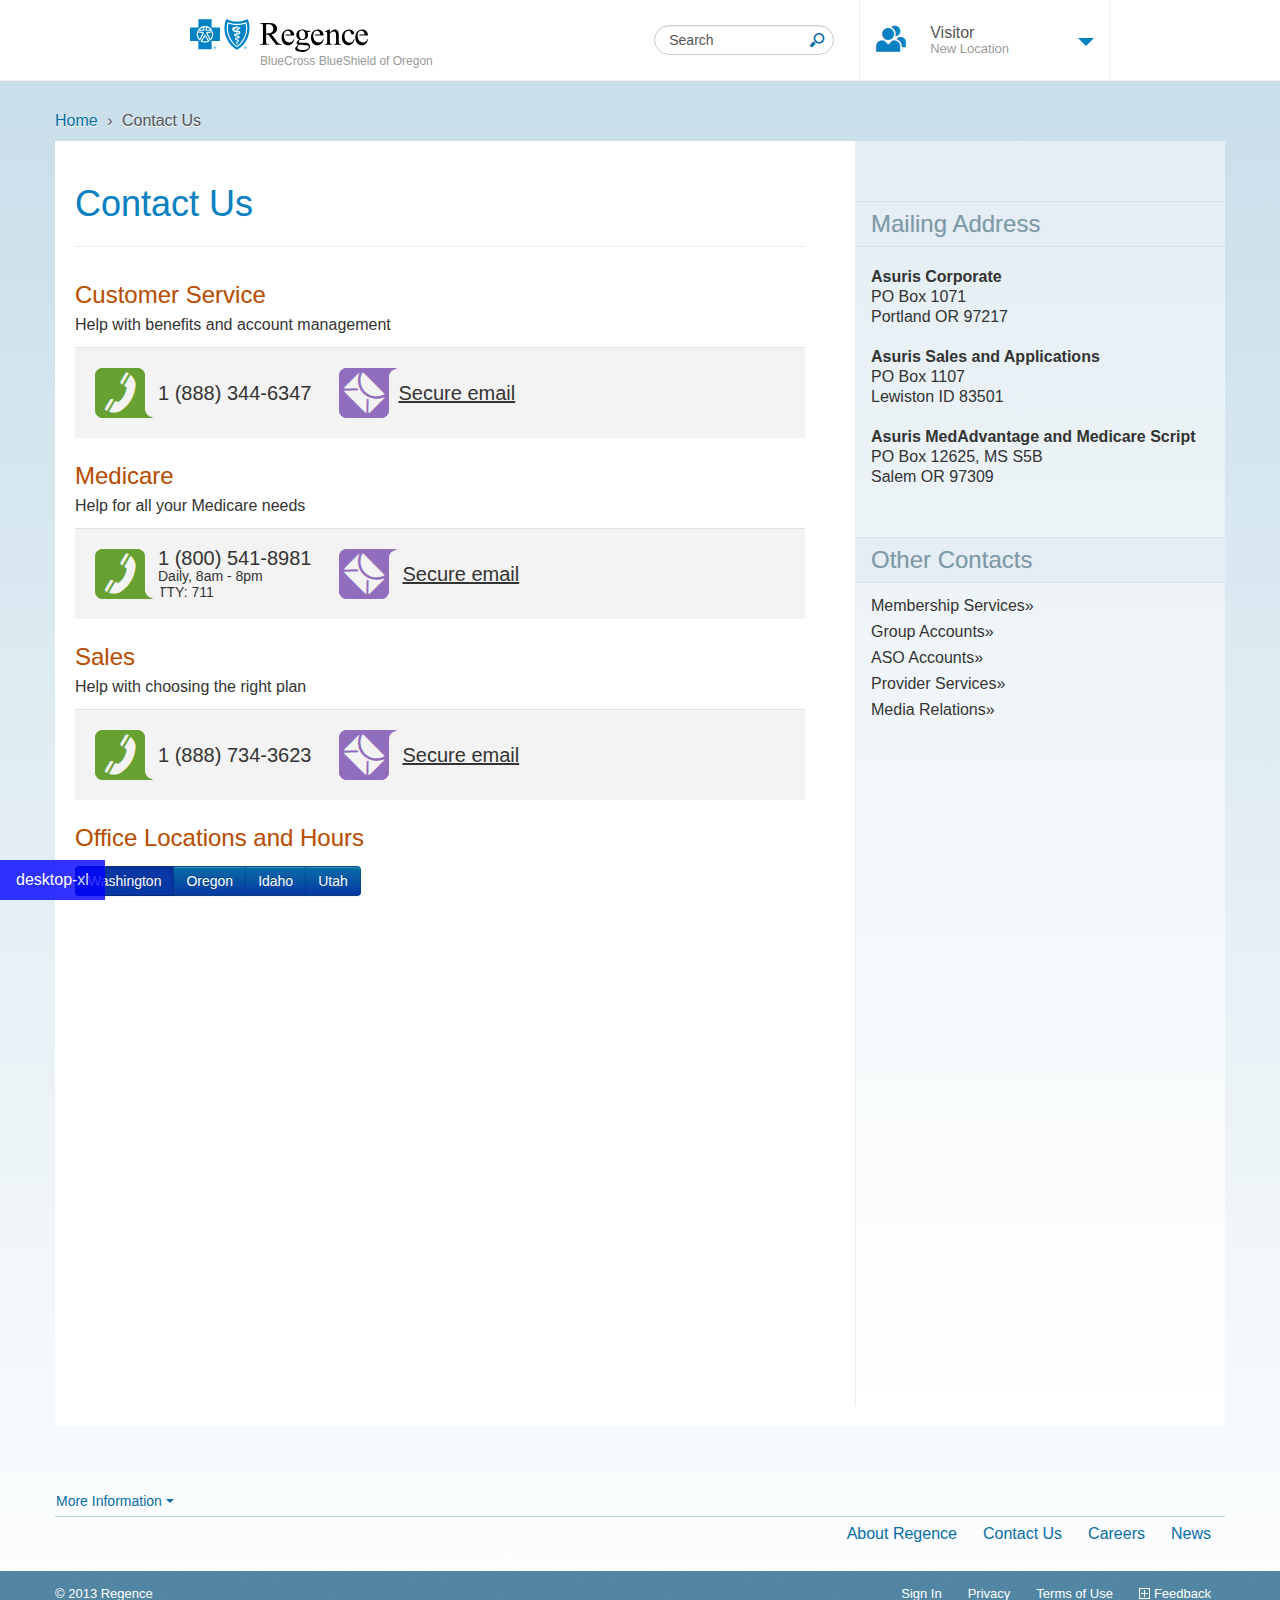
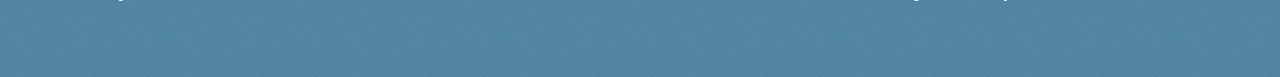
==== contact.html @ b7ad3791 "finished home and added contact us" ====
<!DOCTYPE HTML>
<!--[if lt IE 7]>      <html class="no-js lt-ie9 lt-ie8 lt-ie7"> <![endif]-->
<!--[if IE 7]>         <html class="no-js lt-ie9 lt-ie8"> <![endif]-->
<!--[if IE 8]>         <html class="no-js lt-ie9"> <![endif]-->
<!--[if gt IE 8]><!--> <html class="no-js"> <!--<![endif]-->
  <head>
    <meta charset="utf-8">
    <meta http-equiv="X-UA-Compatible" content="IE=edge,chrome=1">
    <title>Regence Portal Demo</title>
    <meta name="description" content="Simple click through pages to demonstrate new portal design">
    <meta name="viewport" content="width=device-width">
    <!-- Web Fonts -->
    <link href="http://fnt.webink.com/wfs/webink.css/?project=AEC37CF0-6B2D-450D-9777-5062C06CCACA&fonts=58A3DDEA-1A20-AFB9-54E7-882B2382F4AD:f=ProximaNova-SemiboldIt,5A9479E7-B0E0-2DCD-5F27-F7666DF19C0F:f=ProximaNova-LightIt,F5870F1F-48F5-36F5-550E-B276AA09225A:f=ProximaNova-RegularIt,1366810A-C17C-C074-FF25-E81320293740:f=ProximaNovaCond-Semibold,C344819E-7F64-52D2-5903-DE54F5382845:f=ProximaNova-Semibold,58DEFEBD-4A55-477B-3C13-525C6AEBDD7A:f=ProximaNova-Regular,3CE3758E-9A83-BA6E-300A-ACCFD5D3E584:f=ProximaNova-BoldIt,FF4969BA-A10C-C1F1-4CAE-97A4557D103C:f=ProximaNovaCond-Regular,C88A28DF-0112-63D9-25D2-A4EA08DAF75B:f=ProximaNova-Light,382B4521-6228-4C38-41BC-3DE66C7C910A:f=ProximaNova-Bold" rel="stylesheet" type="text/css"/>
    <link rel="stylesheet" href="css/bootstrap.css">
    <link rel="stylesheet" href="css/responsive.css">
    <link rel="stylesheet" href="css/main.css">
    <script src="js/vendor/modernizr-2.6.2-respond-1.1.0.min.js"></script>
  </head>
  <body class="regence-demo" itemscope itemtype="http://schema.org/MedicalWebPage">
    <link itemprop="audience" href="http://schema.org/Patient" />
    <link itemprop="specialty" href="http://schema.org/PublicHealth" />
    <meta itemprop="lastReviewed" content="2013-05-02"/>
    
    <!--[if lt IE 7]>
        <p class="chromeframe">You are using an <strong>outdated</strong> browser. Please <a href="http://browsehappy.com/">upgrade your browser</a> or <a href="http://www.google.com/chromeframe/?redirect=true">activate Google Chrome Frame</a> to improve your experience.</p>
    <![endif]-->

    <nav class="header clearfix" id="header" itemprop="WPHeader" role="banner">
      <div class="container">
        <ul class="nav visuallyhidden">
          <li><a href="#hero">Skip to Content</a></li>
          <li><a href="#nav">Skip to Navigation</a></li>
          <li><a href="/medicare">Return to Homepage</a></li>
        </ul>
        <ul class="nav clearfix" itemscope itemtype="http://schema.org/Organization">
          <li class="nav-brand">
            <a class="logo-regence-cs" href="index.html"><span class="hide-text">Regence</span> <span class="brand-region">BlueCross BlueShield of Oregon</span></a>
          </li>
          <li class="nav-shopping">
            <a id="js-shopping-toggle" href="#" class="toggle shopping-toggle-button"><span class="shopping-label">Visitor <small>New Location</small></span><span aria-hidden="true" class="icon-users"></span><b class="caret"></b></a>
          </li>
          <li class="nav-search">
            <form class="form-search" action="http://www.regence.com/about/search.jsp" method="get" name="header-search" id="search" role="search">
              <label for="searchQuery" class="hide">Search</label>
              <input type="text" id="searchQuery" name="searchQuery" placeholder="Search" class="input-medium search-query">
              <button type="submit" class="btn btn-link"><span class="icon-search" aria-hidden="true"></span><span class="visuallyhidden">Go</span></button>
            </form>
          </li>
        </ul>
      </div>
    </nav>

    <div class="container" role="main">
      <ul class="breadcrumb">
        <li><a href="index.html">Home</a> <span class="divider">&rsaquo;</span></li>
        <li class="active">Contact Us</li>  
      </ul>
      <article class="article article-right-sidebar post hentry row-fluid">
        <div class="content main-content span8 blocks" id="main">
          <div class="page-header">
            <h1>Contact Us</h1>
          </div>
          <hgroup>
            <h2>Customer Service</h2>
            <p>Help with benefits and account management</p>
          </hgroup>
          <table class="contact-info">
            <tbody>
              <tr>
                <td class="icon-contact-info"><span aria-hidden="true" class="icon-phone"><span class="caret"></span></span></td>
                <td class="contact-info-entry"><nobr>1 (888) 344-6347</nobr></td>
                <td class="icon-contact-info"><span aria-hidden="true" class="icon-email"><span class="caret"></span></span></td>
                <td><a href="#myModal" data-toggle="modal">Secure email</a></td>
              </tr>
            </tbody>
          </table>
          <hgroup>
            <h2>Medicare</h2>
            <p>Help for all your Medicare needs</p>
          </hgroup>
          <table class="contact-info">
            <tbody>
              <tr>
                <td class="icon-contact-info"><span aria-hidden="true" class="icon-phone"><span class="caret"></span></span></td>
                <td class="contact-info-entry"><nobr>1 (800) 541-8981</nobr><br />
                <small>Daily, 8am - 8pm<br />
                TTY: 711</small>
                </td>
                <td class="icon-contact-info"><span aria-hidden="true" class="icon-email"><span class="caret"></span></span></td>
                <td class="contact-info-entry"><a href="#myModal" data-toggle="modal">Secure email</a></td>
              </tr>
            </tbody>
          </table>
          <hgroup>
            <h2>Sales</h2>
            <p>Help with choosing the right plan</p>
          </hgroup>
          <table class="contact-info">
            <tbody>
              <tr>
                <td class="icon-contact-info"><span aria-hidden="true" class="icon-phone"><span class="caret"></span></span></td>
                <td class="contact-info-entry"><nobr>1 (888) 734-3623</nobr></td>
                <td class="icon-contact-info"><span aria-hidden="true" class="icon-email"><span class="caret"></span></span></td>
                <td class="contact-info-entry"><a href="#myModal" data-toggle="modal">Secure email</a></td>
              </tr>
            </tbody>
          </table>
          <h2>Office Locations and Hours</h2>
          <div class="btn-group" data-toggle="buttons-radio">
            <button type="button" class="btn btn-primary active js-washingtonMarkers">Washington</button>
            <button type="button" class="btn btn-primary js-oregonMarkers">Oregon</button>
            <button type="button" class="btn btn-primary js-idahoMarkers">Idaho</button>
            <button type="button" class="btn btn-primary js-utahMarkers">Utah</button>
          </div>
          <div class="row-fluid" id="map_container">
            <div class="res" id="map_sidebar"></div>
            <div class="map" id="map_canvas"></div>
          </div>
          <noscript>
            <div class="row-fluid">
              <div class="span3">
                <address>
                <strong>Burlington</strong><br />
                333 Gilkey Road<br />
                Burlington, WA 98233<br />
                <nobr>1 (877) 276-5906</nobr><br />
                Open weekdays 8-5
                </address>
                <address>
                <strong>Everett</strong><br />
                12728 19th Avenue SE,<br />
                Suite 101<br />
                Everett, WA 98208<br />
                <nobr>(425) 348-8100</nobr><br />
                Open weekdays 8-5
                </address>
                <address>
                <strong>Seattle</strong><br />
                1800 Ninth Avenue<br />
                Seattle, WA 98101<br />
                <nobr>(206) 464-3600</nobr><br />
                Open weekdays 8-5
                </address>
                <address>
                <strong>Tacoma</strong><br />
                1501 Market Street<br />
                Tacoma, WA 98402<br />
                <nobr>1 (888) 367-2112</nobr><br />
                Open weekdays 8-5
                </address>
              </div>
              <div class="span9">
                <iframe width="100%" height="450" frameborder="0" scrolling="no" marginheight="0" marginwidth="0" src="https://www.google.com/maps/ms?msa=0&amp;msid=201253017668109834490.0004cdff8f3cf98cd43f0&amp;ie=UTF8&amp;t=h&amp;ll=47.856847,-122.323435&amp;spn=1.216772,0.233289&amp;output=embed"></iframe><br />
                <small class="muted">View <a href="https://www.google.com/maps/ms?msa=0&amp;msid=201253017668109834490.0004cdff8f3cf98cd43f0&amp;ie=UTF8&amp;t=h&amp;ll=47.856847,-122.323435&amp;spn=1.216772,0.233289&amp;source=embed">Regence Office Locations</a> in a larger map</small>
              </div>
            </div>
          </noscript>
        </div>
        <aside class="sidebar span4 blocks">
          <h3>Mailing Address</h3>
          <div class="content sidebar-content">
            <address>
              <b>Asuris Corporate</b><br />
              PO Box 1071<br />
              Portland OR 97217
            </address>
            <address>
              <b>Asuris Sales and Applications</b><br />
              PO Box 1107<br />
              Lewiston ID 83501
            </address>
            <address>
              <b>Asuris MedAdvantage and Medicare Script</b><br />
              PO Box 12625, MS S5B<br />
              Salem OR 97309
            </address>
          </div>

          <h3>Other Contacts</h3>
          <ul class="nav nav-list">
            <li><a href="#">Membership Services&#187;</a></li>
            <li><a href="#">Group Accounts&#187;</a></li>
            <li><a href="#">ASO Accounts&#187;</a></li>
            <li><a href="#">Provider Services&#187;</a></li>
            <li><a href="#">Media Relations&#187;</a></li>
          </ul>
        </aside>
      </article>
    </div>
    
    <nav class="nav-information">
      <div class="container">
        <button type="button" class="btn btn-link" data-toggle="collapse" data-target="#nav-information">More Information</button> 
        <div class="row-fluid collapse" id="nav-information">
          <div class="span2x4">
            <h3 class="title">Shop for Health Insurance</h3>
            <ul class="nav unstyled">
              <li><a href="#">Individual and families</a></li>
              <li><a href="#">Through an employer</a></li>
              <li><a href="#">For Medicare</a></li>
            </ul>
          </div>
          <div class="span2x4">
            <h3 class="title">Current Customers</h3>
            <ul class="nav unstyled">
              <li><a href="#">Individual and families</a></li>
              <li><a href="#">Coverage through an employer</a></li>
              <li><a href="#">Medicare eligible</a></li>
              <li><a href="#">myRegence.com</a></li>
            </ul>
          </div>
          <div class="span2x4">
            <h3 class="title">Health &amp; Wellness</h3>
            <ul class="nav unstyled">
              <li><a href="#">Treatment Cost Estimates</a></li>
              <li><a href="#">Prescription Information</a></li>
              <li><a href="#">Health Insurance Guide</a></li>
              <li><a href="#">Health &amp; Wellness News</a></li>
            </ul>
          </div>
          <div class="span2x4">
            <h3 class="title">About Regence</h3>
            <ul class="nav unstyled">
              <li><a href="#">Non-Profit Health Insurance</a></li>
              <li><a href="#">Contact Us</a></li>
              <li><a href="#">Careers</a></li>
              <li><a href="#">Company News</a></li>
              <li><a href="#">Legal</a></li>
            </ul>
          </div>
          <div class="span2x4">
            <h3 class="title">About Regence</h3>
            <ul class="nav unstyled">
              <li><a href="#">Non-Profit Health Insurance</a></li>
              <li><a href="#">Contact Us</a></li>
              <li><a href="#">Careers</a></li>
              <li><a href="#">Company News</a></li>
              <li><a href="#">Legal</a></li>
            </ul>
          </div>
        </div>
      </div>
    </nav>
    <nav class="nav-utility">
      <div class="container">
        <div class="row-fluid">
          <nav>
            <ul class="nav nav-pills pull-right">
              <li><a href="#about">About Regence</a></li>
              <li><a href="contact.html">Contact Us</a></li>
              <li><a href="#careers">Careers</a></li>
              <li><a href="#news">News</a></li>
            </ul>
          </nav>
        </div>
      </div>
    </nav>

    <footer id="footer" role="contentinfo" itemprop="WPFooter">
      <div class="row-fluid">
        <div class="container">
          <div class="span6">
            <p>&copy; 2013 Regence <!-- BlueCross BlueShield of Oregon. All rights reserved. --></p>
          </div>
          <nav class="span6">
            <ul class="nav nav-inverted nav-pills pull-right" role="navigation">
              <li><a rel="nofollow" href="/c/portal/login?p_l_id=10183">Sign In</a></li>
              <li><a href="/legal/online-privacy-and-security/">Privacy</a></li>
              <li><a href="/legal/terms-of-use/">Terms of Use</a></li>
              <li><a onclick="oo_feedback.show()" href="javascript:void(0);"><span aria-hidden="true" class="icon-feedback"><b></b><i></i></span> Feedback</a></li>
            </ul>
          </nav>
        </div>
      </div>
    </footer>

    <script src="//ajax.googleapis.com/ajax/libs/jquery/1.9.0/jquery.min.js"></script>
    <script>window.jQuery || document.write('<script src="js/vendor/jquery-1.9.0.min.js"><\/script>')</script>
    <script src="js/vendor/bootstrap.min.js"></script>
    <script src="js/plugins.js"></script>
    <script src="js/script.js"></script>
    <script type="text/javascript" src="http://maps.google.com/maps/api/js?sensor=false"></script>
    <script type="text/javascript" src="js/google-map.js"></script>
    <script type="text/javascript">
      $(document).ready(function() {
        // Load regional markers
        placeMarkers('xml/washington.xml');
      });
    </script>

    <script>
      var _gaq=[['_setAccount','UA-XXXXX-X'],['_trackPageview']];
      (function(d,t){var g=d.createElement(t),s=d.getElementsByTagName(t)[0];
      g.src=('https:'==location.protocol?'//ssl':'//www')+'.google-analytics.com/ga.js';
      s.parentNode.insertBefore(g,s)}(document,'script'));
    </script>
	
  </body>
</html>
---- css/responsive.css ----
/*!
 * Bootstrap Responsive v2.2.2
 *
 * Copyright 2012 Twitter, Inc
 * Licensed under the Apache License v2.0
 * http://www.apache.org/licenses/LICENSE-2.0
 *
 * Designed and built with all the love in the world @twitter by @mdo and @fat.
 */
@-ms-viewport {
  width: device-width;
}
.clearfix {
  *zoom: 1;
}
.clearfix:before,
.clearfix:after {
  display: table;
  content: "";
  line-height: 0;
}
.clearfix:after {
  clear: both;
}
.hide-text {
  font: 0/0 a;
  color: transparent;
  text-shadow: none;
  background-color: transparent;
  border: 0;
}
.input-block-level {
  display: block;
  width: 100%;
  min-height: 30px;
  -webkit-box-sizing: border-box;
  -moz-box-sizing: border-box;
  box-sizing: border-box;
}
.hidden {
  display: none;
  visibility: hidden;
}
.visible-phone {
  display: none !important;
}
.visible-tablet {
  display: none !important;
}
.hidden-desktop {
  display: none !important;
}
.visible-desktop {
  display: inherit !important;
}
@media (min-width: 768px) and (max-width: 979px) {
  .hidden-desktop {
    display: inherit !important;
  }
  .visible-desktop {
    display: none !important ;
  }
  .visible-tablet {
    display: inherit !important;
  }
  .hidden-tablet {
    display: none !important;
  }
}
@media (max-width: 767px) {
  .hidden-desktop {
    display: inherit !important;
  }
  .visible-desktop {
    display: none !important;
  }
  .visible-phone {
    display: inherit !important;
  }
  .hidden-phone {
    display: none !important;
  }
}
@media (min-width: 1200px) {
  .row {
    margin-left: -30px;
    *zoom: 1;
  }
  .row:before,
  .row:after {
    display: table;
    content: "";
    line-height: 0;
  }
  .row:after {
    clear: both;
  }
  [class*="span"] {
    float: left;
    min-height: 1px;
    margin-left: 30px;
  }
  .container,
  .navbar-static-top .container,
  .navbar-fixed-top .container,
  .navbar-fixed-bottom .container {
    width: 1170px;
  }
  .span12 {
    width: 1170px;
  }
  .span11 {
    width: 1070px;
  }
  .span10 {
    width: 970px;
  }
  .span9 {
    width: 870px;
  }
  .span8 {
    width: 770px;
  }
  .span7 {
    width: 670px;
  }
  .span6 {
    width: 570px;
  }
  .span5 {
    width: 470px;
  }
  .span4 {
    width: 370px;
  }
  .span3 {
    width: 270px;
  }
  .span2 {
    width: 170px;
  }
  .span1 {
    width: 70px;
  }
  .offset12 {
    margin-left: 1230px;
  }
  .offset11 {
    margin-left: 1130px;
  }
  .offset10 {
    margin-left: 1030px;
  }
  .offset9 {
    margin-left: 930px;
  }
  .offset8 {
    margin-left: 830px;
  }
  .offset7 {
    margin-left: 730px;
  }
  .offset6 {
    margin-left: 630px;
  }
  .offset5 {
    margin-left: 530px;
  }
  .offset4 {
    margin-left: 430px;
  }
  .offset3 {
    margin-left: 330px;
  }
  .offset2 {
    margin-left: 230px;
  }
  .offset1 {
    margin-left: 130px;
  }
  .row-fluid {
    width: 100%;
    *zoom: 1;
  }
  .row-fluid:before,
  .row-fluid:after {
    display: table;
    content: "";
    line-height: 0;
  }
  .row-fluid:after {
    clear: both;
  }
  .row-fluid [class*="span"] {
    display: block;
    width: 100%;
    min-height: 30px;
    -webkit-box-sizing: border-box;
    -moz-box-sizing: border-box;
    box-sizing: border-box;
    float: left;
    margin-left: 2.564102564102564%;
    *margin-left: 2.5109110747408616%;
  }
  .row-fluid [class*="span"]:first-child {
    margin-left: 0;
  }
  .row-fluid .controls-row [class*="span"] + [class*="span"] {
    margin-left: 2.564102564102564%;
  }
  .row-fluid .span12 {
    width: 100%;
    *width: 99.94680851063829%;
  }
  .row-fluid .span11 {
    width: 91.45299145299145%;
    *width: 91.39979996362975%;
  }
  .row-fluid .span10 {
    width: 82.90598290598291%;
    *width: 82.8527914166212%;
  }
  .row-fluid .span9 {
    width: 74.35897435897436%;
    *width: 74.30578286961266%;
  }
  .row-fluid .span8 {
    width: 65.81196581196582%;
    *width: 65.75877432260411%;
  }
  .row-fluid .span7 {
    width: 57.26495726495726%;
    *width: 57.21176577559556%;
  }
  .row-fluid .span6 {
    width: 48.717948717948715%;
    *width: 48.664757228587014%;
  }
  .row-fluid .span5 {
    width: 40.17094017094017%;
    *width: 40.11774868157847%;
  }
  .row-fluid .span4 {
    width: 31.623931623931625%;
    *width: 31.570740134569924%;
  }
  .row-fluid .span3 {
    width: 23.076923076923077%;
    *width: 23.023731587561375%;
  }
  .row-fluid .span2 {
    width: 14.52991452991453%;
    *width: 14.476723040552828%;
  }
  .row-fluid .span1 {
    width: 5.982905982905983%;
    *width: 5.929714493544281%;
  }
  .row-fluid .offset12 {
    margin-left: 105.12820512820512%;
    *margin-left: 105.02182214948171%;
  }
  .row-fluid .offset12:first-child {
    margin-left: 102.56410256410257%;
    *margin-left: 102.45771958537915%;
  }
  .row-fluid .offset11 {
    margin-left: 96.58119658119658%;
    *margin-left: 96.47481360247316%;
  }
  .row-fluid .offset11:first-child {
    margin-left: 94.01709401709402%;
    *margin-left: 93.91071103837061%;
  }
  .row-fluid .offset10 {
    margin-left: 88.03418803418803%;
    *margin-left: 87.92780505546462%;
  }
  .row-fluid .offset10:first-child {
    margin-left: 85.47008547008548%;
    *margin-left: 85.36370249136206%;
  }
  .row-fluid .offset9 {
    margin-left: 79.48717948717949%;
    *margin-left: 79.38079650845607%;
  }
  .row-fluid .offset9:first-child {
    margin-left: 76.92307692307693%;
    *margin-left: 76.81669394435352%;
  }
  .row-fluid .offset8 {
    margin-left: 70.94017094017094%;
    *margin-left: 70.83378796144753%;
  }
  .row-fluid .offset8:first-child {
    margin-left: 68.37606837606839%;
    *margin-left: 68.26968539734497%;
  }
  .row-fluid .offset7 {
    margin-left: 62.393162393162385%;
    *margin-left: 62.28677941443899%;
  }
  .row-fluid .offset7:first-child {
    margin-left: 59.82905982905982%;
    *margin-left: 59.72267685033642%;
  }
  .row-fluid .offset6 {
    margin-left: 53.84615384615384%;
    *margin-left: 53.739770867430444%;
  }
  .row-fluid .offset6:first-child {
    margin-left: 51.28205128205128%;
    *margin-left: 51.175668303327875%;
  }
  .row-fluid .offset5 {
    margin-left: 45.299145299145295%;
    *margin-left: 45.1927623204219%;
  }
  .row-fluid .offset5:first-child {
    margin-left: 42.73504273504273%;
    *margin-left: 42.62865975631933%;
  }
  .row-fluid .offset4 {
    margin-left: 36.75213675213675%;
    *margin-left: 36.645753773413354%;
  }
  .row-fluid .offset4:first-child {
    margin-left: 34.18803418803419%;
    *margin-left: 34.081651209310785%;
  }
  .row-fluid .offset3 {
    margin-left: 28.205128205128204%;
    *margin-left: 28.0987452264048%;
  }
  .row-fluid .offset3:first-child {
    margin-left: 25.641025641025642%;
    *margin-left: 25.53464266230224%;
  }
  .row-fluid .offset2 {
    margin-left: 19.65811965811966%;
    *margin-left: 19.551736679396257%;
  }
  .row-fluid .offset2:first-child {
    margin-left: 17.094017094017094%;
    *margin-left: 16.98763411529369%;
  }
  .row-fluid .offset1 {
    margin-left: 11.11111111111111%;
    *margin-left: 11.004728132387708%;
  }
  .row-fluid .offset1:first-child {
    margin-left: 8.547008547008547%;
    *margin-left: 8.440625568285142%;
  }
  input,
  textarea,
  .uneditable-input {
    margin-left: 0;
  }
  .controls-row [class*="span"] + [class*="span"] {
    margin-left: 30px;
  }
  input.span12, textarea.span12, .uneditable-input.span12 {
    width: 1156px;
  }
  input.span11, textarea.span11, .uneditable-input.span11 {
    width: 1056px;
  }
  input.span10, textarea.span10, .uneditable-input.span10 {
    width: 956px;
  }
  input.span9, textarea.span9, .uneditable-input.span9 {
    width: 856px;
  }
  input.span8, textarea.span8, .uneditable-input.span8 {
    width: 756px;
  }
  input.span7, textarea.span7, .uneditable-input.span7 {
    width: 656px;
  }
  input.span6, textarea.span6, .uneditable-input.span6 {
    width: 556px;
  }
  input.span5, textarea.span5, .uneditable-input.span5 {
    width: 456px;
  }
  input.span4, textarea.span4, .uneditable-input.span4 {
    width: 356px;
  }
  input.span3, textarea.span3, .uneditable-input.span3 {
    width: 256px;
  }
  input.span2, textarea.span2, .uneditable-input.span2 {
    width: 156px;
  }
  input.span1, textarea.span1, .uneditable-input.span1 {
    width: 56px;
  }
  .thumbnails {
    margin-left: -30px;
  }
  .thumbnails > li {
    margin-left: 30px;
  }
  .row-fluid .thumbnails {
    margin-left: 0;
  }
}
@media (min-width: 768px) and (max-width: 979px) {
  .row {
    margin-left: -20px;
    *zoom: 1;
  }
  .row:before,
  .row:after {
    display: table;
    content: "";
    line-height: 0;
  }
  .row:after {
    clear: both;
  }
  [class*="span"] {
    float: left;
    min-height: 1px;
    margin-left: 20px;
  }
  .container,
  .navbar-static-top .container,
  .navbar-fixed-top .container,
  .navbar-fixed-bottom .container {
    width: 724px;
  }
  .span12 {
    width: 724px;
  }
  .span11 {
    width: 662px;
  }
  .span10 {
    width: 600px;
  }
  .span9 {
    width: 538px;
  }
  .span8 {
    width: 476px;
  }
  .span7 {
    width: 414px;
  }
  .span6 {
    width: 352px;
  }
  .span5 {
    width: 290px;
  }
  .span4 {
    width: 228px;
  }
  .span3 {
    width: 166px;
  }
  .span2 {
    width: 104px;
  }
  .span1 {
    width: 42px;
  }
  .offset12 {
    margin-left: 764px;
  }
  .offset11 {
    margin-left: 702px;
  }
  .offset10 {
    margin-left: 640px;
  }
  .offset9 {
    margin-left: 578px;
  }
  .offset8 {
    margin-left: 516px;
  }
  .offset7 {
    margin-left: 454px;
  }
  .offset6 {
    margin-left: 392px;
  }
  .offset5 {
    margin-left: 330px;
  }
  .offset4 {
    margin-left: 268px;
  }
  .offset3 {
    margin-left: 206px;
  }
  .offset2 {
    margin-left: 144px;
  }
  .offset1 {
    margin-left: 82px;
  }
  .row-fluid {
    width: 100%;
    *zoom: 1;
  }
  .row-fluid:before,
  .row-fluid:after {
    display: table;
    content: "";
    line-height: 0;
  }
  .row-fluid:after {
    clear: both;
  }
  .row-fluid [class*="span"] {
    display: block;
    width: 100%;
    min-height: 30px;
    -webkit-box-sizing: border-box;
    -moz-box-sizing: border-box;
    box-sizing: border-box;
    float: left;
    margin-left: 2.7624309392265194%;
    *margin-left: 2.709239449864817%;
  }
  .row-fluid [class*="span"]:first-child {
    margin-left: 0;
  }
  .row-fluid .controls-row [class*="span"] + [class*="span"] {
    margin-left: 2.7624309392265194%;
  }
  .row-fluid .span12 {
    width: 100%;
    *width: 99.94680851063829%;
  }
  .row-fluid .span11 {
    width: 91.43646408839778%;
    *width: 91.38327259903608%;
  }
  .row-fluid .span10 {
    width: 82.87292817679558%;
    *width: 82.81973668743387%;
  }
  .row-fluid .span9 {
    width: 74.30939226519337%;
    *width: 74.25620077583166%;
  }
  .row-fluid .span8 {
    width: 65.74585635359117%;
    *width: 65.69266486422946%;
  }
  .row-fluid .span7 {
    width: 57.18232044198895%;
    *width: 57.12912895262725%;
  }
  .row-fluid .span6 {
    width: 48.61878453038674%;
    *width: 48.56559304102504%;
  }
  .row-fluid .span5 {
    width: 40.05524861878453%;
    *width: 40.00205712942283%;
  }
  .row-fluid .span4 {
    width: 31.491712707182323%;
    *width: 31.43852121782062%;
  }
  .row-fluid .span3 {
    width: 22.92817679558011%;
    *width: 22.87498530621841%;
  }
  .row-fluid .span2 {
    width: 14.3646408839779%;
    *width: 14.311449394616199%;
  }
  .row-fluid .span1 {
    width: 5.801104972375691%;
    *width: 5.747913483013988%;
  }
  .row-fluid .offset12 {
    margin-left: 105.52486187845304%;
    *margin-left: 105.41847889972962%;
  }
  .row-fluid .offset12:first-child {
    margin-left: 102.76243093922652%;
    *margin-left: 102.6560479605031%;
  }
  .row-fluid .offset11 {
    margin-left: 96.96132596685082%;
    *margin-left: 96.8549429881274%;
  }
  .row-fluid .offset11:first-child {
    margin-left: 94.1988950276243%;
    *margin-left: 94.09251204890089%;
  }
  .row-fluid .offset10 {
    margin-left: 88.39779005524862%;
    *margin-left: 88.2914070765252%;
  }
  .row-fluid .offset10:first-child {
    margin-left: 85.6353591160221%;
    *margin-left: 85.52897613729868%;
  }
  .row-fluid .offset9 {
    margin-left: 79.8342541436464%;
    *margin-left: 79.72787116492299%;
  }
  .row-fluid .offset9:first-child {
    margin-left: 77.07182320441989%;
    *margin-left: 76.96544022569647%;
  }
  .row-fluid .offset8 {
    margin-left: 71.2707182320442%;
    *margin-left: 71.16433525332079%;
  }
  .row-fluid .offset8:first-child {
    margin-left: 68.50828729281768%;
    *margin-left: 68.40190431409427%;
  }
  .row-fluid .offset7 {
    margin-left: 62.70718232044199%;
    *margin-left: 62.600799341718584%;
  }
  .row-fluid .offset7:first-child {
    margin-left: 59.94475138121547%;
    *margin-left: 59.838368402492065%;
  }
  .row-fluid .offset6 {
    margin-left: 54.14364640883978%;
    *margin-left: 54.037263430116376%;
  }
  .row-fluid .offset6:first-child {
    margin-left: 51.38121546961326%;
    *margin-left: 51.27483249088986%;
  }
  .row-fluid .offset5 {
    margin-left: 45.58011049723757%;
    *margin-left: 45.47372751851417%;
  }
  .row-fluid .offset5:first-child {
    margin-left: 42.81767955801105%;
    *margin-left: 42.71129657928765%;
  }
  .row-fluid .offset4 {
    margin-left: 37.01657458563536%;
    *margin-left: 36.91019160691196%;
  }
  .row-fluid .offset4:first-child {
    margin-left: 34.25414364640884%;
    *margin-left: 34.14776066768544%;
  }
  .row-fluid .offset3 {
    margin-left: 28.45303867403315%;
    *margin-left: 28.346655695309746%;
  }
  .row-fluid .offset3:first-child {
    margin-left: 25.69060773480663%;
    *margin-left: 25.584224756083227%;
  }
  .row-fluid .offset2 {
    margin-left: 19.88950276243094%;
    *margin-left: 19.783119783707537%;
  }
  .row-fluid .offset2:first-child {
    margin-left: 17.12707182320442%;
    *margin-left: 17.02068884448102%;
  }
  .row-fluid .offset1 {
    margin-left: 11.32596685082873%;
    *margin-left: 11.219583872105325%;
  }
  .row-fluid .offset1:first-child {
    margin-left: 8.56353591160221%;
    *margin-left: 8.457152932878806%;
  }
  input,
  textarea,
  .uneditable-input {
    margin-left: 0;
  }
  .controls-row [class*="span"] + [class*="span"] {
    margin-left: 20px;
  }
  input.span12, textarea.span12, .uneditable-input.span12 {
    width: 710px;
  }
  input.span11, textarea.span11, .uneditable-input.span11 {
    width: 648px;
  }
  input.span10, textarea.span10, .uneditable-input.span10 {
    width: 586px;
  }
  input.span9, textarea.span9, .uneditable-input.span9 {
    width: 524px;
  }
  input.span8, textarea.span8, .uneditable-input.span8 {
    width: 462px;
  }
  input.span7, textarea.span7, .uneditable-input.span7 {
    width: 400px;
  }
  input.span6, textarea.span6, .uneditable-input.span6 {
    width: 338px;
  }
  input.span5, textarea.span5, .uneditable-input.span5 {
    width: 276px;
  }
  input.span4, textarea.span4, .uneditable-input.span4 {
    width: 214px;
  }
  input.span3, textarea.span3, .uneditable-input.span3 {
    width: 152px;
  }
  input.span2, textarea.span2, .uneditable-input.span2 {
    width: 90px;
  }
  input.span1, textarea.span1, .uneditable-input.span1 {
    width: 28px;
  }
}
@media (max-width: 767px) {
  body {
    padding-left: 20px;
    padding-right: 20px;
  }
  .navbar-fixed-top,
  .navbar-fixed-bottom,
  .navbar-static-top {
    margin-left: -20px;
    margin-right: -20px;
  }
  .container-fluid {
    padding: 0;
  }
  .dl-horizontal dt {
    float: none;
    clear: none;
    width: auto;
    text-align: left;
  }
  .dl-horizontal dd {
    margin-left: 0;
  }
  .container {
    width: auto;
  }
  .row-fluid {
    width: 100%;
  }
  .row,
  .thumbnails {
    margin-left: 0;
  }
  .thumbnails > li {
    float: none;
    margin-left: 0;
  }
  [class*="span"],
  .uneditable-input[class*="span"],
  .row-fluid [class*="span"] {
    float: none;
    display: block;
    width: 100%;
    margin-left: 0;
    -webkit-box-sizing: border-box;
    -moz-box-sizing: border-box;
    box-sizing: border-box;
  }
  .span12,
  .row-fluid .span12 {
    width: 100%;
    -webkit-box-sizing: border-box;
    -moz-box-sizing: border-box;
    box-sizing: border-box;
  }
  .row-fluid [class*="offset"]:first-child {
    margin-left: 0;
  }
  .input-large,
  .input-xlarge,
  .input-xxlarge,
  input[class*="span"],
  select[class*="span"],
  textarea[class*="span"],
  .uneditable-input {
    display: block;
    width: 100%;
    min-height: 30px;
    -webkit-box-sizing: border-box;
    -moz-box-sizing: border-box;
    box-sizing: border-box;
  }
  .input-prepend input,
  .input-append input,
  .input-prepend input[class*="span"],
  .input-append input[class*="span"] {
    display: inline-block;
    width: auto;
  }
  .controls-row [class*="span"] + [class*="span"] {
    margin-left: 0;
  }
  .modal {
    position: fixed;
    top: 20px;
    left: 20px;
    right: 20px;
    width: auto;
    margin: 0;
  }
  .modal.fade {
    top: -100px;
  }
  .modal.fade.in {
    top: 20px;
  }
}
@media (max-width: 480px) {
  .nav-collapse {
    -webkit-transform: translate3d(0, 0, 0);
  }
  .page-header h1 small {
    display: block;
    line-height: 20px;
  }
  input[type="checkbox"],
  input[type="radio"] {
    border: 1px solid #ccc;
  }
  .form-horizontal .control-label {
    float: none;
    width: auto;
    padding-top: 0;
    text-align: left;
  }
  .form-horizontal .controls {
    margin-left: 0;
  }
  .form-horizontal .control-list {
    padding-top: 0;
  }
  .form-horizontal .form-actions {
    padding-left: 10px;
    padding-right: 10px;
  }
  .media .pull-left,
  .media .pull-right {
    float: none;
    display: block;
    margin-bottom: 10px;
  }
  .media-object {
    margin-right: 0;
    margin-left: 0;
  }
  .modal {
    top: 10px;
    left: 10px;
    right: 10px;
  }
  .modal-header .close {
    padding: 10px;
    margin: -10px;
  }
  .carousel-caption {
    position: static;
  }
}
@media (max-width: 979px) {
  body {
    padding-top: 0;
  }
  .navbar-fixed-top,
  .navbar-fixed-bottom {
    position: static;
  }
  .navbar-fixed-top {
    margin-bottom: 20px;
  }
  .navbar-fixed-bottom {
    margin-top: 20px;
  }
  .navbar-fixed-top .navbar-inner,
  .navbar-fixed-bottom .navbar-inner {
    padding: 5px;
  }
  .navbar .container {
    width: auto;
    padding: 0;
  }
  .navbar .brand {
    padding-left: 10px;
    padding-right: 10px;
    margin: 0 0 0 -5px;
  }
  .nav-collapse {
    clear: both;
  }
  .nav-collapse .nav {
    float: none;
    margin: 0 0 10px;
  }
  .nav-collapse .nav > li {
    float: none;
  }
  .nav-collapse .nav > li > a {
    margin-bottom: 2px;
  }
  .nav-collapse .nav > .divider-vertical {
    display: none;
  }
  .nav-collapse .nav .nav-header {
    color: #333333;
    text-shadow: none;
  }
  .nav-collapse .nav > li > a,
  .nav-collapse .dropdown-menu a {
    padding: 9px 15px;
    font-weight: bold;
    color: #333333;
    -webkit-border-radius: 3px;
    -moz-border-radius: 3px;
    border-radius: 3px;
  }
  .nav-collapse .btn {
    padding: 4px 10px 4px;
    font-weight: normal;
    -webkit-border-radius: 4px;
    -moz-border-radius: 4px;
    border-radius: 4px;
  }
  .nav-collapse .dropdown-menu li + li a {
    margin-bottom: 2px;
  }
  .nav-collapse .nav > li > a:hover,
  .nav-collapse .dropdown-menu a:hover {
    background-color: #f2f2f2;
  }
  .navbar-inverse .nav-collapse .nav > li > a,
  .navbar-inverse .nav-collapse .dropdown-menu a {
    color: #ffffff;
  }
  .navbar-inverse .nav-collapse .nav > li > a:hover,
  .navbar-inverse .nav-collapse .dropdown-menu a:hover {
    background-color: #065a88;
  }
  .nav-collapse.in .btn-group {
    margin-top: 5px;
    padding: 0;
  }
  .nav-collapse .dropdown-menu {
    position: static;
    top: auto;
    left: auto;
    float: none;
    display: none;
    max-width: none;
    margin: 0 15px;
    padding: 0;
    background-color: transparent;
    border: none;
    -webkit-border-radius: 0;
    -moz-border-radius: 0;
    border-radius: 0;
    -webkit-box-shadow: none;
    -moz-box-shadow: none;
    box-shadow: none;
  }
  .nav-collapse .open > .dropdown-menu {
    display: block;
  }
  .nav-collapse .dropdown-menu:before,
  .nav-collapse .dropdown-menu:after {
    display: none;
  }
  .nav-collapse .dropdown-menu .divider {
    display: none;
  }
  .nav-collapse .nav > li > .dropdown-menu:before,
  .nav-collapse .nav > li > .dropdown-menu:after {
    display: none;
  }
  .nav-collapse .navbar-form,
  .nav-collapse .navbar-search {
    float: none;
    padding: 10px 15px;
    margin: 10px 0;
    border-top: 1px solid #f2f2f2;
    border-bottom: 1px solid #f2f2f2;
    -webkit-box-shadow: inset 0 1px 0 rgba(255,255,255,.1), 0 1px 0 rgba(255,255,255,.1);
    -moz-box-shadow: inset 0 1px 0 rgba(255,255,255,.1), 0 1px 0 rgba(255,255,255,.1);
    box-shadow: inset 0 1px 0 rgba(255,255,255,.1), 0 1px 0 rgba(255,255,255,.1);
  }
  .navbar-inverse .nav-collapse .navbar-form,
  .navbar-inverse .nav-collapse .navbar-search {
    border-top-color: #065a88;
    border-bottom-color: #065a88;
  }
  .navbar .nav-collapse .nav.pull-right {
    float: none;
    margin-left: 0;
  }
  .nav-collapse,
  .nav-collapse.collapse {
    overflow: hidden;
    height: 0;
  }
  .navbar .btn-navbar {
    display: block;
  }
  .navbar-static .navbar-inner {
    padding-left: 10px;
    padding-right: 10px;
  }
}
@media (min-width: 980px) {
  .nav-collapse.collapse {
    height: auto !important;
    overflow: visible !important;
  }
}
---- css/main.css ----
/*!
 * Main - Custom Styles
 *
 * Author - Nic Marson
 * Date - 1/22/2013
 * Version - 1.0
 *
 * Designed and built to fix consistency issues with the Medicare site
 */
.clearfix {
  *zoom: 1;
}
.clearfix:before,
.clearfix:after {
  display: table;
  content: "";
  line-height: 0;
}
.clearfix:after {
  clear: both;
}
.hide-text {
  font: 0/0 a;
  color: transparent;
  text-shadow: none;
  background-color: transparent;
  border: 0;
}
.input-block-level {
  display: block;
  width: 100%;
  min-height: 30px;
  -webkit-box-sizing: border-box;
  -moz-box-sizing: border-box;
  box-sizing: border-box;
}
@font-face {
  font-family: 'icomoon';
  src: url('../fonts/icomoon.eot');
  src: url('../fonts/icomoon.eot?#iefix') format('embedded-opentype'), url('../fonts/icomoon.svg#icomoon') format('svg'), url('../fonts/icomoon.woff') format('woff'), url('../fonts/icomoon.ttf') format('truetype');
  font-weight: normal;
  font-style: normal;
}
.row-fluid .span2x4 {
  width: 18.19%;
}
body {
  background-color: #ddeaf2;
  background-image: -moz-linear-gradient(top, #c6dde9, #ffffff);
  background-image: -webkit-gradient(linear, 0 0, 0 100%, from(#c6dde9), to(#ffffff));
  background-image: -webkit-linear-gradient(top, #c6dde9, #ffffff);
  background-image: -o-linear-gradient(top, #c6dde9, #ffffff);
  background-image: linear-gradient(to bottom, #c6dde9, #ffffff);
  background-repeat: repeat-x;
  filter: progid:DXImageTransform.Microsoft.gradient(startColorstr='#ffc6dde9', endColorstr='#ffffffff', GradientType=0);
}
h1,
h2,
h3,
h4,
h5,
h6 {
  color: inherit;
  font-family: inherit;
  font-weight: 700;
  line-height: 1;
  margin: 20px 0 10px;
  text-rendering: optimizelegibility;
}
h1 small,
h2 small,
h3 small,
h4 small,
h5 small,
h6 small {
  color: #999999;
  font-weight: normal;
  line-height: 1;
}
.fontface h1,
.fontface h2,
.fontface h3,
.fontface h4,
.fontface h5,
.fontface h6 {
  font-weight: normal;
}
h1 {
  color: #0881c2;
  font: 36px "ProximaNova-Light", Verdana, sans-serif;
  line-height: 46px;
  margin: 10px 0;
  text-shadow: 0 0 1px rgba(0, 0, 0, 0.1);
}
h1 sup {
  top: -0.25em;
}
h2 {
  color: #b94d00;
  font: 24px "ProximaNova-Light", Verdana, sans-serif;
  line-height: 36px;
  text-shadow: 0 0 1px rgba(0, 0, 0, 0.1);
}
h2 sup {
  top: -0.3em;
}
h3 {
  font: 24px "ProximaNova-Light", Verdana, sans-serif;
  line-height: 40px;
  text-shadow: 0 0 1px rgba(0, 0, 0, 0.1);
}
h3 sup {
  top: -0.35em;
}
h4 {
  font-size: 18px;
  line-height: 20px;
}
h5 {
  font-size: 14px;
  line-height: 20px;
}
h6 {
  font-size: 12px;
  line-height: 20px;
}
h1 small {
  font-size: 24px;
}
h2 small {
  font-size: 18px;
}
h3 small {
  font-size: 14px;
}
h4 small {
  font-size: 14px;
}
hgroup h1,
hgroup h2,
hgroup h3,
hgroup h4,
hgroup h5,
hgroup h6 {
  margin-bottom: 0;
}
.alert {
  background-color: transparent;
}
.dropdown-menu {
  color: #000000;
}
.well-clear {
  background-color: transparent;
}
.btn-link {
  padding-left: 0;
  padding-right: 0;
}
.btn-link .caret {
  border-top-color: #076da5;
}
.btn-link:hover .caret {
  border-top-color: #9d261d;
}
ul.bulleted li {
  margin: 10px 0;
}
ul.bulleted > li {
  list-style: square;
}
.generatedcontent ul.bulleted > li {
  list-style: none;
  position: relative;
}
.generatedcontent ul.bulleted > li:before {
  background: #f66600;
  -webkit-border-radius: 2px;
  -moz-border-radius: 2px;
  border-radius: 2px;
  content: "";
  height: 8px;
  left: -20px;
  position: absolute;
  top: 7px;
  width: 8px;
}
.btn-block {
  padding-left: 15px;
  text-align: left;
}
.breadcrumb {
  padding: 8px 0;
  margin: 20px 0 0;
  background-color: transparent;
}
.breadcrumb > li .divider,
.breadcrumb > .active {
  color: #555555;
}
.nav-inverted > li > a {
  color: #ffffff;
}
.nav-inverted > li > a:hover {
  background: rgba(0, 0, 0, 0.16);
}
.nav-inverted > li > a:active {
  color: #ff7d20;
}
.nav-inverted.nav-pills > .active > a,
.nav-inverted.nav-pills > .active > a:hover {
  color: #076da5;
  background-color: #ffffff;
}
.nav-information {
  margin-top: 40px;
  padding: 20px 0 0;
}
.nav-information .container {
  border-bottom: 1px solid #bad3df;
}
.nav-information .nav.unstyled {
  font-size: 12px;
}
.nav-information .nav.unstyled li {
  margin-bottom: 6px;
}
.nav-information .nav.unstyled a {
  color: #2b556c;
}
.nav-information .nav.unstyled a:hover {
  color: #397290;
  text-decoration: underline;
}
.nav-information .nav-pills {
  margin-bottom: 5px;
}
.nav-information .nav-pills a {
  color: #488fb5;
  font-family: "ProximaNova-Regular", Verdana, sans-serif;
  font-size: 16px;
}
.nav-information .nav-pills a:hover {
  background: #ffffff;
}
.nav-information .title {
  color: #488fb5;
  font: 16px "ProximaNova-Regular", Verdana, sans-serif;
}
#nav {
  font-size: 16px;
}
#nav .nav > li > a {
  font-weight: 700;
}
.navbar-inverse .navbar-inner {
  color: #ffffff;
}
/*------------------------------------*\
    $CUSTOM
    $ARTICLE
\*------------------------------------*/
.article {
  background: #ffffff;
}
.article .main-content {
  padding: 20px;
}
.article .landing-content {
  border: none;
}
.article .landing-content .page-header {
  margin: 0;
  padding: 20px;
}
.article .sidebar {
  background-color: #eff5f8;
  background-image: -moz-linear-gradient(top, #e4eef4, #ffffff);
  background-image: -webkit-gradient(linear, 0 0, 0 100%, from(#e4eef4), to(#ffffff));
  background-image: -webkit-linear-gradient(top, #e4eef4, #ffffff);
  background-image: -o-linear-gradient(top, #e4eef4, #ffffff);
  background-image: linear-gradient(to bottom, #e4eef4, #ffffff);
  background-repeat: repeat-x;
  filter: progid:DXImageTransform.Microsoft.gradient(startColorstr='#ffe4eef4', endColorstr='#ffffffff', GradientType=0);
  padding-top: 40px;
}
.article .sidebar h3 {
  background: #e4eef4;
  border-bottom: 1px solid #d5e5ee;
  border-top: 1px solid #d5e5ee;
  color: #7d99a8;
  font-size: 24px;
  line-height: 28px;
  padding: 8px 15px;
}
.article .sidebar .content {
  background: none;
  border: none;
  padding: 10px 15px;
}
.article .sidebar .nav > li > a {
  color: #333333;
}
.article .sidebar .nav > li > a:hover {
  background: #ffffff;
  color: #9d261d;
  text-decoration: underline;
}
.article .sidebar .nav > .active > a,
.article .sidebar .nav > .active > a:hover {
  background: none;
  color: #9d261d;
  text-shadow: 0 1px 0 rgba(255, 255, 255, 0.5);
}
.article-left-sidebar .sidebar .nav > li > a {
  color: #999999;
  font: 24px "ProximaNova-Light", Verdana, sans-serif;
  line-height: 24px;
  padding: 12px 15px;
}
.article-left-sidebar .sidebar .nav > li > a:hover {
  color: #599abd;
  text-decoration: none;
}
.article-left-sidebar .sidebar .nav > .active > a,
.article-left-sidebar .sidebar .nav > .active > a:hover {
  color: #599abd;
}
/*------------------------------------*\
    $CUSTOM
    $HEADER
\*------------------------------------*/
#header {
  background: #ffffff;
  border-bottom: 1px solid #eeeeee;
  color: #555555;
  min-height: 80px;
  text-align: right;
}
#header a:hover {
  background-color: transparent;
  text-decoration: none;
}
#header .nav {
  margin: 0;
}
#header .container {
  padding: 0;
  position: relative;
}
#header .nav-brand {
  float: left;
}
#header .nav-brand a {
  display: block;
  margin-left: 20px;
  margin-right: 5px;
  padding-bottom: 18px;
  position: relative;
}
#header .nav-brand .brand-region {
  bottom: 0;
  color: #999999;
  display: block;
  font-family: arial;
  font-size: 12px;
  left: 0;
  line-height: 18px;
  position: absolute;
  white-space: nowrap;
}
#header .nav-brand .logo-asuris {
  margin-bottom: 5px;
  margin-top: 12px;
}
#header .nav-brand .logo-myasuris {
  margin-bottom: 7px;
  margin-top: 22px;
}
#header .nav-brand .logo-myregence {
  margin-bottom: 2px;
  margin-top: 10px;
}
#header .nav-brand .logo-regence-s,
#header .nav-brand .logo-regence-cs {
  margin-bottom: 10px;
  margin-top: 19px;
}
#header .nav-brand .logo-regence-s .brand-region {
  left: 36px;
}
#header .nav-brand .logo-regence-cs .brand-region {
  left: 70px;
}
#header .nav-search {
  border-right: 1px solid #eeeeee;
  float: right;
}
#header .nav-search form {
  margin: 25px;
  position: relative;
}
#header .nav-search button {
  border: none;
  position: absolute;
  right: 10px;
  top: 0;
}
#header .nav-search button:hover {
  text-decoration: none;
}
#header .nav-shopping {
  border-right: 1px solid #eeeeee;
  float: right;
  text-align: left;
}
#header .nav-shopping a {
  color: #555555;
  display: block;
  height: 30px;
  padding: 25px 100px 25px 70px;
  position: relative;
  text-decoration: none;
  -webkit-transition: background-color 0.2s ease-in-out;
  -moz-transition: background-color 0.2s ease-in-out;
  -o-transition: background-color 0.2s ease-in-out;
  transition: background-color 0.2s ease-in-out;
}
#header .nav-shopping a:hover {
  background-color: #afe1f7;
  color: #ffffff;
  text-decoration: none;
}
#header .nav-shopping a:hover small,
#header .nav-shopping a:hover [class^="icon-"] {
  color: #ffffff;
}
#header .nav-shopping a:hover .caret,
#header .nav-shopping .active > a .caret {
  border-color: #ffffff rgba(255, 255, 255, 0) rgba(255, 255, 255, 0);
}
#header .nav-shopping .active > a {
  background-color: #afe1f7;
  color: #ffffff;
  text-decoration: none;
}
#header .nav-shopping .active > a small,
#header .nav-shopping .active > a [class^="icon-"] {
  color: #ffffff;
}
#header .nav-shopping .active > a:hover,
#header .nav-shopping .active > a:focus {
  background-color: #9cdaf5;
}
#header .nav-shopping .caret {
  border-top-color: #0881c2;
  border-top-width: 8px;
  border-right-width: 8px;
  border-left-width: 8px;
  display: block;
  margin-top: 16px;
  position: absolute;
  right: 15px;
  top: 22px;
}
#header .nav-shopping .icon-users {
  color: #0881c2;
  font-size: 26px;
  left: 16px;
  height: 40px;
  line-height: 30px;
  position: absolute;
  top: 22px;
}
#header .nav-shopping .shopping-label {
  display: block;
  font-size: 16px;
  line-height: 16px;
}
#header .nav-shopping .shopping-label small {
  color: #999999;
  display: block;
  font-size: 13px;
}
.brand {
  background: url("../img/identity/identity.png") no-repeat;
  display: block;
  max-width: 250px;
  min-width: 143px;
  position: relative;
  *width: 250px;
}
.brand a {
  display: block;
  height: 100%;
  width: 100%;
}
/* Logos */
.logo-asuris {
  background-position: 0 -300px;
  height: 45px;
  width: 148px;
}
.logo-myasuris {
  background-position: 0 -400px;
  height: 33px;
  width: 176px;
}
.logo-myregence {
  background-position: 0 -200px;
  height: 50px;
  width: 250px;
}
.logo-regence-cs {
  background-position: 0 0;
  height: 33px;
  width: 180px;
}
.logo-regence-s {
  background-position: 0 -100px;
  height: 33px;
  width: 145px;
}
/* High Res Support */
@media all and (-webkit-min-device-pixel-ratio: 1.5) {
  .backgroundsize .brand {
    background-image: url("../img/identity/identity@2x.png");
    background-size: 250px auto;
    /* Actual width is 450px */
  
  }
}
/* SVG Support */
.svg.backgroundsize .logo-regence-cs {
  background: url("../img/identity/regence-cs.svg") no-repeat 0 0;
  background-size: 178px auto;
}
.svg.backgroundsize .logo-regence-s {
  background: url("../img/identity/regence-s.svg") no-repeat 0 0;
  background-size: 143px auto;
}
.svg.backgroundsize .logo-myregence {
  background: url("../img/identity/myregence.svg") no-repeat 0 0;
  background-size: 250px auto;
}
.svg.backgroundsize .logo-asuris {
  background: url("../img/identity/asuris.svg") no-repeat 0 0;
  background-size: 148px auto;
}
.svg.backgroundsize .logo-myasuris {
  background: url("../img/identity/myasuris.svg") no-repeat 0 0;
  background-size: 176px auto;
}
/*------------------------------------*\
    $CUSTOM
    $FOOTER
\*------------------------------------*/
#footer {
  background: #599abd url("../img/regence-footer-bg.png");
  color: #ffffff;
  font-size: 13px;
  padding-bottom: 60px;
}
#footer ul {
  margin: 0;
}
#footer .container {
  position: relative;
}
#footer .icon-feedback {
  border: 1px solid #ffffff;
  display: block;
  float: left;
  height: 7px;
  margin-right: 4px;
  margin-top: 1px;
  padding: 1px;
  position: relative;
  width: 7px;
}
#footer .icon-feedback b {
  background: #ffffff;
  display: block;
  height: 7px;
  left: 4px;
  position: absolute;
  top: 1px;
  width: 1px;
}
#footer .icon-feedback i {
  background: #ffffff;
  display: block;
  height: 1px;
  left: 1px;
  position: absolute;
  top: 4px;
  width: 7px;
}
#footer p,
#footer .nav-pills > li > a {
  font-family: "ProximaNova-Regular", Verdana, sans-serif;
  line-height: 14px;
  margin-bottom: 6px;
  margin-top: 6px;
  padding-top: 10px;
  padding-bottom: 10px;
}
#footer + .row-fluid {
  border-top: 1px solid #FFF;
}
/*------------------------------------*\
    $CUSTOM
    $HERO
\*------------------------------------*/
.hero-unit {
  -webkit-border-radius: 0;
  -moz-border-radius: 0;
  border-radius: 0;
  margin-bottom: 20px;
  padding: 40px;
}
.hero-unit h1 {
  color: inherit;
  font-size: 56px;
  line-height: 1;
  letter-spacing: -1px;
}
.hero-unit p {
  color: inherit;
  font-size: 20px;
  font-weight: 200;
  line-height: 26px;
}
.hero-unit .container {
  position: relative;
}
.hero-unit .hero-inner {
  padding: 40px 20px;
}
.hero-unit .hero-inner-title {
  font: "ProximaNova-Light", Verdana, sans-serif;
  font-size: 36px;
  line-height: 44px;
}
.hero-unit .hero-inner-title small {
  display: block;
  font: 18px "ProximaNova-Regular", Verdana, sans-serif;
  text-transform: uppercase;
}
.landing .hero-unit {
  margin-bottom: 0;
}
.hero-inverted {
  color: #ffffff;
  padding: 20px 0;
}
.hero-inverted a,
.hero-inverted h1 {
  color: #ffffff;
}
.hero-inverted .hero-inner-title {
  color: #ffffff;
}
.hero-inverted .hero-inner-title small {
  color: #ffffff;
  font-family: "ProximaNova-Regular", Verdana, sans-serif;
}
.hero-image {
  padding: 0;
  position: relative;
}
.hero-image .image {
  min-height: 360px;
  overflow: hidden;
  z-index: 1;
}
.hero-image .image img {
  width: 100%;
}
.hero-image .hero-inner {
  bottom: 0;
  left: 0;
  position: absolute;
  right: 0;
  top: 0;
  z-index: 2;
}
.hero-image .caption {
  background: #ffffff;
  background: rgba(255, 255, 255, 0.8);
  bottom: 0;
  left: 0;
  margin-bottom: 20px;
  padding: 35px;
  position: absolute;
  right: 0;
  z-index: 2;
}
.hero-image .caption-title small,
.hero-image .caption-text {
  color: #555555;
}
.hero-image .caption-title {
  color: #b94d00;
  font: 36px "ProximaNova-Light", Verdana, sans-serif;
  line-height: 30px;
  margin-bottom: 8px;
}
.hero-image .caption-title small {
  color: #555555;
  font-size: 24px;
}
.hero-image .caption-text {
  color: #555555;
  font-size: 14px;
  line-height: 20px;
  margin-bottom: 0;
}
#hero .hero-unit {
  height: 360px;
}
#hero #default {
  background-image: url(../img/landings/global/hero-global.jpg);
}
#hero #individual {
  background-image: url(../img/landings/individual/hero-individual.jpg);
}
#hero #medicare {
  background-image: url(../img/landings/global/hero-global.jpg);
}
#hero #employers {
  background-image: url(../img/landings/employer/hero-employer.jpg);
}
#hero #producers {
  background-image: url(../img/landings/global/hero-global.jpg);
}
#hero #providers {
  background-image: url(../img/landings/global/hero-global.jpg);
}
#hero .nav-pills li {
  width: 20%;
}
#hero .nav-pills li > a {
  background-color: #ffffff;
  -webkit-box-shadow: 0 1px 5px rgba(0,0,0,.1);
  -moz-box-shadow: 0 1px 5px rgba(0,0,0,.1);
  box-shadow: 0 1px 5px rgba(0,0,0,.1);
  display: block;
  font: 24px "ProximaNova-Light", Verdana, sans-serif;
  line-height: 30px;
  margin: 0 10px;
  padding: 45px 0;
  text-align: center;
  vertical-align: middle;
}
#hero .nav-pills .active > a,
#hero .nav-pills .active > a:hover {
  background-color: #076DA5;
  -webkit-box-shadow: inset 0 2px 4px rgba(0,0,0,.2), 0 2px 4px rgba(255,255,255,.8);
  -moz-box-shadow: inset 0 2px 4px rgba(0,0,0,.2), 0 2px 4px rgba(255,255,255,.8);
  box-shadow: inset 0 2px 4px rgba(0,0,0,.2), 0 2px 4px rgba(255,255,255,.8);
}
#hero .nav-pills .tab-individual a,
#hero .nav-pills .tab-medicare a {
  padding: 30px 0;
}
/*------------------------------------*\
    $CUSTOM
    $CONTACT
\*------------------------------------*/
table.contact-info {
  background: #f3f3f3;
  border-top: 1px solid #e1e1e1;
  display: block;
  font-size: 14px;
  line-height: 1;
  width: 100%;
}
table.contact-info a {
  color: #333333;
  text-decoration: underline;
}
table.contact-info a:hover {
  color: #9d261d;
}
table.contact-info small {
  font-size: 11px;
  line-height: 14px;
}
table.contact-info td.icon-contact-info {
  padding: 16px 8px 16px 10px;
}
table.contact-info td.contact-info-entry {
  padding: 16px 8px 16px 5px;
}
.icon-contact-info .icon-phone,
.icon-contact-info .icon-email,
.icon-contact-info .icon-phone:before,
.icon-contact-info .icon-email:before {
  -webkit-border-radius: 8px;
  -moz-border-radius: 8px;
  border-radius: 8px;
  color: #f3f3f3;
  display: block;
  font-size: 30px;
  height: 40px;
  line-height: 40px;
  position: relative;
  text-align: center;
  width: 40px;
  z-index: 1;
}
.icon-contact-info .icon-phone,
.icon-contact-info .icon-email {
  margin-left: 10px;
  z-index: 1;
}
.icon-contact-info .icon-phone:before,
.icon-contact-info .icon-email:before {
  z-index: 2;
}
.icon-contact-info .icon-phone,
.icon-contact-info .icon-phone:before {
  background: #66a131;
  -webkit-border-bottom-right-radius: 0;
  -moz-border-radius-bottomright: 0;
  border-bottom-right-radius: 0;
}
.icon-contact-info .icon-email,
.icon-contact-info .icon-email:before {
  background: #916dbd;
  -webkit-border-top-right-radius: 0;
  -moz-border-radius-topright: 0;
  border-top-right-radius: 0;
}
.generatedcontent .icon-contact-info .caret {
  border-color: transparent;
  border-top-width: 8px;
  border-right-width: 8px;
  border-left-width: 8px;
  position: absolute;
  right: -8px;
}
.generatedcontent .icon-contact-info .caret:after {
  background: #f3f3f3;
  -webkit-border-radius: 8px;
  -moz-border-radius: 8px;
  border-radius: 8px;
  content: "";
  display: block;
  height: 16px;
  position: absolute;
  right: -16px;
  width: 16px;
  z-index: 3;
}
.generatedcontent .icon-contact-info .icon-phone .caret {
  border-bottom: 8px solid #66a131;
  border-top: 0 solid transparent;
  bottom: 0;
}
.generatedcontent .icon-contact-info .icon-phone .caret:after {
  bottom: -7px;
}
.generatedcontent .icon-contact-info .icon-email .caret {
  border-top-color: #916dbd;
  top: 0;
}
.generatedcontent .icon-contact-info .icon-email .caret:after {
  top: -7px;
}
#map_container {
  padding: 20px 0;
}
#map_sidebar,
#map_canvas {
  color: #000000;
  display: block;
  font-family: "ProximaNova-Regular", Verdana, sans-serif;
  font-size: 13px;
  line-height: 18px;
  min-height: 30px;
  -webkit-box-sizing: border-box;
  -moz-box-sizing: border-box;
  box-sizing: border-box;
}
#map_canvas {
  height: 100%;
  min-height: 450px;
}
#map_canvas p,
#map_canvas ul,
#map_canvas li {
  line-height: 16px;
  margin-bottom: 0;
}
.pp-headline-address,
.pp-headline-hours {
  color: #555555;
  margin-bottom: 1px;
}
.pp-place-title {
  color: #076da5;
  display: inline;
  font-size: 123%;
  font-weight: normal;
  line-height: 1.2em;
  margin-bottom: 2px;
  margin-right: 5px;
  margin-top: 2px;
  padding-top: 3px;
}
.res {
  border-collapse: collapse;
}
.res .popover {
  border: none;
  display: block;
  float: left;
  margin-left: 2px;
  margin-top: 10px;
  padding: 0;
  position: relative;
  width: 24px;
}
.res .popover .arrow {
  border-top-color: #0881c2;
  border-width: 10px 5px 2px;
  left: 50%;
  margin-left: -5px;
}
.res .popover .arrow:after {
  border: none;
  bottom: -1px;
}
.res .popover-content {
  background: #0881c2;
  color: #ffffff;
  cursor: pointer;
  height: 22px;
  line-height: 22px;
  padding: 5px 2px 2px;
  text-align: center;
  width: 20px;
}
.res .one {
  clear: left;
  padding: 0 12px 9px 0;
}
.res .highlightMarker {
  background: #ffffff;
  cursor: pointer;
}
.res .highlightMarker:hover {
  background: #eff5f8;
}
.res .vcard {
  margin-left: 34px;
  padding: 9px 0 0;
}
@media (min-width: 1200px) {
  body {
    font-size: 16px;
    line-height: 24px;
  }
  #header .container {
    width: 1170px;
  }
  .article-list > li {
    font-size: 18px;
  }
  .article-left-sidebar .sidebar .nav > li > a {
    font-size: 24px;
    line-height: 26px;
    padding: 12px 15px;
  }
  .article-right-sidebar .span8 .main-content {
    margin-right: -4%;
  }
  .article-left-sidebar.article-right-sidebar .span8 .main-content {
    margin-left: -3.9%;
  }
  h2.teaser-title {
    font-size: 24px;
    line-height: 26px;
  }
  h3.teaser-title {
    font-size: 18px;
    line-height: 22px;
  }
  .hero-unit h1 {
    font-size: 72px;
  }
  .hero-unit p {
    font-size: 24px;
  }
  .hero-image .image {
    min-height: 600px;
  }
  .hero-image .caption-title {
    font-size: 40px;
    line-height: 40px;
    margin-bottom: 10px;
  }
  .hero-image .caption-text {
    font-size: 20px;
    line-height: 24px;
  }
  .hero-shopping .image {
    min-height: 375px;
  }
  .hero-shopping .nav > li > a {
    font-size: 24px;
    line-height: 24px;
  }
  .hero-myregence .image {
    min-height: 398px;
  }
  .hero-myregence h1 {
    font-size: 32px;
    line-height: 40px;
  }
  .hero-myregence p,
  .hero-myregence .btn {
    font-size: 28px;
  }
  .hero-find-doctor .image {
    min-height: 398px;
  }
  .hero-health-ins-guide .hero-caption {
    bottom: 40px;
    left: 60px;
    right: 60px;
  }
  .hero-health-ins-guide .hero-inner {
    padding: 60px 60px 40px;
  }
  table.contact-info {
    font-size: 24px;
    line-height: 20px;
  }
  table.contact-info small {
    font-size: 15px;
    line-height: 11px;
  }
  table.contact-info td.icon-contact-info {
    padding: 20px 12px 20px 20px;
  }
  table.contact-info td.contact-info-entry {
    padding: 20px 12px 20px 5px;
  }
  .icon-contact-info .icon-phone,
  .icon-contact-info .icon-email,
  .icon-contact-info .icon-phone:before,
  .icon-contact-info .icon-email:before {
    font-size: 50px;
    height: 60px;
    line-height: 60px;
    width: 60px;
  }
  #map_canvas {
    float: right;
    width: 580px;
  }
  .nav-styleguide {
    width: 220px;
  }
  .nav-styleguide > li > a {
    *width: 190px;
  }
}
@media (min-width: 980px) {
  #header .container {
    width: 940px;
  }
  .article-left-sidebar .span8 .main-content {
    margin-left: -3.4%;
  }
  .article-left-sidebar .span9 .main-content {
    margin-left: -3.5%;
  }
  .article-left-sidebar .sidebar .nav > li > a {
    font-size: 20px;
    line-height: 22px;
    padding: 10px 15px;
  }
  .article-right-sidebar .span8 .main-content {
    margin-right: -3.4%;
  }
  .article-right-sidebar .span9 .main-content {
    margin-right: -3.5%;
  }
  .article-left-sidebar.article-right-sidebar .span8 .main-content {
    margin-left: -4.1%;
    margin-right: -3.5%;
  }
  .hero-unit {
    margin-bottom: 30px;
    padding: 60px;
  }
  .hero-unit h1 {
    font-size: 72px;
  }
  .hero-unit p {
    font-size: 28px;
    line-height: 34px;
  }
  .hero-inverted {
    padding: 40px 0;
  }
  .hero-image {
    padding: 0;
  }
  table.contact-info {
    font-size: 20px;
    line-height: 16px;
  }
  table.contact-info small {
    font-size: 14px;
    line-height: 10px;
  }
  table.contact-info td.icon-contact-info {
    padding: 20px 8px 20px 10px;
  }
  table.contact-info td.contact-info-entry {
    padding: 20px 8px 20px 5px;
  }
  .icon-contact-info .icon-phone,
  .icon-contact-info .icon-email,
  .icon-contact-info .icon-phone:before,
  .icon-contact-info .icon-email:before {
    font-size: 40px;
    height: 50px;
    line-height: 50px;
    width: 50px;
  }
  #map_sidebar {
    float: left;
    width: 155px;
  }
  #map_canvas {
    float: right;
    width: 425px;
  }
  .nav-styleguide {
    margin-left: 25px;
    margin-top: 30px;
    width: 170px;
  }
  .nav-styleguide > li > a {
    font-size: 16px;
    *width: 160px;
  }
}
@media (min-width: 768px) and (max-width: 979px) {
  .row-fluid .span2x4 {
    width: 17.69%;
  }
}
@media (min-width: 768px) {
  .affix {
    position: fixed;
  }
  .carousel-caption {
    bottom: 15px;
    top: auto;
  }
  .thumbnail-left .content,
  .thumbnail-right .content,
  .thumbnail-left .image,
  .thumbnail-right .image {
    width: 48%;
  }
  .thumbnail-left .content {
    float: right;
  }
  .thumbnail-left .image {
    float: left;
    padding-right: 20px;
  }
  .thumbnail-right .content {
    float: left;
  }
  .thumbnail-right .image {
    float: right;
    padding-left: 20px;
  }
  .article-list > li {
    font-size: 14px;
  }
  .article .main-content {
    padding: 20px 20px 40px;
  }
  .article-left-sidebar .sidebar {
    border-right: 1px solid #e4eef4;
  }
  .article-left-sidebar .landing-content {
    border: none;
  }
  .article-left-sidebar .span8 .main-content {
    margin-left: -4.5%;
  }
  .article-left-sidebar .span9 .main-content {
    margin-left: -4%;
  }
  .article-left-sidebar .sidebar .nav {
    text-align: right;
  }
  .article-left-sidebar .sidebar .nav > li > a {
    font-size: 16px;
    line-height: 18px;
    padding: 6px 10px;
  }
  .article-right-sidebar .sidebar {
    border-left: 1px solid #e4eef4;
  }
  .article-right-sidebar .span8 .main-content {
    margin-right: -4.5%;
  }
  .article-right-sidebar .span9 .main-content {
    margin-right: -4%;
  }
  .article-left-sidebar.article-right-sidebar .span8 .main-content {
    margin-left: -4.1%;
    margin-right: -4.35%;
  }
  .nav-styleguide {
    margin-left: 15px;
    margin-top: 20px;
    width: 140px;
  }
  .nav-styleguide > li > a {
    font-size: 14px;
    *width: 110px;
  }
  .nav-styleguide.affix {
    top: 0;
  }
  .nav-styleguide.affix-bottom {
    bottom: 270px;
    position: absolute;
    top: auto;
  }
}
@media (max-width: 767px) {
  .container {
    min-width: 360px;
    padding-left: 20px;
    padding-right: 20px;
  }
  .navbar-fixed-top,
  .navbar-fixed-bottom {
    margin-left: -20px;
    margin-right: -20px;
  }
  .container-fluid {
    padding: 0;
  }
  .dl-horizontal dt {
    float: none;
    clear: none;
    width: auto;
    text-align: left;
  }
  .dl-horizontal dd {
    margin-left: 0;
  }
  .container {
    width: auto;
  }
  .row-fluid {
    width: 100%;
  }
  .row,
  .thumbnails {
    margin-left: 0;
  }
  .thumbnails > li {
    float: none;
    margin-left: 0;
  }
  [class*="span"],
  .row-fluid [class*="span"] {
    float: none;
    display: block;
    width: auto;
    margin-left: 0;
  }
  .span12,
  .row-fluid .span12 {
    width: 100%;
    -webkit-box-sizing: border-box;
    -moz-box-sizing: border-box;
    box-sizing: border-box;
  }
  .input-large,
  .input-xlarge,
  .input-xxlarge,
  input[class*="span"],
  select[class*="span"],
  textarea[class*="span"],
  .uneditable-input {
    display: block;
    width: 100%;
    min-height: 30px;
    -webkit-box-sizing: border-box;
    -moz-box-sizing: border-box;
    box-sizing: border-box;
  }
  .input-prepend input,
  .input-append input,
  .input-prepend input[class*="span"],
  .input-append input[class*="span"] {
    display: inline-block;
    width: auto;
  }
  .modal {
    position: fixed;
    top: 20px;
    left: 20px;
    right: 20px;
    width: auto;
    margin: 0;
  }
  .modal.fade.in {
    top: auto;
  }
}
@media (max-width: 480px) {
  .nav-collapse {
    -webkit-transform: translate3d(0, 0, 0);
  }
  .page-header h1 small {
    display: block;
    line-height: 20px;
  }
  input[type="checkbox"],
  input[type="radio"] {
    border: 1px solid #ccc;
  }
  .form-horizontal .control-group > label {
    float: none;
    width: auto;
    padding-top: 0;
    text-align: left;
  }
  .form-horizontal .controls {
    margin-left: 0;
  }
  .form-horizontal .control-list {
    padding-top: 0;
  }
  .form-horizontal .form-actions {
    padding-left: 10px;
    padding-right: 10px;
  }
  .modal {
    top: 10px;
    left: 10px;
    right: 10px;
  }
  .modal-header .close {
    padding: 10px;
    margin: -10px;
  }
  .carousel-caption {
    position: static;
  }
}
body:after {
  background: red;
  bottom: 0;
  color: #ffffff;
  content: "undefined";
  left: 0;
  opacity: 0.8;
  filter: alpha(opacity=80);
  padding: .5em 1em;
  position: fixed;
  text-align: center;
  z-index: 99;
}
@media only screen and (max-width: 767px) {
  body:after {
    background: orange;
    content: "mobile";
  }
}
@media only screen and (min-width: 768px) and (max-width: 979px) {
  body:after {
    background: purple;
    content: "tablet";
  }
}
@media only screen and (min-width: 980px) and (max-width: 1199px) {
  body:after {
    background: green;
    content: "desktop";
  }
}
@media only screen and (min-width: 1200px) {
  body:after {
    background: blue;
    content: "desktop-xl";
  }
}
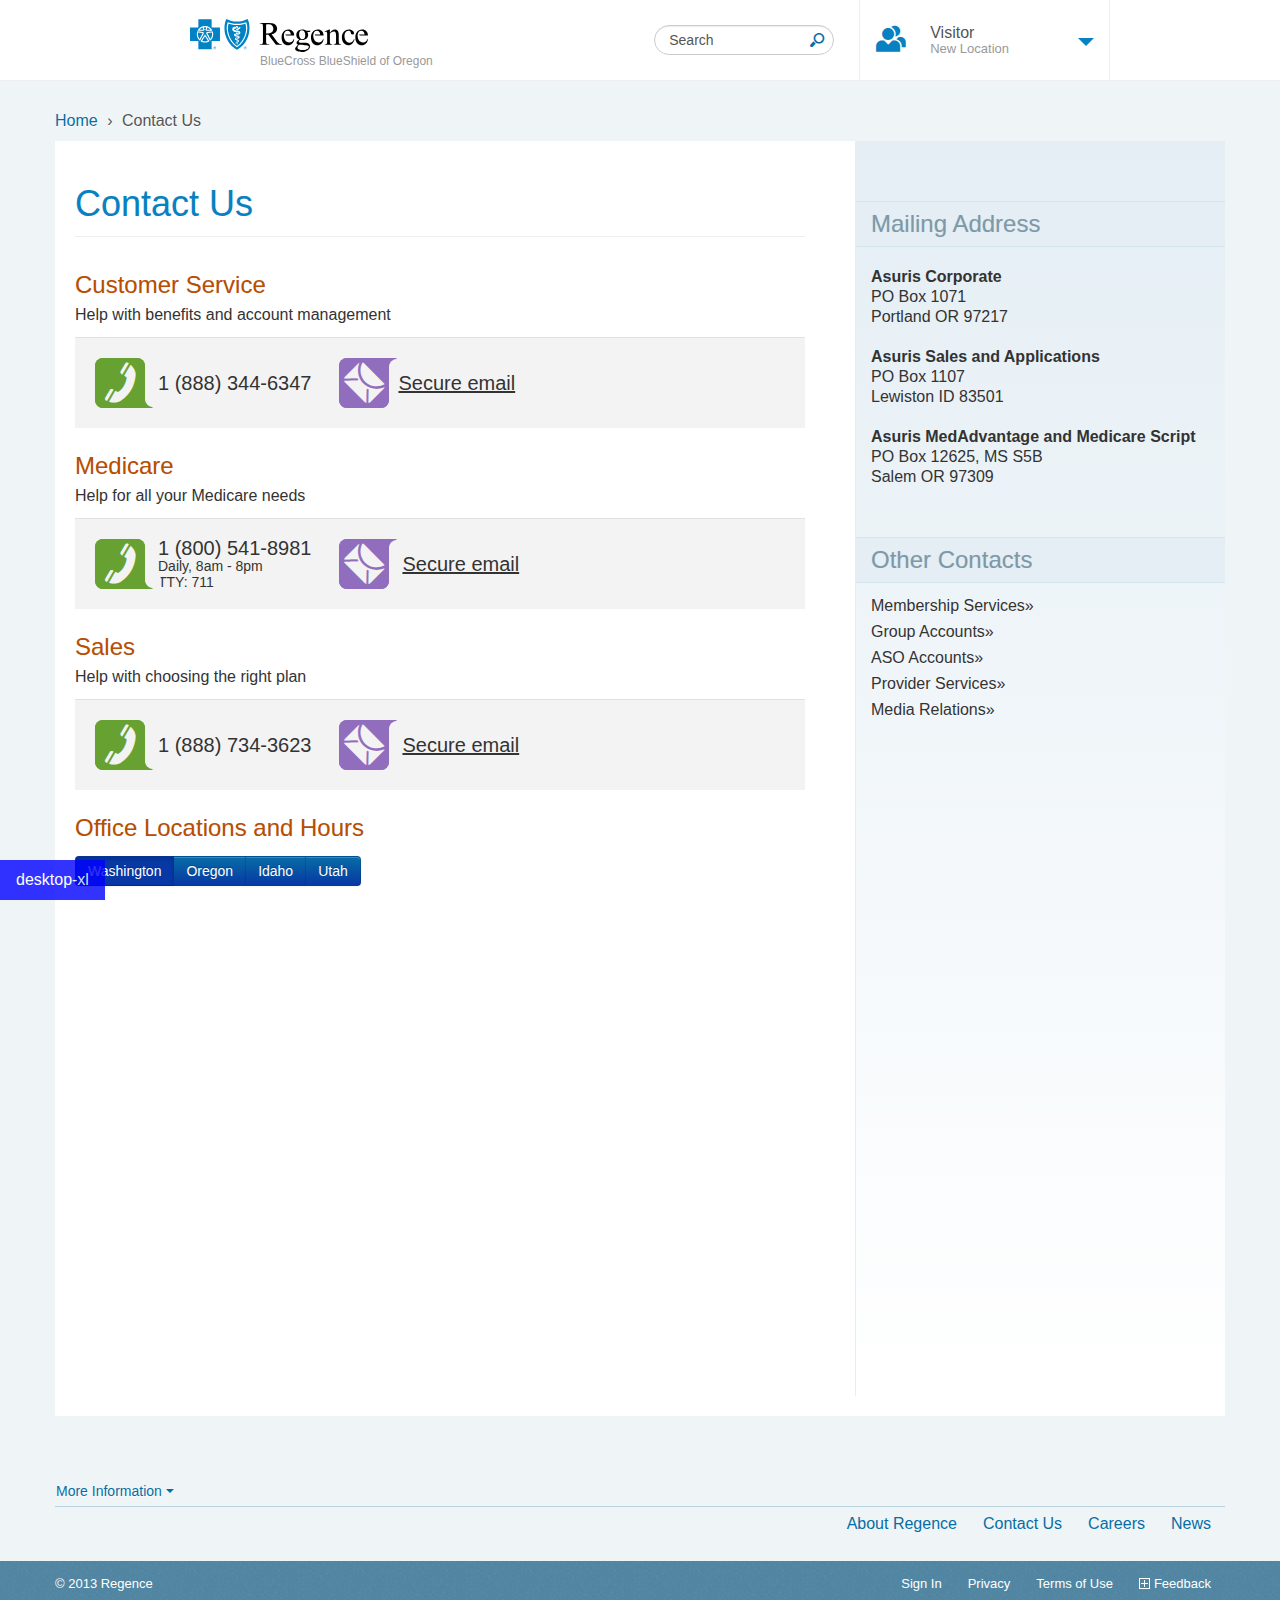
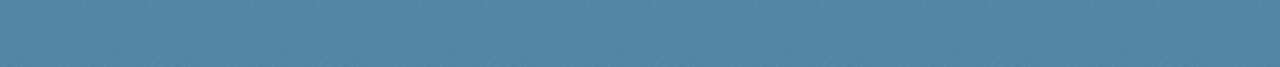
==== commit afe8dc08: "added individuals landing page" ====
--- a/contact.html
+++ b/contact.html
@@ -50,7 +50,7 @@
       </div>
     </nav>
 
-    <div class="container" role="main">
+    <div id="main-content" class="container" role="main">
       <ul class="breadcrumb">
         <li><a href="index.html">Home</a> <span class="divider">&rsaquo;</span></li>
         <li class="active">Contact Us</li>  
--- a/css/main.css
+++ b/css/main.css
@@ -45,14 +45,7 @@
   width: 18.19%;
 }
 body {
-  background-color: #ddeaf2;
-  background-image: -moz-linear-gradient(top, #c6dde9, #ffffff);
-  background-image: -webkit-gradient(linear, 0 0, 0 100%, from(#c6dde9), to(#ffffff));
-  background-image: -webkit-linear-gradient(top, #c6dde9, #ffffff);
-  background-image: -o-linear-gradient(top, #c6dde9, #ffffff);
-  background-image: linear-gradient(to bottom, #c6dde9, #ffffff);
-  background-repeat: repeat-x;
-  filter: progid:DXImageTransform.Microsoft.gradient(startColorstr='#ffc6dde9', endColorstr='#ffffffff', GradientType=0);
+  background-color: #EFF5F7;
 }
 h1,
 h2,
@@ -144,24 +137,36 @@
 hgroup h6 {
   margin-bottom: 0;
 }
-.alert {
-  background-color: transparent;
-}
-.dropdown-menu {
-  color: #000000;
-}
-.well-clear {
-  background-color: transparent;
-}
-.btn-link {
-  padding-left: 0;
-  padding-right: 0;
-}
-.btn-link .caret {
-  border-top-color: #076da5;
-}
-.btn-link:hover .caret {
-  border-top-color: #9d261d;
+.page-header h1,
+.section-header h1,
+.page-header h2,
+.section-header h2,
+.page-header h3,
+.section-header h3,
+.page-header h4,
+.section-header h4,
+.page-header h5,
+.section-header h5,
+.page-header h6,
+.section-header h6 {
+  margin: 0;
+}
+.page-header {
+  margin: 20px 0 30px;
+}
+.section-header {
+  background: #EAEFF1;
+  border-top: 1px solid #E0E3E4;
+  margin: 20px 0 30px;
+  padding: 10px 15px;
+}
+.section-header h1,
+.section-header h2,
+.section-header h3,
+.section-header h4,
+.section-header h5,
+.section-header h6 {
+  color: #b94d00;
 }
 ul.bulleted li {
   margin: 10px 0;
@@ -185,6 +190,25 @@
   top: 7px;
   width: 8px;
 }
+.alert {
+  background-color: transparent;
+}
+.dropdown-menu {
+  color: #000000;
+}
+.well-clear {
+  background-color: transparent;
+}
+.btn-link {
+  padding-left: 0;
+  padding-right: 0;
+}
+.btn-link .caret {
+  border-top-color: #076da5;
+}
+.btn-link:hover .caret {
+  border-top-color: #9d261d;
+}
 .btn-block {
   padding-left: 15px;
   text-align: left;
@@ -255,6 +279,20 @@
 }
 .navbar-inverse .navbar-inner {
   color: #ffffff;
+}
+.article-list > li {
+  font-size: 18px;
+}
+.article-list > li a {
+  border-top: 1px solid #DDDFE0;
+  color: #555555;
+  padding: 20px 15px;
+}
+.article-list > li a:hover {
+  background: #eeeeee;
+}
+.article-list > li:last-child > a {
+  border-bottom: none;
 }
 /*------------------------------------*\
     $CUSTOM
@@ -325,6 +363,13 @@
 .article-left-sidebar .sidebar .nav > .active > a,
 .article-left-sidebar .sidebar .nav > .active > a:hover {
   color: #599abd;
+}
+.story.thumb .image {
+  float: left;
+  margin-right: 20px;
+}
+.story.thumb .story-headline {
+  margin-top: 0;
 }
 /*------------------------------------*\
     $CUSTOM
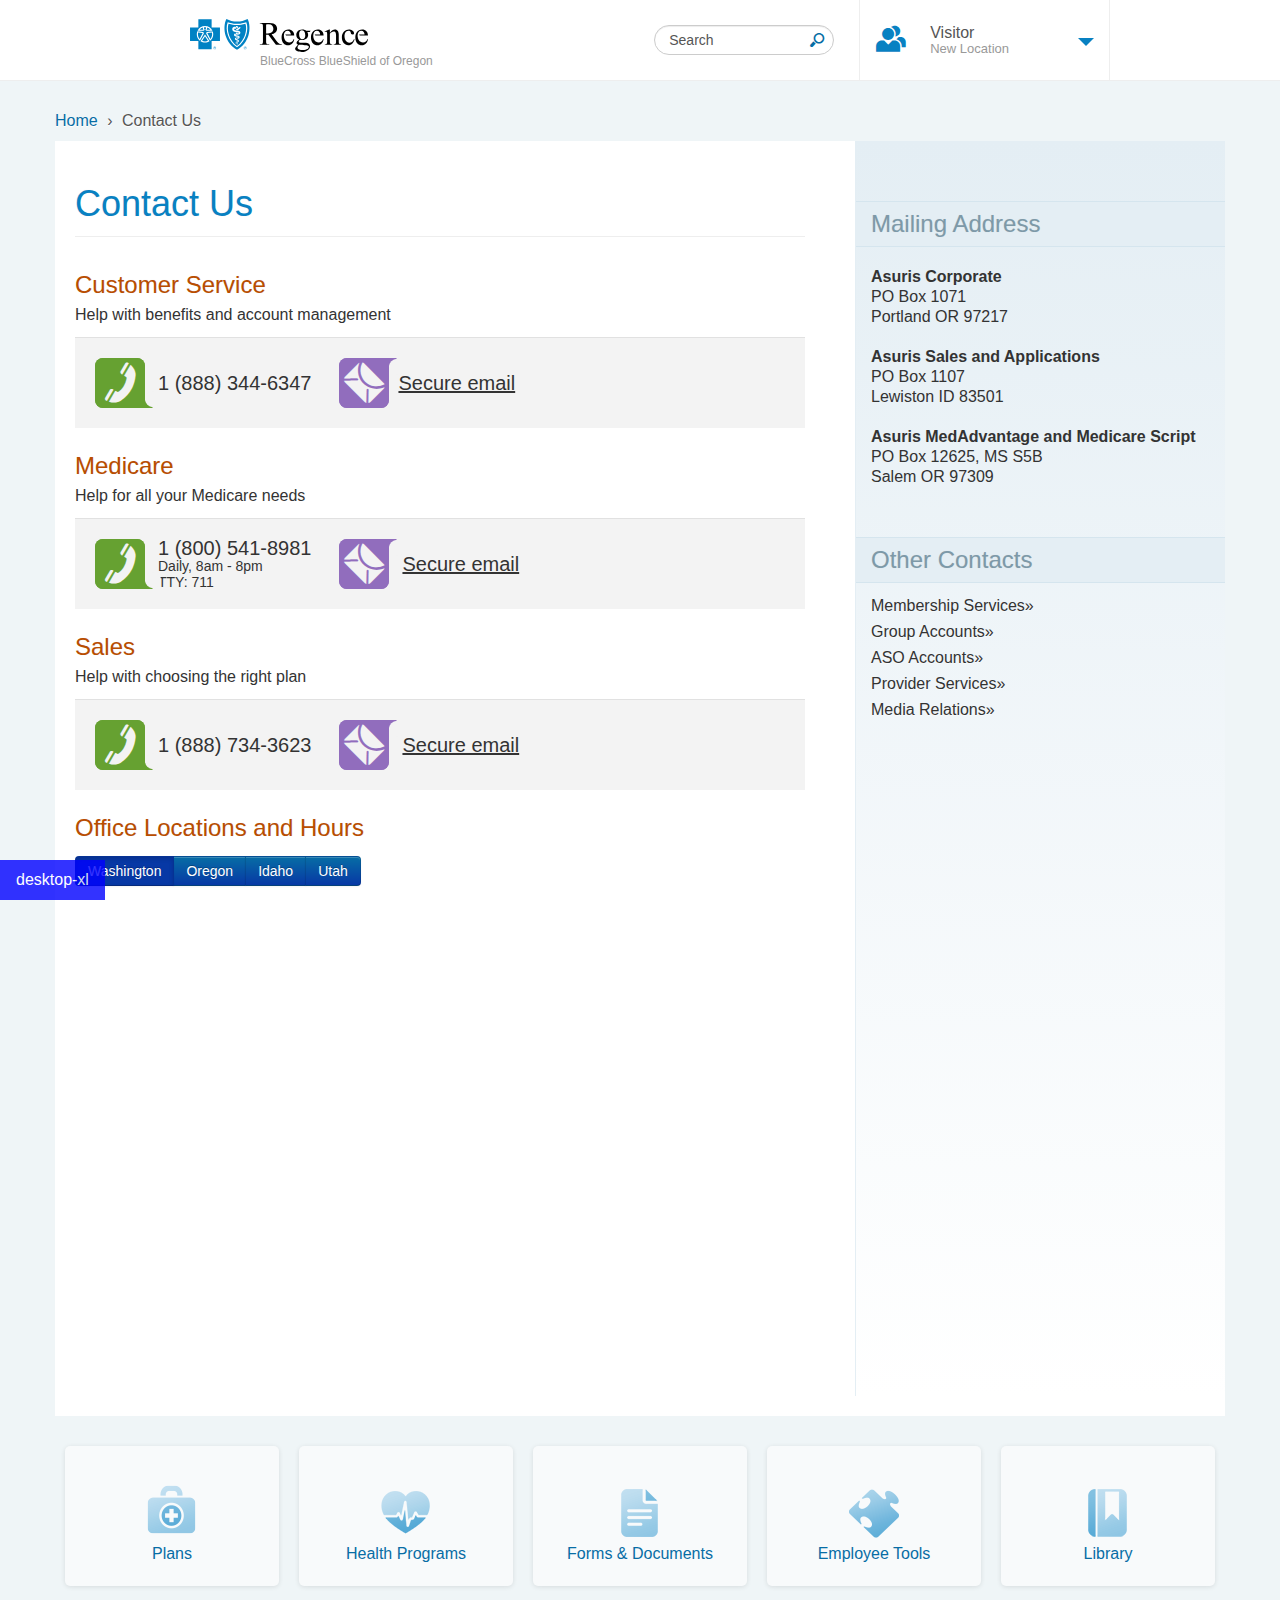
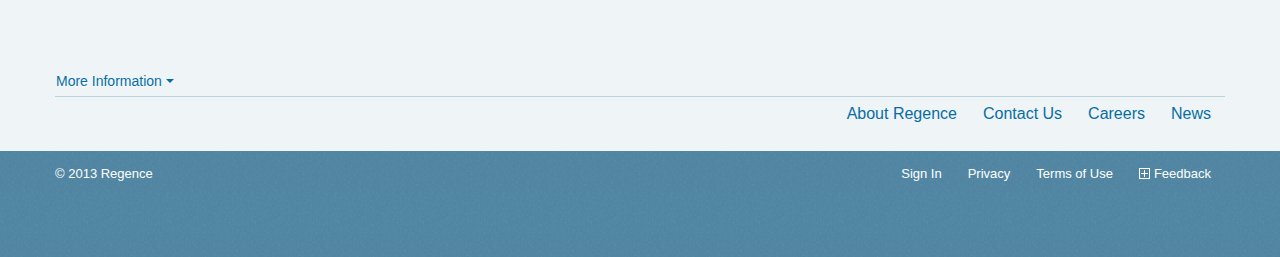
==== commit d39402cd: "network nav" ====
--- a/contact.html
+++ b/contact.html
@@ -187,6 +187,20 @@
         </aside>
       </article>
     </div>
+
+    <nav class="nav-network">
+      <div class="container">
+        <div class="row-fluid">
+          <ul class="nav nav-pills">
+            <li class="nav-plans"><a href="#about">Plans</a></li>
+            <li class="nav-programs"><a href="contact.html">Health Programs</a></li>
+            <li class="nav-forms"><a href="#careers">Forms &amp; Documents</a></li>
+            <li class="nav-tools"><a href="#news">Employee Tools</a></li>
+            <li class="nav-library"><a href="#news">Library</a></li>
+          </ul>
+        </div>
+      </div>
+    </nav>
     
     <nav class="nav-information">
       <div class="container">
@@ -244,14 +258,12 @@
     <nav class="nav-utility">
       <div class="container">
         <div class="row-fluid">
-          <nav>
-            <ul class="nav nav-pills pull-right">
-              <li><a href="#about">About Regence</a></li>
-              <li><a href="contact.html">Contact Us</a></li>
-              <li><a href="#careers">Careers</a></li>
-              <li><a href="#news">News</a></li>
-            </ul>
-          </nav>
+          <ul class="nav nav-pills pull-right">
+            <li><a href="#about">About Regence</a></li>
+            <li><a href="contact.html">Contact Us</a></li>
+            <li><a href="#careers">Careers</a></li>
+            <li><a href="#news">News</a></li>
+          </ul>
         </div>
       </div>
     </nav>
--- a/css/main.css
+++ b/css/main.css
@@ -294,6 +294,57 @@
 .article-list > li:last-child > a {
   border-bottom: none;
 }
+.nav-network {
+  margin-top: 30px;
+}
+.nav-network li {
+  height: 140px;
+  width: 20%;
+}
+.nav-network li > a {
+  background-color: #F8FAFB;
+  background-image: url(../img/sprites/network.png);
+  background-repeat: no-repeat;
+  -webkit-box-shadow: 0 1px 5px rgba(0,0,0,.1);
+  -moz-box-shadow: 0 1px 5px rgba(0,0,0,.1);
+  box-shadow: 0 1px 5px rgba(0,0,0,.1);
+  display: block;
+  font: 16px "ProximaNova-Regular", Verdana, sans-serif;
+  line-height: 25px;
+  margin: 0 10px;
+  padding: 95px 0 20px;
+  text-align: center;
+  -webkit-transition: all 0.2s ease-in-out;
+  -moz-transition: all 0.2s ease-in-out;
+  -o-transition: all 0.2s ease-in-out;
+  transition: all 0.2s ease-in-out;
+  vertical-align: middle;
+}
+.nav-network li > a:hover {
+  background-color: #F8FAFB;
+  -webkit-box-shadow: 0 1px 5px rgba(0,0,0,.5);
+  -moz-box-shadow: 0 1px 5px rgba(0,0,0,.5);
+  box-shadow: 0 1px 5px rgba(0,0,0,.5);
+}
+.nav-network .active > a,
+.nav-network .active > a:hover {
+  background-color: #076DA5;
+}
+.nav-network .nav-plans a {
+  background-position: center 38px;
+}
+.nav-network .nav-programs a {
+  background-position: center -58px;
+}
+.nav-network .nav-forms a {
+  background-position: center -158px;
+}
+.nav-network .nav-tools a {
+  background-position: center -258px;
+}
+.nav-network .nav-library a {
+  background-position: center -358px;
+}
 /*------------------------------------*\
     $CUSTOM
     $ARTICLE
@@ -369,6 +420,7 @@
   margin-right: 20px;
 }
 .story.thumb .story-headline {
+  color: #555555;
   margin-top: 0;
 }
 /*------------------------------------*\
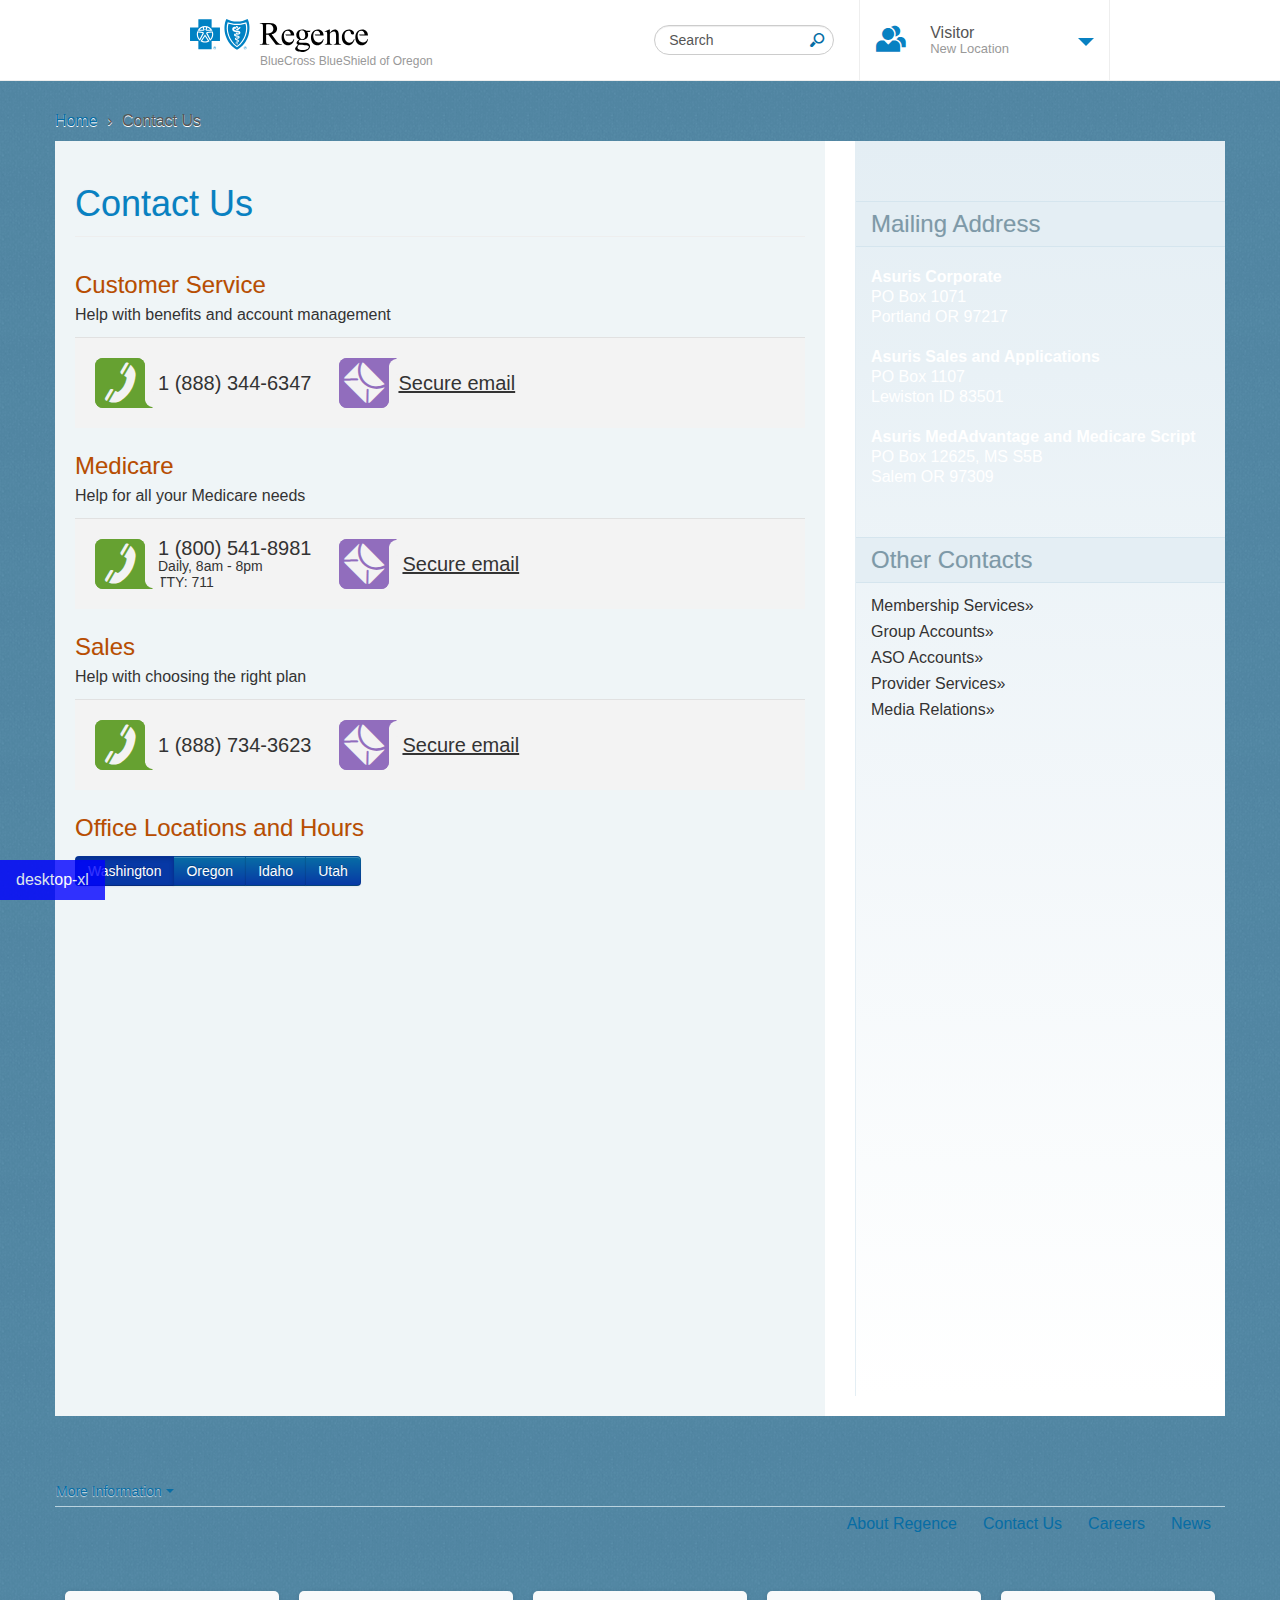
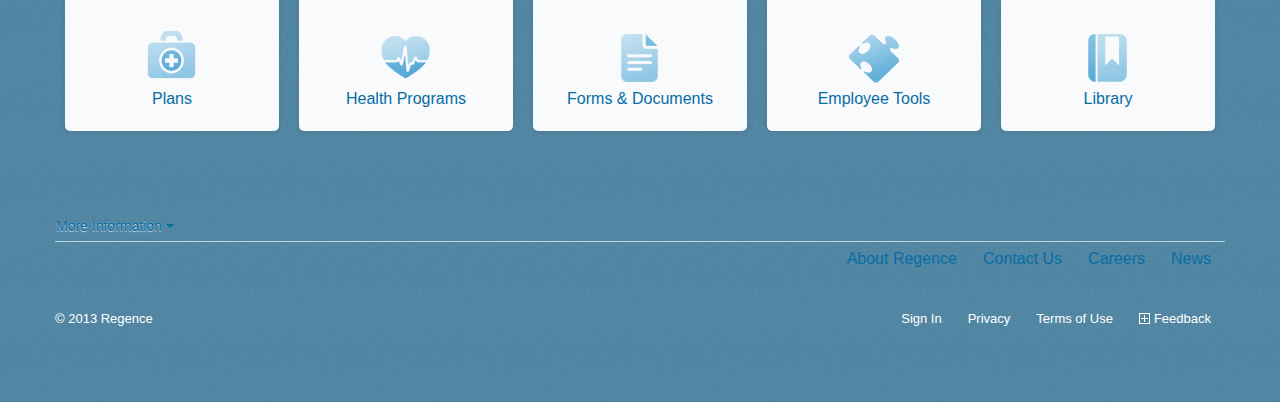
==== commit d3edf26a: "added employer page" ====
--- a/contact.html
+++ b/contact.html
@@ -50,142 +50,205 @@
       </div>
     </nav>
 
-    <div id="main-content" class="container" role="main">
-      <ul class="breadcrumb">
-        <li><a href="index.html">Home</a> <span class="divider">&rsaquo;</span></li>
-        <li class="active">Contact Us</li>  
-      </ul>
-      <article class="article article-right-sidebar post hentry row-fluid">
-        <div class="content main-content span8 blocks" id="main">
-          <div class="page-header">
-            <h1>Contact Us</h1>
-          </div>
-          <hgroup>
-            <h2>Customer Service</h2>
-            <p>Help with benefits and account management</p>
-          </hgroup>
-          <table class="contact-info">
-            <tbody>
-              <tr>
-                <td class="icon-contact-info"><span aria-hidden="true" class="icon-phone"><span class="caret"></span></span></td>
-                <td class="contact-info-entry"><nobr>1 (888) 344-6347</nobr></td>
-                <td class="icon-contact-info"><span aria-hidden="true" class="icon-email"><span class="caret"></span></span></td>
-                <td><a href="#myModal" data-toggle="modal">Secure email</a></td>
-              </tr>
-            </tbody>
-          </table>
-          <hgroup>
-            <h2>Medicare</h2>
-            <p>Help for all your Medicare needs</p>
-          </hgroup>
-          <table class="contact-info">
-            <tbody>
-              <tr>
-                <td class="icon-contact-info"><span aria-hidden="true" class="icon-phone"><span class="caret"></span></span></td>
-                <td class="contact-info-entry"><nobr>1 (800) 541-8981</nobr><br />
-                <small>Daily, 8am - 8pm<br />
-                TTY: 711</small>
-                </td>
-                <td class="icon-contact-info"><span aria-hidden="true" class="icon-email"><span class="caret"></span></span></td>
-                <td class="contact-info-entry"><a href="#myModal" data-toggle="modal">Secure email</a></td>
-              </tr>
-            </tbody>
-          </table>
-          <hgroup>
-            <h2>Sales</h2>
-            <p>Help with choosing the right plan</p>
-          </hgroup>
-          <table class="contact-info">
-            <tbody>
-              <tr>
-                <td class="icon-contact-info"><span aria-hidden="true" class="icon-phone"><span class="caret"></span></span></td>
-                <td class="contact-info-entry"><nobr>1 (888) 734-3623</nobr></td>
-                <td class="icon-contact-info"><span aria-hidden="true" class="icon-email"><span class="caret"></span></span></td>
-                <td class="contact-info-entry"><a href="#myModal" data-toggle="modal">Secure email</a></td>
-              </tr>
-            </tbody>
-          </table>
-          <h2>Office Locations and Hours</h2>
-          <div class="btn-group" data-toggle="buttons-radio">
-            <button type="button" class="btn btn-primary active js-washingtonMarkers">Washington</button>
-            <button type="button" class="btn btn-primary js-oregonMarkers">Oregon</button>
-            <button type="button" class="btn btn-primary js-idahoMarkers">Idaho</button>
-            <button type="button" class="btn btn-primary js-utahMarkers">Utah</button>
-          </div>
-          <div class="row-fluid" id="map_container">
-            <div class="res" id="map_sidebar"></div>
-            <div class="map" id="map_canvas"></div>
-          </div>
-          <noscript>
-            <div class="row-fluid">
-              <div class="span3">
-                <address>
-                <strong>Burlington</strong><br />
-                333 Gilkey Road<br />
-                Burlington, WA 98233<br />
-                <nobr>1 (877) 276-5906</nobr><br />
-                Open weekdays 8-5
-                </address>
-                <address>
-                <strong>Everett</strong><br />
-                12728 19th Avenue SE,<br />
-                Suite 101<br />
-                Everett, WA 98208<br />
-                <nobr>(425) 348-8100</nobr><br />
-                Open weekdays 8-5
-                </address>
-                <address>
-                <strong>Seattle</strong><br />
-                1800 Ninth Avenue<br />
-                Seattle, WA 98101<br />
-                <nobr>(206) 464-3600</nobr><br />
-                Open weekdays 8-5
-                </address>
-                <address>
-                <strong>Tacoma</strong><br />
-                1501 Market Street<br />
-                Tacoma, WA 98402<br />
-                <nobr>1 (888) 367-2112</nobr><br />
-                Open weekdays 8-5
-                </address>
+    <div id="main-content" role="main">
+      <div class="container">
+        <ul class="breadcrumb">
+          <li><a href="index.html">Home</a> <span class="divider">&rsaquo;</span></li>
+          <li class="active">Contact Us</li>  
+        </ul>
+        <article class="article article-right-sidebar post hentry row-fluid">
+          <div class="content main-content span8 blocks" id="main">
+            <div class="page-header">
+              <h1>Contact Us</h1>
+            </div>
+            <hgroup>
+              <h2>Customer Service</h2>
+              <p>Help with benefits and account management</p>
+            </hgroup>
+            <table class="contact-info">
+              <tbody>
+                <tr>
+                  <td class="icon-contact-info"><span aria-hidden="true" class="icon-phone"><span class="caret"></span></span></td>
+                  <td class="contact-info-entry"><nobr>1 (888) 344-6347</nobr></td>
+                  <td class="icon-contact-info"><span aria-hidden="true" class="icon-email"><span class="caret"></span></span></td>
+                  <td><a href="#myModal" data-toggle="modal">Secure email</a></td>
+                </tr>
+              </tbody>
+            </table>
+            <hgroup>
+              <h2>Medicare</h2>
+              <p>Help for all your Medicare needs</p>
+            </hgroup>
+            <table class="contact-info">
+              <tbody>
+                <tr>
+                  <td class="icon-contact-info"><span aria-hidden="true" class="icon-phone"><span class="caret"></span></span></td>
+                  <td class="contact-info-entry"><nobr>1 (800) 541-8981</nobr><br />
+                  <small>Daily, 8am - 8pm<br />
+                  TTY: 711</small>
+                  </td>
+                  <td class="icon-contact-info"><span aria-hidden="true" class="icon-email"><span class="caret"></span></span></td>
+                  <td class="contact-info-entry"><a href="#myModal" data-toggle="modal">Secure email</a></td>
+                </tr>
+              </tbody>
+            </table>
+            <hgroup>
+              <h2>Sales</h2>
+              <p>Help with choosing the right plan</p>
+            </hgroup>
+            <table class="contact-info">
+              <tbody>
+                <tr>
+                  <td class="icon-contact-info"><span aria-hidden="true" class="icon-phone"><span class="caret"></span></span></td>
+                  <td class="contact-info-entry"><nobr>1 (888) 734-3623</nobr></td>
+                  <td class="icon-contact-info"><span aria-hidden="true" class="icon-email"><span class="caret"></span></span></td>
+                  <td class="contact-info-entry"><a href="#myModal" data-toggle="modal">Secure email</a></td>
+                </tr>
+              </tbody>
+            </table>
+            <h2>Office Locations and Hours</h2>
+            <div class="btn-group" data-toggle="buttons-radio">
+              <button type="button" class="btn btn-primary active js-washingtonMarkers">Washington</button>
+              <button type="button" class="btn btn-primary js-oregonMarkers">Oregon</button>
+              <button type="button" class="btn btn-primary js-idahoMarkers">Idaho</button>
+              <button type="button" class="btn btn-primary js-utahMarkers">Utah</button>
+            </div>
+            <div class="row-fluid" id="map_container">
+              <div class="res" id="map_sidebar"></div>
+              <div class="map" id="map_canvas"></div>
+            </div>
+            <noscript>
+              <div class="row-fluid">
+                <div class="span3">
+                  <address>
+                  <strong>Burlington</strong><br />
+                  333 Gilkey Road<br />
+                  Burlington, WA 98233<br />
+                  <nobr>1 (877) 276-5906</nobr><br />
+                  Open weekdays 8-5
+                  </address>
+                  <address>
+                  <strong>Everett</strong><br />
+                  12728 19th Avenue SE,<br />
+                  Suite 101<br />
+                  Everett, WA 98208<br />
+                  <nobr>(425) 348-8100</nobr><br />
+                  Open weekdays 8-5
+                  </address>
+                  <address>
+                  <strong>Seattle</strong><br />
+                  1800 Ninth Avenue<br />
+                  Seattle, WA 98101<br />
+                  <nobr>(206) 464-3600</nobr><br />
+                  Open weekdays 8-5
+                  </address>
+                  <address>
+                  <strong>Tacoma</strong><br />
+                  1501 Market Street<br />
+                  Tacoma, WA 98402<br />
+                  <nobr>1 (888) 367-2112</nobr><br />
+                  Open weekdays 8-5
+                  </address>
+                </div>
+                <div class="span9">
+                  <iframe width="100%" height="450" frameborder="0" scrolling="no" marginheight="0" marginwidth="0" src="https://www.google.com/maps/ms?msa=0&amp;msid=201253017668109834490.0004cdff8f3cf98cd43f0&amp;ie=UTF8&amp;t=h&amp;ll=47.856847,-122.323435&amp;spn=1.216772,0.233289&amp;output=embed"></iframe><br />
+                  <small class="muted">View <a href="https://www.google.com/maps/ms?msa=0&amp;msid=201253017668109834490.0004cdff8f3cf98cd43f0&amp;ie=UTF8&amp;t=h&amp;ll=47.856847,-122.323435&amp;spn=1.216772,0.233289&amp;source=embed">Regence Office Locations</a> in a larger map</small>
+                </div>
               </div>
-              <div class="span9">
-                <iframe width="100%" height="450" frameborder="0" scrolling="no" marginheight="0" marginwidth="0" src="https://www.google.com/maps/ms?msa=0&amp;msid=201253017668109834490.0004cdff8f3cf98cd43f0&amp;ie=UTF8&amp;t=h&amp;ll=47.856847,-122.323435&amp;spn=1.216772,0.233289&amp;output=embed"></iframe><br />
-                <small class="muted">View <a href="https://www.google.com/maps/ms?msa=0&amp;msid=201253017668109834490.0004cdff8f3cf98cd43f0&amp;ie=UTF8&amp;t=h&amp;ll=47.856847,-122.323435&amp;spn=1.216772,0.233289&amp;source=embed">Regence Office Locations</a> in a larger map</small>
-              </div>
-            </div>
-          </noscript>
-        </div>
-        <aside class="sidebar span4 blocks">
-          <h3>Mailing Address</h3>
-          <div class="content sidebar-content">
-            <address>
-              <b>Asuris Corporate</b><br />
-              PO Box 1071<br />
-              Portland OR 97217
-            </address>
-            <address>
-              <b>Asuris Sales and Applications</b><br />
-              PO Box 1107<br />
-              Lewiston ID 83501
-            </address>
-            <address>
-              <b>Asuris MedAdvantage and Medicare Script</b><br />
-              PO Box 12625, MS S5B<br />
-              Salem OR 97309
-            </address>
-          </div>
-
-          <h3>Other Contacts</h3>
-          <ul class="nav nav-list">
-            <li><a href="#">Membership Services&#187;</a></li>
-            <li><a href="#">Group Accounts&#187;</a></li>
-            <li><a href="#">ASO Accounts&#187;</a></li>
-            <li><a href="#">Provider Services&#187;</a></li>
-            <li><a href="#">Media Relations&#187;</a></li>
-          </ul>
-        </aside>
-      </article>
+            </noscript>
+          </div>
+          <aside class="sidebar span4 blocks">
+            <h3>Mailing Address</h3>
+            <div class="content sidebar-content">
+              <address>
+                <b>Asuris Corporate</b><br />
+                PO Box 1071<br />
+                Portland OR 97217
+              </address>
+              <address>
+                <b>Asuris Sales and Applications</b><br />
+                PO Box 1107<br />
+                Lewiston ID 83501
+              </address>
+              <address>
+                <b>Asuris MedAdvantage and Medicare Script</b><br />
+                PO Box 12625, MS S5B<br />
+                Salem OR 97309
+              </address>
+            </div>
+
+            <h3>Other Contacts</h3>
+            <ul class="nav nav-list">
+              <li><a href="#">Membership Services&#187;</a></li>
+              <li><a href="#">Group Accounts&#187;</a></li>
+              <li><a href="#">ASO Accounts&#187;</a></li>
+              <li><a href="#">Provider Services&#187;</a></li>
+              <li><a href="#">Media Relations&#187;</a></li>
+            </ul>
+          </aside>
+        </article>
+        <nav class="nav-information">
+          <button type="button" class="btn btn-link" data-toggle="collapse" data-target="#nav-information">More Information</button> 
+          <div class="row-fluid collapse" id="nav-information">
+            <div class="span2x4">
+              <h3 class="title">Shop for Health Insurance</h3>
+              <ul class="nav unstyled">
+                <li><a href="#">Individual and families</a></li>
+                <li><a href="#">Through an employer</a></li>
+                <li><a href="#">For Medicare</a></li>
+              </ul>
+            </div>
+            <div class="span2x4">
+              <h3 class="title">Current Customers</h3>
+              <ul class="nav unstyled">
+                <li><a href="#">Individual and families</a></li>
+                <li><a href="#">Coverage through an employer</a></li>
+                <li><a href="#">Medicare eligible</a></li>
+                <li><a href="#">myRegence.com</a></li>
+              </ul>
+            </div>
+            <div class="span2x4">
+              <h3 class="title">Health &amp; Wellness</h3>
+              <ul class="nav unstyled">
+                <li><a href="#">Treatment Cost Estimates</a></li>
+                <li><a href="#">Prescription Information</a></li>
+                <li><a href="#">Health Insurance Guide</a></li>
+                <li><a href="#">Health &amp; Wellness News</a></li>
+              </ul>
+            </div>
+            <div class="span2x4">
+              <h3 class="title">About Regence</h3>
+              <ul class="nav unstyled">
+                <li><a href="#">Non-Profit Health Insurance</a></li>
+                <li><a href="#">Contact Us</a></li>
+                <li><a href="#">Careers</a></li>
+                <li><a href="#">Company News</a></li>
+                <li><a href="#">Legal</a></li>
+              </ul>
+            </div>
+            <div class="span2x4">
+              <h3 class="title">About Regence</h3>
+              <ul class="nav unstyled">
+                <li><a href="#">Non-Profit Health Insurance</a></li>
+                <li><a href="#">Contact Us</a></li>
+                <li><a href="#">Careers</a></li>
+                <li><a href="#">Company News</a></li>
+                <li><a href="#">Legal</a></li>
+              </ul>
+            </div>
+          </div>
+        </nav>
+        <nav class="nav-utility">
+          <div class="row-fluid">
+            <ul class="nav nav-pills pull-right">
+              <li><a href="#about">About Regence</a></li>
+              <li><a href="contact.html">Contact Us</a></li>
+              <li><a href="#careers">Careers</a></li>
+              <li><a href="#news">News</a></li>
+            </ul>
+          </div>
+        </nav>
+      </div>
     </div>
 
     <nav class="nav-network">
--- a/css/main.css
+++ b/css/main.css
@@ -1,3 +1,4 @@
+/* Logos */
 /*!
  * Main - Custom Styles
  *
@@ -45,7 +46,12 @@
   width: 18.19%;
 }
 body {
+  background: #599abd url("../img/regence-footer-bg.png");
+  color: #ffffff;
+}
+#main {
   background-color: #EFF5F7;
+  color: #333333;
 }
 h1,
 h2,
@@ -222,6 +228,11 @@
 .breadcrumb > .active {
   color: #555555;
 }
+.nav-pills > li > a:hover,
+.nav-articles > li > a:hover {
+  background-color: #DFE5E7;
+  background-color: rgba(0, 0, 0, 0.065);
+}
 .nav-inverted > li > a {
   color: #ffffff;
 }
@@ -240,8 +251,11 @@
   margin-top: 40px;
   padding: 20px 0 0;
 }
-.nav-information .container {
+.nav-information .collapse {
   border-bottom: 1px solid #bad3df;
+}
+.nav-information .collapse.in {
+  border-top: 1px solid #bad3df;
 }
 .nav-information .nav.unstyled {
   font-size: 12px;
@@ -280,19 +294,16 @@
 .navbar-inverse .navbar-inner {
   color: #ffffff;
 }
-.article-list > li {
-  font-size: 18px;
-}
-.article-list > li a {
+.nav-articles > li {
+  font-size: 16px;
+}
+.nav-articles > li a {
   border-top: 1px solid #DDDFE0;
   color: #555555;
   padding: 20px 15px;
 }
-.article-list > li a:hover {
-  background: #eeeeee;
-}
-.article-list > li:last-child > a {
-  border-bottom: none;
+.nav-articles > li a:hover {
+  color: #333333;
 }
 .nav-network {
   margin-top: 30px;
@@ -415,12 +426,17 @@
 .article-left-sidebar .sidebar .nav > .active > a:hover {
   color: #599abd;
 }
+.story.thumb .abstract {
+  font-size: 12px;
+}
 .story.thumb .image {
   float: left;
   margin-right: 20px;
 }
 .story.thumb .story-headline {
   color: #555555;
+  font-size: 18px;
+  line-height: 1;
   margin-top: 0;
 }
 /*------------------------------------*\
@@ -489,6 +505,14 @@
 #header .nav-brand .logo-regence-cs .brand-region {
   left: 70px;
 }
+#header .nav-login {
+  float: right;
+}
+#header .nav-login a {
+  border-right: 1px solid #eeeeee;
+  line-height: 30px;
+  padding: 25px 20px;
+}
 #header .nav-search {
   border-right: 1px solid #eeeeee;
   float: right;
@@ -653,8 +677,6 @@
     $FOOTER
 \*------------------------------------*/
 #footer {
-  background: #599abd url("../img/regence-footer-bg.png");
-  color: #ffffff;
   font-size: 13px;
   padding-bottom: 60px;
 }
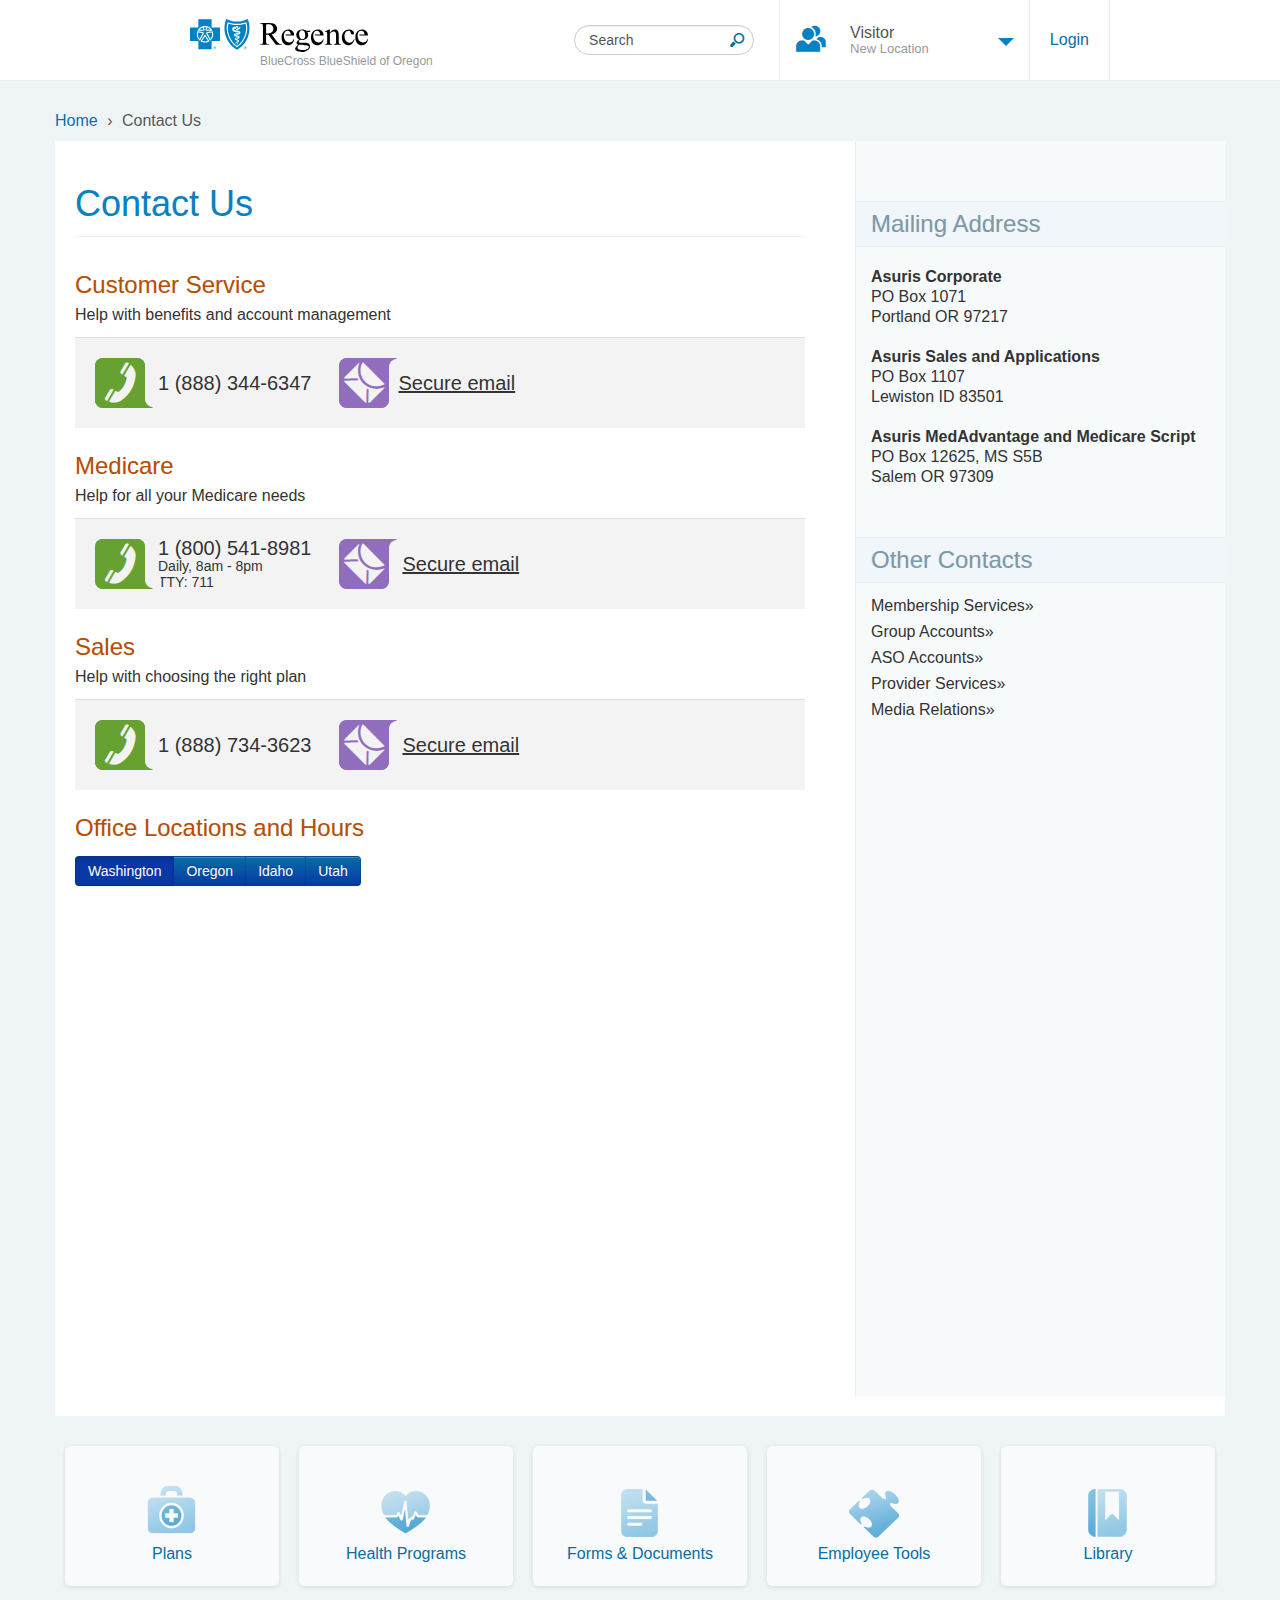
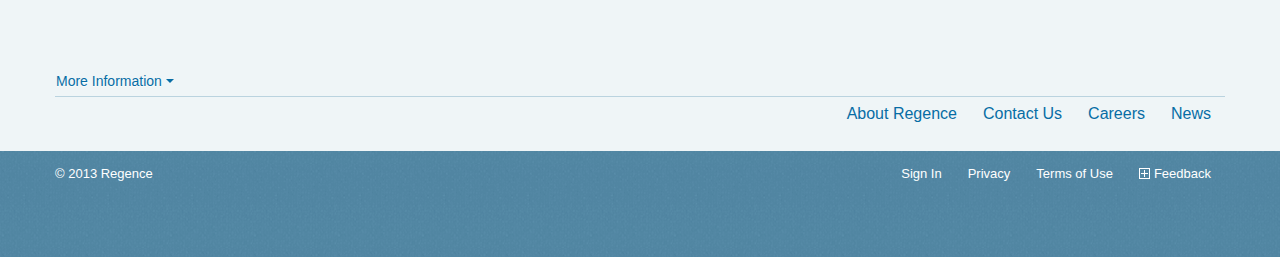
==== commit 1e5a0bc0: "fixes and removing flag" ====
--- a/contact.html
+++ b/contact.html
@@ -36,6 +36,7 @@
           <li class="nav-brand">
             <a class="logo-regence-cs" href="index.html"><span class="hide-text">Regence</span> <span class="brand-region">BlueCross BlueShield of Oregon</span></a>
           </li>
+          <li class="nav-login"><a href="#login">Login</a></li>
           <li class="nav-shopping">
             <a id="js-shopping-toggle" href="#" class="toggle shopping-toggle-button"><span class="shopping-label">Visitor <small>New Location</small></span><span aria-hidden="true" class="icon-users"></span><b class="caret"></b></a>
           </li>
@@ -50,14 +51,14 @@
       </div>
     </nav>
 
-    <div id="main-content" role="main">
+    <div id="main" role="main">
       <div class="container">
         <ul class="breadcrumb">
           <li><a href="index.html">Home</a> <span class="divider">&rsaquo;</span></li>
           <li class="active">Contact Us</li>  
         </ul>
         <article class="article article-right-sidebar post hentry row-fluid">
-          <div class="content main-content span8 blocks" id="main">
+          <div class="content main-content span8 blocks">
             <div class="page-header">
               <h1>Contact Us</h1>
             </div>
@@ -187,6 +188,19 @@
             </ul>
           </aside>
         </article>
+        <nav class="nav-network">
+          <div class="container">
+            <div class="row-fluid">
+              <ul class="nav nav-pills">
+                <li class="nav-plans"><a href="#about">Plans</a></li>
+                <li class="nav-programs"><a href="contact.html">Health Programs</a></li>
+                <li class="nav-forms"><a href="#careers">Forms &amp; Documents</a></li>
+                <li class="nav-tools"><a href="#news">Employee Tools</a></li>
+                <li class="nav-library"><a href="#news">Library</a></li>
+              </ul>
+            </div>
+          </div>
+        </nav>
         <nav class="nav-information">
           <button type="button" class="btn btn-link" data-toggle="collapse" data-target="#nav-information">More Information</button> 
           <div class="row-fluid collapse" id="nav-information">
@@ -250,86 +264,6 @@
         </nav>
       </div>
     </div>
-
-    <nav class="nav-network">
-      <div class="container">
-        <div class="row-fluid">
-          <ul class="nav nav-pills">
-            <li class="nav-plans"><a href="#about">Plans</a></li>
-            <li class="nav-programs"><a href="contact.html">Health Programs</a></li>
-            <li class="nav-forms"><a href="#careers">Forms &amp; Documents</a></li>
-            <li class="nav-tools"><a href="#news">Employee Tools</a></li>
-            <li class="nav-library"><a href="#news">Library</a></li>
-          </ul>
-        </div>
-      </div>
-    </nav>
-    
-    <nav class="nav-information">
-      <div class="container">
-        <button type="button" class="btn btn-link" data-toggle="collapse" data-target="#nav-information">More Information</button> 
-        <div class="row-fluid collapse" id="nav-information">
-          <div class="span2x4">
-            <h3 class="title">Shop for Health Insurance</h3>
-            <ul class="nav unstyled">
-              <li><a href="#">Individual and families</a></li>
-              <li><a href="#">Through an employer</a></li>
-              <li><a href="#">For Medicare</a></li>
-            </ul>
-          </div>
-          <div class="span2x4">
-            <h3 class="title">Current Customers</h3>
-            <ul class="nav unstyled">
-              <li><a href="#">Individual and families</a></li>
-              <li><a href="#">Coverage through an employer</a></li>
-              <li><a href="#">Medicare eligible</a></li>
-              <li><a href="#">myRegence.com</a></li>
-            </ul>
-          </div>
-          <div class="span2x4">
-            <h3 class="title">Health &amp; Wellness</h3>
-            <ul class="nav unstyled">
-              <li><a href="#">Treatment Cost Estimates</a></li>
-              <li><a href="#">Prescription Information</a></li>
-              <li><a href="#">Health Insurance Guide</a></li>
-              <li><a href="#">Health &amp; Wellness News</a></li>
-            </ul>
-          </div>
-          <div class="span2x4">
-            <h3 class="title">About Regence</h3>
-            <ul class="nav unstyled">
-              <li><a href="#">Non-Profit Health Insurance</a></li>
-              <li><a href="#">Contact Us</a></li>
-              <li><a href="#">Careers</a></li>
-              <li><a href="#">Company News</a></li>
-              <li><a href="#">Legal</a></li>
-            </ul>
-          </div>
-          <div class="span2x4">
-            <h3 class="title">About Regence</h3>
-            <ul class="nav unstyled">
-              <li><a href="#">Non-Profit Health Insurance</a></li>
-              <li><a href="#">Contact Us</a></li>
-              <li><a href="#">Careers</a></li>
-              <li><a href="#">Company News</a></li>
-              <li><a href="#">Legal</a></li>
-            </ul>
-          </div>
-        </div>
-      </div>
-    </nav>
-    <nav class="nav-utility">
-      <div class="container">
-        <div class="row-fluid">
-          <ul class="nav nav-pills pull-right">
-            <li><a href="#about">About Regence</a></li>
-            <li><a href="contact.html">Contact Us</a></li>
-            <li><a href="#careers">Careers</a></li>
-            <li><a href="#news">News</a></li>
-          </ul>
-        </div>
-      </div>
-    </nav>
 
     <footer id="footer" role="contentinfo" itemprop="WPFooter">
       <div class="row-fluid">
--- a/css/responsive.css
+++ b/css/responsive.css
@@ -7,7 +7,7 @@
  *
  * Designed and built with all the love in the world @twitter by @mdo and @fat.
  */
-@-ms-viewport {
+@-ms-viewport  {
   width: device-width;
 }
 .clearfix {
--- a/css/main.css
+++ b/css/main.css
@@ -374,20 +374,13 @@
   padding: 20px;
 }
 .article .sidebar {
-  background-color: #eff5f8;
-  background-image: -moz-linear-gradient(top, #e4eef4, #ffffff);
-  background-image: -webkit-gradient(linear, 0 0, 0 100%, from(#e4eef4), to(#ffffff));
-  background-image: -webkit-linear-gradient(top, #e4eef4, #ffffff);
-  background-image: -o-linear-gradient(top, #e4eef4, #ffffff);
-  background-image: linear-gradient(to bottom, #e4eef4, #ffffff);
-  background-repeat: repeat-x;
-  filter: progid:DXImageTransform.Microsoft.gradient(startColorstr='#ffe4eef4', endColorstr='#ffffffff', GradientType=0);
+  background-color: #F7FAFB;
   padding-top: 40px;
 }
 .article .sidebar h3 {
-  background: #e4eef4;
-  border-bottom: 1px solid #d5e5ee;
-  border-top: 1px solid #d5e5ee;
+  background: #f0f6f9;
+  border-bottom: 1px solid #e5eff5;
+  border-top: 1px solid #e5eff5;
   color: #7d99a8;
   font-size: 24px;
   line-height: 28px;
@@ -1486,40 +1479,3 @@
     position: static;
   }
 }
-body:after {
-  background: red;
-  bottom: 0;
-  color: #ffffff;
-  content: "undefined";
-  left: 0;
-  opacity: 0.8;
-  filter: alpha(opacity=80);
-  padding: .5em 1em;
-  position: fixed;
-  text-align: center;
-  z-index: 99;
-}
-@media only screen and (max-width: 767px) {
-  body:after {
-    background: orange;
-    content: "mobile";
-  }
-}
-@media only screen and (min-width: 768px) and (max-width: 979px) {
-  body:after {
-    background: purple;
-    content: "tablet";
-  }
-}
-@media only screen and (min-width: 980px) and (max-width: 1199px) {
-  body:after {
-    background: green;
-    content: "desktop";
-  }
-}
-@media only screen and (min-width: 1200px) {
-  body:after {
-    background: blue;
-    content: "desktop-xl";
-  }
-}
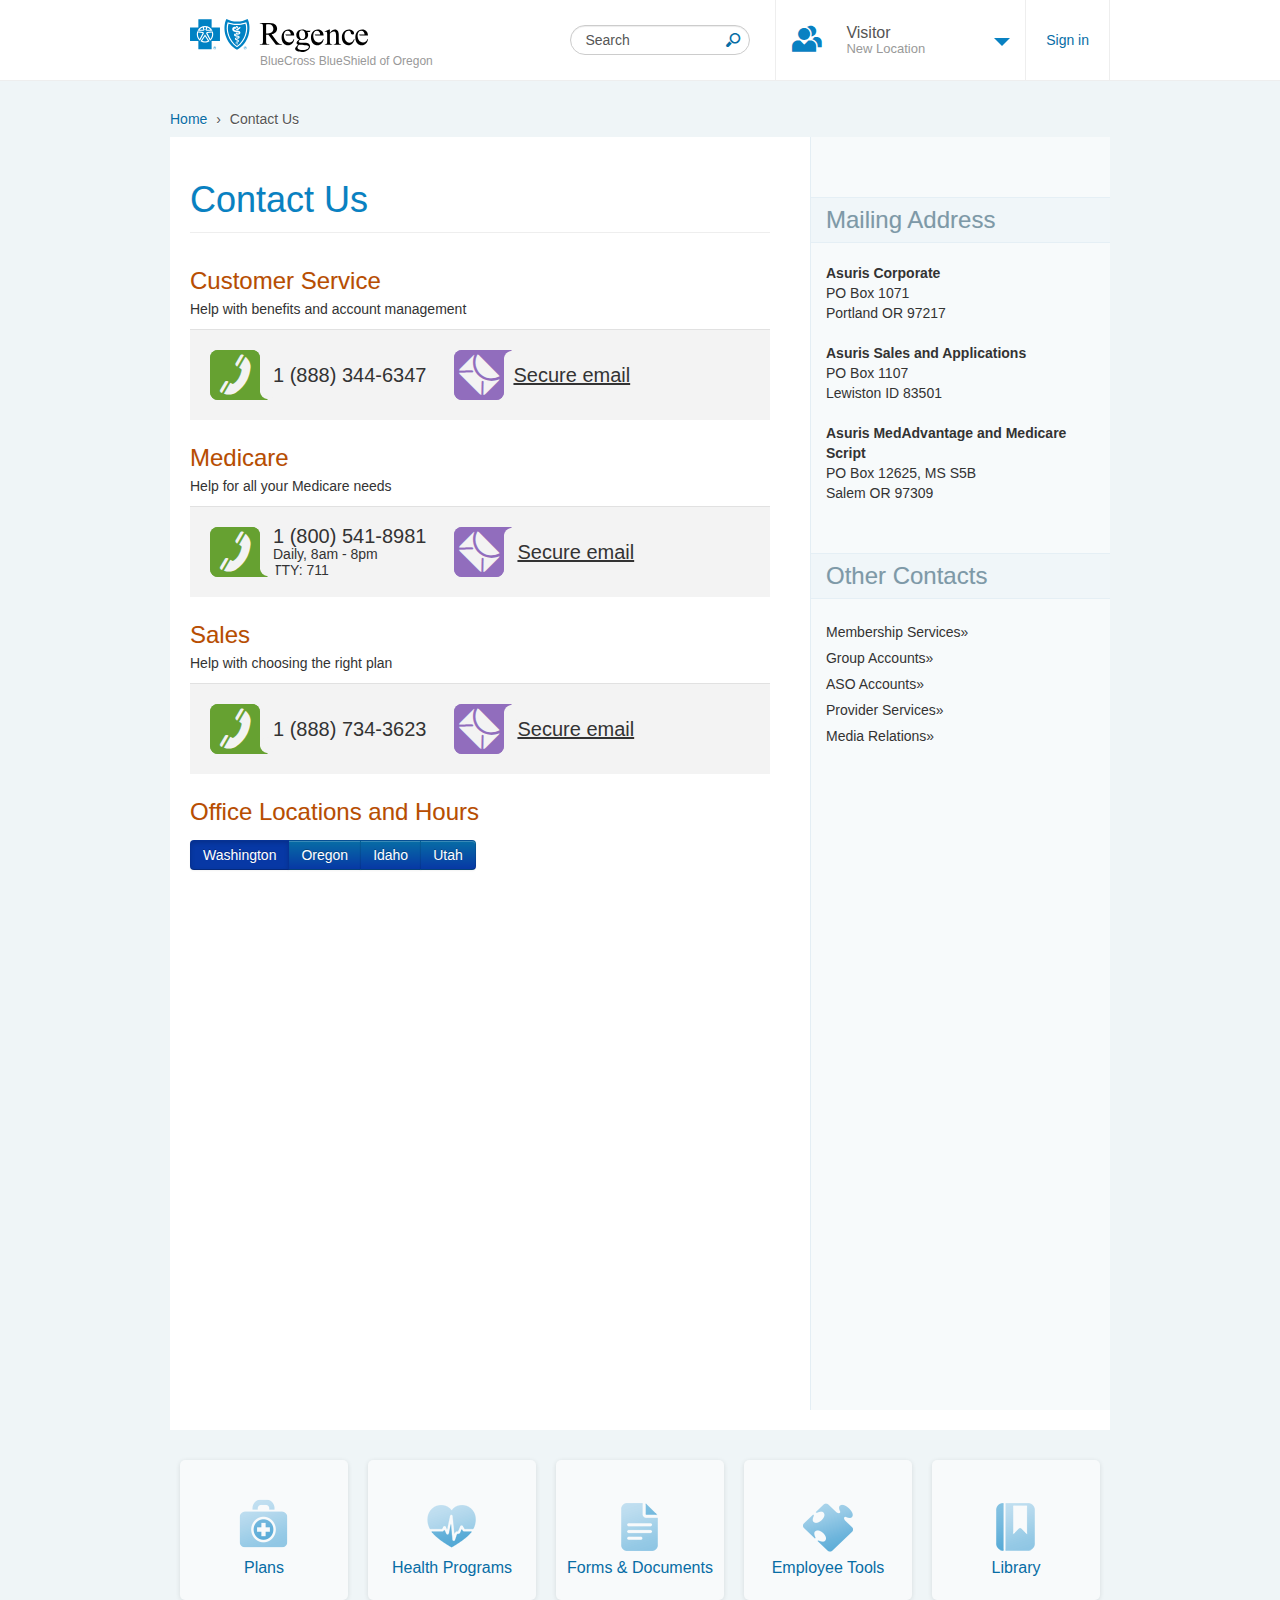
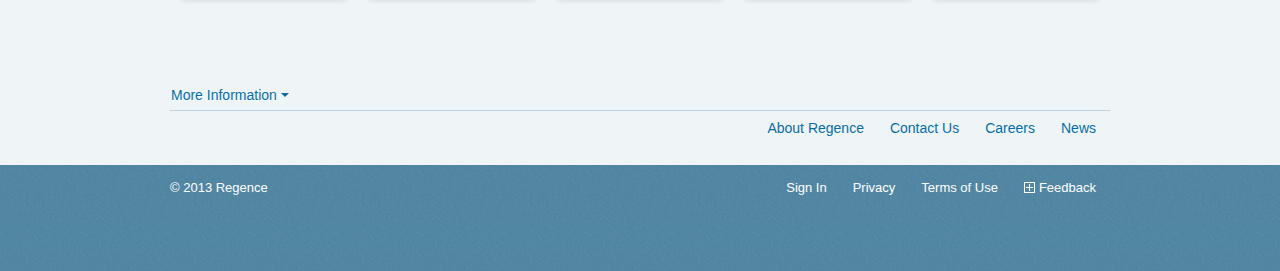
==== commit 6e6b003f: "updated content to reflect latest from producers" ====
--- a/contact.html
+++ b/contact.html
@@ -36,7 +36,7 @@
           <li class="nav-brand">
             <a class="logo-regence-cs" href="index.html"><span class="hide-text">Regence</span> <span class="brand-region">BlueCross BlueShield of Oregon</span></a>
           </li>
-          <li class="nav-login"><a href="#login">Login</a></li>
+          <li class="nav-login"><a href="#login">Sign in</a></li>
           <li class="nav-shopping">
             <a id="js-shopping-toggle" href="#" class="toggle shopping-toggle-button"><span class="shopping-label">Visitor <small>New Location</small></span><span aria-hidden="true" class="icon-users"></span><b class="caret"></b></a>
           </li>
--- a/css/responsive.css
+++ b/css/responsive.css
@@ -81,795 +81,6 @@
     display: none !important;
   }
 }
-@media (min-width: 1200px) {
-  .row {
-    margin-left: -30px;
-    *zoom: 1;
-  }
-  .row:before,
-  .row:after {
-    display: table;
-    content: "";
-    line-height: 0;
-  }
-  .row:after {
-    clear: both;
-  }
-  [class*="span"] {
-    float: left;
-    min-height: 1px;
-    margin-left: 30px;
-  }
-  .container,
-  .navbar-static-top .container,
-  .navbar-fixed-top .container,
-  .navbar-fixed-bottom .container {
-    width: 1170px;
-  }
-  .span12 {
-    width: 1170px;
-  }
-  .span11 {
-    width: 1070px;
-  }
-  .span10 {
-    width: 970px;
-  }
-  .span9 {
-    width: 870px;
-  }
-  .span8 {
-    width: 770px;
-  }
-  .span7 {
-    width: 670px;
-  }
-  .span6 {
-    width: 570px;
-  }
-  .span5 {
-    width: 470px;
-  }
-  .span4 {
-    width: 370px;
-  }
-  .span3 {
-    width: 270px;
-  }
-  .span2 {
-    width: 170px;
-  }
-  .span1 {
-    width: 70px;
-  }
-  .offset12 {
-    margin-left: 1230px;
-  }
-  .offset11 {
-    margin-left: 1130px;
-  }
-  .offset10 {
-    margin-left: 1030px;
-  }
-  .offset9 {
-    margin-left: 930px;
-  }
-  .offset8 {
-    margin-left: 830px;
-  }
-  .offset7 {
-    margin-left: 730px;
-  }
-  .offset6 {
-    margin-left: 630px;
-  }
-  .offset5 {
-    margin-left: 530px;
-  }
-  .offset4 {
-    margin-left: 430px;
-  }
-  .offset3 {
-    margin-left: 330px;
-  }
-  .offset2 {
-    margin-left: 230px;
-  }
-  .offset1 {
-    margin-left: 130px;
-  }
-  .row-fluid {
-    width: 100%;
-    *zoom: 1;
-  }
-  .row-fluid:before,
-  .row-fluid:after {
-    display: table;
-    content: "";
-    line-height: 0;
-  }
-  .row-fluid:after {
-    clear: both;
-  }
-  .row-fluid [class*="span"] {
-    display: block;
-    width: 100%;
-    min-height: 30px;
-    -webkit-box-sizing: border-box;
-    -moz-box-sizing: border-box;
-    box-sizing: border-box;
-    float: left;
-    margin-left: 2.564102564102564%;
-    *margin-left: 2.5109110747408616%;
-  }
-  .row-fluid [class*="span"]:first-child {
-    margin-left: 0;
-  }
-  .row-fluid .controls-row [class*="span"] + [class*="span"] {
-    margin-left: 2.564102564102564%;
-  }
-  .row-fluid .span12 {
-    width: 100%;
-    *width: 99.94680851063829%;
-  }
-  .row-fluid .span11 {
-    width: 91.45299145299145%;
-    *width: 91.39979996362975%;
-  }
-  .row-fluid .span10 {
-    width: 82.90598290598291%;
-    *width: 82.8527914166212%;
-  }
-  .row-fluid .span9 {
-    width: 74.35897435897436%;
-    *width: 74.30578286961266%;
-  }
-  .row-fluid .span8 {
-    width: 65.81196581196582%;
-    *width: 65.75877432260411%;
-  }
-  .row-fluid .span7 {
-    width: 57.26495726495726%;
-    *width: 57.21176577559556%;
-  }
-  .row-fluid .span6 {
-    width: 48.717948717948715%;
-    *width: 48.664757228587014%;
-  }
-  .row-fluid .span5 {
-    width: 40.17094017094017%;
-    *width: 40.11774868157847%;
-  }
-  .row-fluid .span4 {
-    width: 31.623931623931625%;
-    *width: 31.570740134569924%;
-  }
-  .row-fluid .span3 {
-    width: 23.076923076923077%;
-    *width: 23.023731587561375%;
-  }
-  .row-fluid .span2 {
-    width: 14.52991452991453%;
-    *width: 14.476723040552828%;
-  }
-  .row-fluid .span1 {
-    width: 5.982905982905983%;
-    *width: 5.929714493544281%;
-  }
-  .row-fluid .offset12 {
-    margin-left: 105.12820512820512%;
-    *margin-left: 105.02182214948171%;
-  }
-  .row-fluid .offset12:first-child {
-    margin-left: 102.56410256410257%;
-    *margin-left: 102.45771958537915%;
-  }
-  .row-fluid .offset11 {
-    margin-left: 96.58119658119658%;
-    *margin-left: 96.47481360247316%;
-  }
-  .row-fluid .offset11:first-child {
-    margin-left: 94.01709401709402%;
-    *margin-left: 93.91071103837061%;
-  }
-  .row-fluid .offset10 {
-    margin-left: 88.03418803418803%;
-    *margin-left: 87.92780505546462%;
-  }
-  .row-fluid .offset10:first-child {
-    margin-left: 85.47008547008548%;
-    *margin-left: 85.36370249136206%;
-  }
-  .row-fluid .offset9 {
-    margin-left: 79.48717948717949%;
-    *margin-left: 79.38079650845607%;
-  }
-  .row-fluid .offset9:first-child {
-    margin-left: 76.92307692307693%;
-    *margin-left: 76.81669394435352%;
-  }
-  .row-fluid .offset8 {
-    margin-left: 70.94017094017094%;
-    *margin-left: 70.83378796144753%;
-  }
-  .row-fluid .offset8:first-child {
-    margin-left: 68.37606837606839%;
-    *margin-left: 68.26968539734497%;
-  }
-  .row-fluid .offset7 {
-    margin-left: 62.393162393162385%;
-    *margin-left: 62.28677941443899%;
-  }
-  .row-fluid .offset7:first-child {
-    margin-left: 59.82905982905982%;
-    *margin-left: 59.72267685033642%;
-  }
-  .row-fluid .offset6 {
-    margin-left: 53.84615384615384%;
-    *margin-left: 53.739770867430444%;
-  }
-  .row-fluid .offset6:first-child {
-    margin-left: 51.28205128205128%;
-    *margin-left: 51.175668303327875%;
-  }
-  .row-fluid .offset5 {
-    margin-left: 45.299145299145295%;
-    *margin-left: 45.1927623204219%;
-  }
-  .row-fluid .offset5:first-child {
-    margin-left: 42.73504273504273%;
-    *margin-left: 42.62865975631933%;
-  }
-  .row-fluid .offset4 {
-    margin-left: 36.75213675213675%;
-    *margin-left: 36.645753773413354%;
-  }
-  .row-fluid .offset4:first-child {
-    margin-left: 34.18803418803419%;
-    *margin-left: 34.081651209310785%;
-  }
-  .row-fluid .offset3 {
-    margin-left: 28.205128205128204%;
-    *margin-left: 28.0987452264048%;
-  }
-  .row-fluid .offset3:first-child {
-    margin-left: 25.641025641025642%;
-    *margin-left: 25.53464266230224%;
-  }
-  .row-fluid .offset2 {
-    margin-left: 19.65811965811966%;
-    *margin-left: 19.551736679396257%;
-  }
-  .row-fluid .offset2:first-child {
-    margin-left: 17.094017094017094%;
-    *margin-left: 16.98763411529369%;
-  }
-  .row-fluid .offset1 {
-    margin-left: 11.11111111111111%;
-    *margin-left: 11.004728132387708%;
-  }
-  .row-fluid .offset1:first-child {
-    margin-left: 8.547008547008547%;
-    *margin-left: 8.440625568285142%;
-  }
-  input,
-  textarea,
-  .uneditable-input {
-    margin-left: 0;
-  }
-  .controls-row [class*="span"] + [class*="span"] {
-    margin-left: 30px;
-  }
-  input.span12, textarea.span12, .uneditable-input.span12 {
-    width: 1156px;
-  }
-  input.span11, textarea.span11, .uneditable-input.span11 {
-    width: 1056px;
-  }
-  input.span10, textarea.span10, .uneditable-input.span10 {
-    width: 956px;
-  }
-  input.span9, textarea.span9, .uneditable-input.span9 {
-    width: 856px;
-  }
-  input.span8, textarea.span8, .uneditable-input.span8 {
-    width: 756px;
-  }
-  input.span7, textarea.span7, .uneditable-input.span7 {
-    width: 656px;
-  }
-  input.span6, textarea.span6, .uneditable-input.span6 {
-    width: 556px;
-  }
-  input.span5, textarea.span5, .uneditable-input.span5 {
-    width: 456px;
-  }
-  input.span4, textarea.span4, .uneditable-input.span4 {
-    width: 356px;
-  }
-  input.span3, textarea.span3, .uneditable-input.span3 {
-    width: 256px;
-  }
-  input.span2, textarea.span2, .uneditable-input.span2 {
-    width: 156px;
-  }
-  input.span1, textarea.span1, .uneditable-input.span1 {
-    width: 56px;
-  }
-  .thumbnails {
-    margin-left: -30px;
-  }
-  .thumbnails > li {
-    margin-left: 30px;
-  }
-  .row-fluid .thumbnails {
-    margin-left: 0;
-  }
-}
-@media (min-width: 768px) and (max-width: 979px) {
-  .row {
-    margin-left: -20px;
-    *zoom: 1;
-  }
-  .row:before,
-  .row:after {
-    display: table;
-    content: "";
-    line-height: 0;
-  }
-  .row:after {
-    clear: both;
-  }
-  [class*="span"] {
-    float: left;
-    min-height: 1px;
-    margin-left: 20px;
-  }
-  .container,
-  .navbar-static-top .container,
-  .navbar-fixed-top .container,
-  .navbar-fixed-bottom .container {
-    width: 724px;
-  }
-  .span12 {
-    width: 724px;
-  }
-  .span11 {
-    width: 662px;
-  }
-  .span10 {
-    width: 600px;
-  }
-  .span9 {
-    width: 538px;
-  }
-  .span8 {
-    width: 476px;
-  }
-  .span7 {
-    width: 414px;
-  }
-  .span6 {
-    width: 352px;
-  }
-  .span5 {
-    width: 290px;
-  }
-  .span4 {
-    width: 228px;
-  }
-  .span3 {
-    width: 166px;
-  }
-  .span2 {
-    width: 104px;
-  }
-  .span1 {
-    width: 42px;
-  }
-  .offset12 {
-    margin-left: 764px;
-  }
-  .offset11 {
-    margin-left: 702px;
-  }
-  .offset10 {
-    margin-left: 640px;
-  }
-  .offset9 {
-    margin-left: 578px;
-  }
-  .offset8 {
-    margin-left: 516px;
-  }
-  .offset7 {
-    margin-left: 454px;
-  }
-  .offset6 {
-    margin-left: 392px;
-  }
-  .offset5 {
-    margin-left: 330px;
-  }
-  .offset4 {
-    margin-left: 268px;
-  }
-  .offset3 {
-    margin-left: 206px;
-  }
-  .offset2 {
-    margin-left: 144px;
-  }
-  .offset1 {
-    margin-left: 82px;
-  }
-  .row-fluid {
-    width: 100%;
-    *zoom: 1;
-  }
-  .row-fluid:before,
-  .row-fluid:after {
-    display: table;
-    content: "";
-    line-height: 0;
-  }
-  .row-fluid:after {
-    clear: both;
-  }
-  .row-fluid [class*="span"] {
-    display: block;
-    width: 100%;
-    min-height: 30px;
-    -webkit-box-sizing: border-box;
-    -moz-box-sizing: border-box;
-    box-sizing: border-box;
-    float: left;
-    margin-left: 2.7624309392265194%;
-    *margin-left: 2.709239449864817%;
-  }
-  .row-fluid [class*="span"]:first-child {
-    margin-left: 0;
-  }
-  .row-fluid .controls-row [class*="span"] + [class*="span"] {
-    margin-left: 2.7624309392265194%;
-  }
-  .row-fluid .span12 {
-    width: 100%;
-    *width: 99.94680851063829%;
-  }
-  .row-fluid .span11 {
-    width: 91.43646408839778%;
-    *width: 91.38327259903608%;
-  }
-  .row-fluid .span10 {
-    width: 82.87292817679558%;
-    *width: 82.81973668743387%;
-  }
-  .row-fluid .span9 {
-    width: 74.30939226519337%;
-    *width: 74.25620077583166%;
-  }
-  .row-fluid .span8 {
-    width: 65.74585635359117%;
-    *width: 65.69266486422946%;
-  }
-  .row-fluid .span7 {
-    width: 57.18232044198895%;
-    *width: 57.12912895262725%;
-  }
-  .row-fluid .span6 {
-    width: 48.61878453038674%;
-    *width: 48.56559304102504%;
-  }
-  .row-fluid .span5 {
-    width: 40.05524861878453%;
-    *width: 40.00205712942283%;
-  }
-  .row-fluid .span4 {
-    width: 31.491712707182323%;
-    *width: 31.43852121782062%;
-  }
-  .row-fluid .span3 {
-    width: 22.92817679558011%;
-    *width: 22.87498530621841%;
-  }
-  .row-fluid .span2 {
-    width: 14.3646408839779%;
-    *width: 14.311449394616199%;
-  }
-  .row-fluid .span1 {
-    width: 5.801104972375691%;
-    *width: 5.747913483013988%;
-  }
-  .row-fluid .offset12 {
-    margin-left: 105.52486187845304%;
-    *margin-left: 105.41847889972962%;
-  }
-  .row-fluid .offset12:first-child {
-    margin-left: 102.76243093922652%;
-    *margin-left: 102.6560479605031%;
-  }
-  .row-fluid .offset11 {
-    margin-left: 96.96132596685082%;
-    *margin-left: 96.8549429881274%;
-  }
-  .row-fluid .offset11:first-child {
-    margin-left: 94.1988950276243%;
-    *margin-left: 94.09251204890089%;
-  }
-  .row-fluid .offset10 {
-    margin-left: 88.39779005524862%;
-    *margin-left: 88.2914070765252%;
-  }
-  .row-fluid .offset10:first-child {
-    margin-left: 85.6353591160221%;
-    *margin-left: 85.52897613729868%;
-  }
-  .row-fluid .offset9 {
-    margin-left: 79.8342541436464%;
-    *margin-left: 79.72787116492299%;
-  }
-  .row-fluid .offset9:first-child {
-    margin-left: 77.07182320441989%;
-    *margin-left: 76.96544022569647%;
-  }
-  .row-fluid .offset8 {
-    margin-left: 71.2707182320442%;
-    *margin-left: 71.16433525332079%;
-  }
-  .row-fluid .offset8:first-child {
-    margin-left: 68.50828729281768%;
-    *margin-left: 68.40190431409427%;
-  }
-  .row-fluid .offset7 {
-    margin-left: 62.70718232044199%;
-    *margin-left: 62.600799341718584%;
-  }
-  .row-fluid .offset7:first-child {
-    margin-left: 59.94475138121547%;
-    *margin-left: 59.838368402492065%;
-  }
-  .row-fluid .offset6 {
-    margin-left: 54.14364640883978%;
-    *margin-left: 54.037263430116376%;
-  }
-  .row-fluid .offset6:first-child {
-    margin-left: 51.38121546961326%;
-    *margin-left: 51.27483249088986%;
-  }
-  .row-fluid .offset5 {
-    margin-left: 45.58011049723757%;
-    *margin-left: 45.47372751851417%;
-  }
-  .row-fluid .offset5:first-child {
-    margin-left: 42.81767955801105%;
-    *margin-left: 42.71129657928765%;
-  }
-  .row-fluid .offset4 {
-    margin-left: 37.01657458563536%;
-    *margin-left: 36.91019160691196%;
-  }
-  .row-fluid .offset4:first-child {
-    margin-left: 34.25414364640884%;
-    *margin-left: 34.14776066768544%;
-  }
-  .row-fluid .offset3 {
-    margin-left: 28.45303867403315%;
-    *margin-left: 28.346655695309746%;
-  }
-  .row-fluid .offset3:first-child {
-    margin-left: 25.69060773480663%;
-    *margin-left: 25.584224756083227%;
-  }
-  .row-fluid .offset2 {
-    margin-left: 19.88950276243094%;
-    *margin-left: 19.783119783707537%;
-  }
-  .row-fluid .offset2:first-child {
-    margin-left: 17.12707182320442%;
-    *margin-left: 17.02068884448102%;
-  }
-  .row-fluid .offset1 {
-    margin-left: 11.32596685082873%;
-    *margin-left: 11.219583872105325%;
-  }
-  .row-fluid .offset1:first-child {
-    margin-left: 8.56353591160221%;
-    *margin-left: 8.457152932878806%;
-  }
-  input,
-  textarea,
-  .uneditable-input {
-    margin-left: 0;
-  }
-  .controls-row [class*="span"] + [class*="span"] {
-    margin-left: 20px;
-  }
-  input.span12, textarea.span12, .uneditable-input.span12 {
-    width: 710px;
-  }
-  input.span11, textarea.span11, .uneditable-input.span11 {
-    width: 648px;
-  }
-  input.span10, textarea.span10, .uneditable-input.span10 {
-    width: 586px;
-  }
-  input.span9, textarea.span9, .uneditable-input.span9 {
-    width: 524px;
-  }
-  input.span8, textarea.span8, .uneditable-input.span8 {
-    width: 462px;
-  }
-  input.span7, textarea.span7, .uneditable-input.span7 {
-    width: 400px;
-  }
-  input.span6, textarea.span6, .uneditable-input.span6 {
-    width: 338px;
-  }
-  input.span5, textarea.span5, .uneditable-input.span5 {
-    width: 276px;
-  }
-  input.span4, textarea.span4, .uneditable-input.span4 {
-    width: 214px;
-  }
-  input.span3, textarea.span3, .uneditable-input.span3 {
-    width: 152px;
-  }
-  input.span2, textarea.span2, .uneditable-input.span2 {
-    width: 90px;
-  }
-  input.span1, textarea.span1, .uneditable-input.span1 {
-    width: 28px;
-  }
-}
-@media (max-width: 767px) {
-  body {
-    padding-left: 20px;
-    padding-right: 20px;
-  }
-  .navbar-fixed-top,
-  .navbar-fixed-bottom,
-  .navbar-static-top {
-    margin-left: -20px;
-    margin-right: -20px;
-  }
-  .container-fluid {
-    padding: 0;
-  }
-  .dl-horizontal dt {
-    float: none;
-    clear: none;
-    width: auto;
-    text-align: left;
-  }
-  .dl-horizontal dd {
-    margin-left: 0;
-  }
-  .container {
-    width: auto;
-  }
-  .row-fluid {
-    width: 100%;
-  }
-  .row,
-  .thumbnails {
-    margin-left: 0;
-  }
-  .thumbnails > li {
-    float: none;
-    margin-left: 0;
-  }
-  [class*="span"],
-  .uneditable-input[class*="span"],
-  .row-fluid [class*="span"] {
-    float: none;
-    display: block;
-    width: 100%;
-    margin-left: 0;
-    -webkit-box-sizing: border-box;
-    -moz-box-sizing: border-box;
-    box-sizing: border-box;
-  }
-  .span12,
-  .row-fluid .span12 {
-    width: 100%;
-    -webkit-box-sizing: border-box;
-    -moz-box-sizing: border-box;
-    box-sizing: border-box;
-  }
-  .row-fluid [class*="offset"]:first-child {
-    margin-left: 0;
-  }
-  .input-large,
-  .input-xlarge,
-  .input-xxlarge,
-  input[class*="span"],
-  select[class*="span"],
-  textarea[class*="span"],
-  .uneditable-input {
-    display: block;
-    width: 100%;
-    min-height: 30px;
-    -webkit-box-sizing: border-box;
-    -moz-box-sizing: border-box;
-    box-sizing: border-box;
-  }
-  .input-prepend input,
-  .input-append input,
-  .input-prepend input[class*="span"],
-  .input-append input[class*="span"] {
-    display: inline-block;
-    width: auto;
-  }
-  .controls-row [class*="span"] + [class*="span"] {
-    margin-left: 0;
-  }
-  .modal {
-    position: fixed;
-    top: 20px;
-    left: 20px;
-    right: 20px;
-    width: auto;
-    margin: 0;
-  }
-  .modal.fade {
-    top: -100px;
-  }
-  .modal.fade.in {
-    top: 20px;
-  }
-}
-@media (max-width: 480px) {
-  .nav-collapse {
-    -webkit-transform: translate3d(0, 0, 0);
-  }
-  .page-header h1 small {
-    display: block;
-    line-height: 20px;
-  }
-  input[type="checkbox"],
-  input[type="radio"] {
-    border: 1px solid #ccc;
-  }
-  .form-horizontal .control-label {
-    float: none;
-    width: auto;
-    padding-top: 0;
-    text-align: left;
-  }
-  .form-horizontal .controls {
-    margin-left: 0;
-  }
-  .form-horizontal .control-list {
-    padding-top: 0;
-  }
-  .form-horizontal .form-actions {
-    padding-left: 10px;
-    padding-right: 10px;
-  }
-  .media .pull-left,
-  .media .pull-right {
-    float: none;
-    display: block;
-    margin-bottom: 10px;
-  }
-  .media-object {
-    margin-right: 0;
-    margin-left: 0;
-  }
-  .modal {
-    top: 10px;
-    left: 10px;
-    right: 10px;
-  }
-  .modal-header .close {
-    padding: 10px;
-    margin: -10px;
-  }
-  .carousel-caption {
-    position: static;
-  }
-}
 @media (max-width: 979px) {
   body {
     padding-top: 0;
--- a/css/main.css
+++ b/css/main.css
@@ -1070,118 +1070,7 @@
   margin-left: 34px;
   padding: 9px 0 0;
 }
-@media (min-width: 1200px) {
-  body {
-    font-size: 16px;
-    line-height: 24px;
-  }
-  #header .container {
-    width: 1170px;
-  }
-  .article-list > li {
-    font-size: 18px;
-  }
-  .article-left-sidebar .sidebar .nav > li > a {
-    font-size: 24px;
-    line-height: 26px;
-    padding: 12px 15px;
-  }
-  .article-right-sidebar .span8 .main-content {
-    margin-right: -4%;
-  }
-  .article-left-sidebar.article-right-sidebar .span8 .main-content {
-    margin-left: -3.9%;
-  }
-  h2.teaser-title {
-    font-size: 24px;
-    line-height: 26px;
-  }
-  h3.teaser-title {
-    font-size: 18px;
-    line-height: 22px;
-  }
-  .hero-unit h1 {
-    font-size: 72px;
-  }
-  .hero-unit p {
-    font-size: 24px;
-  }
-  .hero-image .image {
-    min-height: 600px;
-  }
-  .hero-image .caption-title {
-    font-size: 40px;
-    line-height: 40px;
-    margin-bottom: 10px;
-  }
-  .hero-image .caption-text {
-    font-size: 20px;
-    line-height: 24px;
-  }
-  .hero-shopping .image {
-    min-height: 375px;
-  }
-  .hero-shopping .nav > li > a {
-    font-size: 24px;
-    line-height: 24px;
-  }
-  .hero-myregence .image {
-    min-height: 398px;
-  }
-  .hero-myregence h1 {
-    font-size: 32px;
-    line-height: 40px;
-  }
-  .hero-myregence p,
-  .hero-myregence .btn {
-    font-size: 28px;
-  }
-  .hero-find-doctor .image {
-    min-height: 398px;
-  }
-  .hero-health-ins-guide .hero-caption {
-    bottom: 40px;
-    left: 60px;
-    right: 60px;
-  }
-  .hero-health-ins-guide .hero-inner {
-    padding: 60px 60px 40px;
-  }
-  table.contact-info {
-    font-size: 24px;
-    line-height: 20px;
-  }
-  table.contact-info small {
-    font-size: 15px;
-    line-height: 11px;
-  }
-  table.contact-info td.icon-contact-info {
-    padding: 20px 12px 20px 20px;
-  }
-  table.contact-info td.contact-info-entry {
-    padding: 20px 12px 20px 5px;
-  }
-  .icon-contact-info .icon-phone,
-  .icon-contact-info .icon-email,
-  .icon-contact-info .icon-phone:before,
-  .icon-contact-info .icon-email:before {
-    font-size: 50px;
-    height: 60px;
-    line-height: 60px;
-    width: 60px;
-  }
-  #map_canvas {
-    float: right;
-    width: 580px;
-  }
-  .nav-styleguide {
-    width: 220px;
-  }
-  .nav-styleguide > li > a {
-    *width: 190px;
-  }
-}
-@media (min-width: 980px) {
+@media (min-width: 768px) {
   #header .container {
     width: 940px;
   }
@@ -1264,11 +1153,11 @@
     *width: 160px;
   }
 }
-@media (min-width: 768px) and (max-width: 979px) {
+/*media (min-width: 768px) and (max-width: 979px) {
   .row-fluid .span2x4 {
-    width: 17.69%;
-  }
-}
+    width: 17.69%; //17.79
+  }
+}*/
 @media (min-width: 768px) {
   .affix {
     position: fixed;
@@ -1354,128 +1243,3 @@
     top: auto;
   }
 }
-@media (max-width: 767px) {
-  .container {
-    min-width: 360px;
-    padding-left: 20px;
-    padding-right: 20px;
-  }
-  .navbar-fixed-top,
-  .navbar-fixed-bottom {
-    margin-left: -20px;
-    margin-right: -20px;
-  }
-  .container-fluid {
-    padding: 0;
-  }
-  .dl-horizontal dt {
-    float: none;
-    clear: none;
-    width: auto;
-    text-align: left;
-  }
-  .dl-horizontal dd {
-    margin-left: 0;
-  }
-  .container {
-    width: auto;
-  }
-  .row-fluid {
-    width: 100%;
-  }
-  .row,
-  .thumbnails {
-    margin-left: 0;
-  }
-  .thumbnails > li {
-    float: none;
-    margin-left: 0;
-  }
-  [class*="span"],
-  .row-fluid [class*="span"] {
-    float: none;
-    display: block;
-    width: auto;
-    margin-left: 0;
-  }
-  .span12,
-  .row-fluid .span12 {
-    width: 100%;
-    -webkit-box-sizing: border-box;
-    -moz-box-sizing: border-box;
-    box-sizing: border-box;
-  }
-  .input-large,
-  .input-xlarge,
-  .input-xxlarge,
-  input[class*="span"],
-  select[class*="span"],
-  textarea[class*="span"],
-  .uneditable-input {
-    display: block;
-    width: 100%;
-    min-height: 30px;
-    -webkit-box-sizing: border-box;
-    -moz-box-sizing: border-box;
-    box-sizing: border-box;
-  }
-  .input-prepend input,
-  .input-append input,
-  .input-prepend input[class*="span"],
-  .input-append input[class*="span"] {
-    display: inline-block;
-    width: auto;
-  }
-  .modal {
-    position: fixed;
-    top: 20px;
-    left: 20px;
-    right: 20px;
-    width: auto;
-    margin: 0;
-  }
-  .modal.fade.in {
-    top: auto;
-  }
-}
-@media (max-width: 480px) {
-  .nav-collapse {
-    -webkit-transform: translate3d(0, 0, 0);
-  }
-  .page-header h1 small {
-    display: block;
-    line-height: 20px;
-  }
-  input[type="checkbox"],
-  input[type="radio"] {
-    border: 1px solid #ccc;
-  }
-  .form-horizontal .control-group > label {
-    float: none;
-    width: auto;
-    padding-top: 0;
-    text-align: left;
-  }
-  .form-horizontal .controls {
-    margin-left: 0;
-  }
-  .form-horizontal .control-list {
-    padding-top: 0;
-  }
-  .form-horizontal .form-actions {
-    padding-left: 10px;
-    padding-right: 10px;
-  }
-  .modal {
-    top: 10px;
-    left: 10px;
-    right: 10px;
-  }
-  .modal-header .close {
-    padding: 10px;
-    margin: -10px;
-  }
-  .carousel-caption {
-    position: static;
-  }
-}
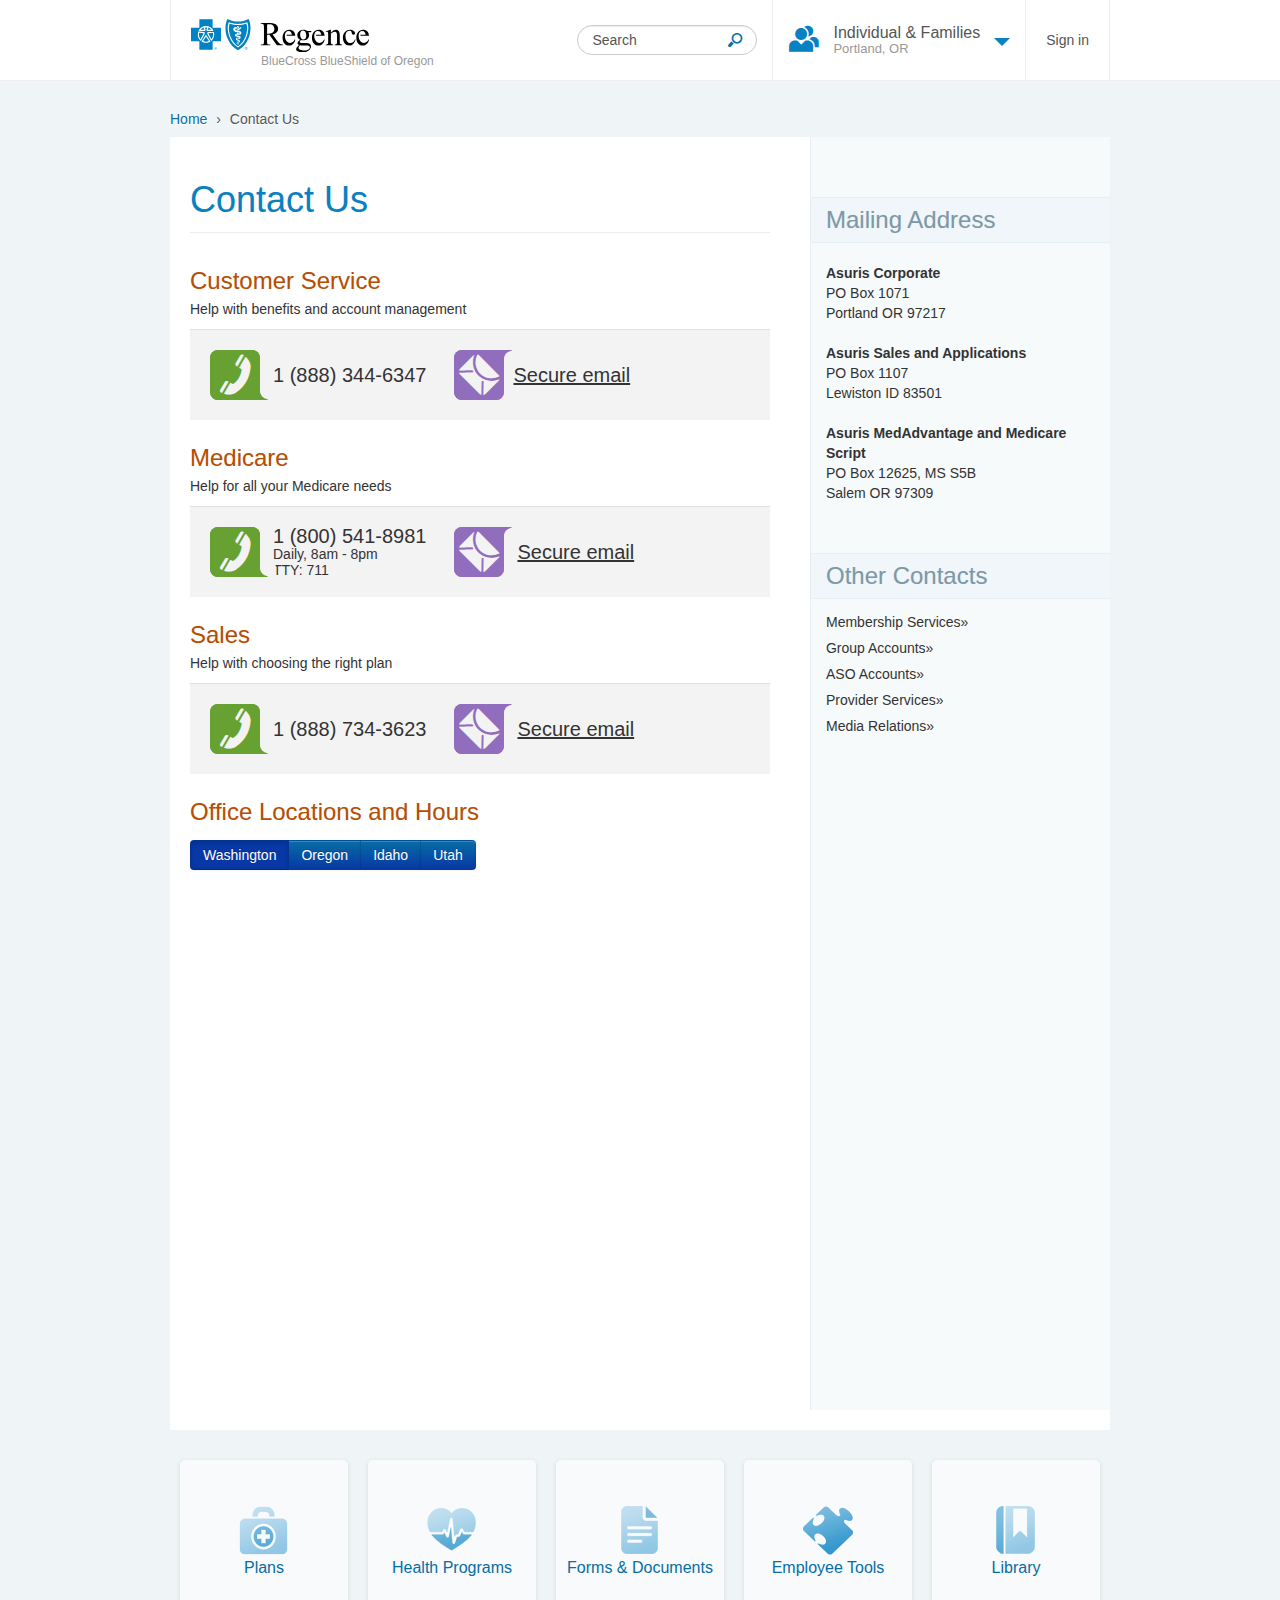
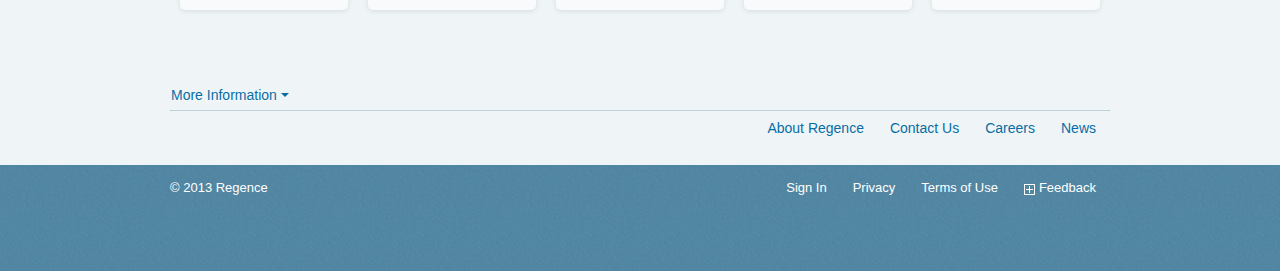
==== commit 38f8c4c3: "styles, html, individual, employee, modal, etc." ====
--- a/contact.html
+++ b/contact.html
@@ -34,11 +34,14 @@
         </ul>
         <ul class="nav clearfix" itemscope itemtype="http://schema.org/Organization">
           <li class="nav-brand">
-            <a class="logo-regence-cs" href="index.html"><span class="hide-text">Regence</span> <span class="brand-region">BlueCross BlueShield of Oregon</span></a>
+            <a class="logo-regence-cs" href="index.html">
+              <span class="brand-logo"><span class="hide-text">Regence</span></span>
+              <span class="brand-region">BlueCross BlueShield of Oregon</span>
+            </a>
           </li>
           <li class="nav-login"><a href="#login">Sign in</a></li>
           <li class="nav-shopping">
-            <a id="js-shopping-toggle" href="#" class="toggle shopping-toggle-button"><span class="shopping-label">Visitor <small>New Location</small></span><span aria-hidden="true" class="icon-users"></span><b class="caret"></b></a>
+            <a id="js-shopping-toggle" href="#" class="toggle shopping-toggle-button"><span class="shopping-label">Individual &amp; Families <small>Portland, OR</small></span><span aria-hidden="true" class="icon-users hidden-phone"></span><b class="caret"></b></a>
           </li>
           <li class="nav-search">
             <form class="form-search" action="http://www.regence.com/about/search.jsp" method="get" name="header-search" id="search" role="search">
@@ -192,11 +195,11 @@
           <div class="container">
             <div class="row-fluid">
               <ul class="nav nav-pills">
-                <li class="nav-plans"><a href="#about">Plans</a></li>
-                <li class="nav-programs"><a href="contact.html">Health Programs</a></li>
-                <li class="nav-forms"><a href="#careers">Forms &amp; Documents</a></li>
-                <li class="nav-tools"><a href="#news">Employee Tools</a></li>
-                <li class="nav-library"><a href="#news">Library</a></li>
+                <li class="nav-plans"><a href="#about"><i class="icon-regence icon-briefcase hidden-phone"></i><br>Plans</a></li>
+                <li class="nav-programs"><a href="contact.html"><i class="icon-regence icon-heart hidden-phone"></i><br>Health Programs</a></li>
+                <li class="nav-forms"><a href="#careers"><i class="icon-regence icon-paper hidden-phone"></i><br>Forms &amp; Documents</a></li>
+                <li class="nav-tools"><a href="#news"><i class="icon-regence icon-puzzle hidden-phone"></i><br>Employee Tools</a></li>
+                <li class="nav-library"><a href="#news"><i class="icon-regence icon-bookmark hidden-phone"></i><br>Library</a></li>
               </ul>
             </div>
           </div>
--- a/css/main.css
+++ b/css/main.css
@@ -219,6 +219,38 @@
   padding-left: 15px;
   text-align: left;
 }
+.modal {
+  color: #555555;
+  width: 515px;
+}
+.modal form {
+  margin: 0;
+}
+.modal-header {
+  padding: 10px 15px;
+}
+.modal-header h3 {
+  color: #0881c2;
+  font-size: 30px;
+  line-height: 36px;
+}
+.modal-body {
+  padding: 20px 15px 15px;
+}
+.modal-footer {
+  padding: 19px 15px 20px;
+}
+.form-verify-location .controls {
+  margin-left: 6em;
+}
+.form-verify-location .control-label {
+  text-align: left;
+  width: 5em;
+}
+.form-verify-location .lead {
+  font-size: 18px;
+  line-height: 24px;
+}
 .breadcrumb {
   padding: 8px 0;
   margin: 20px 0 0;
@@ -228,10 +260,12 @@
 .breadcrumb > .active {
   color: #555555;
 }
+.nav > li > a:hover {
+  background-color: transparent;
+}
 .nav-pills > li > a:hover,
 .nav-articles > li > a:hover {
-  background-color: #DFE5E7;
-  background-color: rgba(0, 0, 0, 0.065);
+  background-color: #ffffff;
 }
 .nav-inverted > li > a {
   color: #ffffff;
@@ -294,67 +328,19 @@
 .navbar-inverse .navbar-inner {
   color: #ffffff;
 }
+.nav-articles {
+  margin-top: 20px;
+}
 .nav-articles > li {
   font-size: 16px;
 }
-.nav-articles > li a {
+.nav-articles > li > a {
   border-top: 1px solid #DDDFE0;
   color: #555555;
   padding: 20px 15px;
 }
-.nav-articles > li a:hover {
+.nav-articles > li > a:hover {
   color: #333333;
-}
-.nav-network {
-  margin-top: 30px;
-}
-.nav-network li {
-  height: 140px;
-  width: 20%;
-}
-.nav-network li > a {
-  background-color: #F8FAFB;
-  background-image: url(../img/sprites/network.png);
-  background-repeat: no-repeat;
-  -webkit-box-shadow: 0 1px 5px rgba(0,0,0,.1);
-  -moz-box-shadow: 0 1px 5px rgba(0,0,0,.1);
-  box-shadow: 0 1px 5px rgba(0,0,0,.1);
-  display: block;
-  font: 16px "ProximaNova-Regular", Verdana, sans-serif;
-  line-height: 25px;
-  margin: 0 10px;
-  padding: 95px 0 20px;
-  text-align: center;
-  -webkit-transition: all 0.2s ease-in-out;
-  -moz-transition: all 0.2s ease-in-out;
-  -o-transition: all 0.2s ease-in-out;
-  transition: all 0.2s ease-in-out;
-  vertical-align: middle;
-}
-.nav-network li > a:hover {
-  background-color: #F8FAFB;
-  -webkit-box-shadow: 0 1px 5px rgba(0,0,0,.5);
-  -moz-box-shadow: 0 1px 5px rgba(0,0,0,.5);
-  box-shadow: 0 1px 5px rgba(0,0,0,.5);
-}
-.nav-network .active > a,
-.nav-network .active > a:hover {
-  background-color: #076DA5;
-}
-.nav-network .nav-plans a {
-  background-position: center 38px;
-}
-.nav-network .nav-programs a {
-  background-position: center -58px;
-}
-.nav-network .nav-forms a {
-  background-position: center -158px;
-}
-.nav-network .nav-tools a {
-  background-position: center -258px;
-}
-.nav-network .nav-library a {
-  background-position: center -358px;
 }
 /*------------------------------------*\
     $CUSTOM
@@ -418,6 +404,9 @@
 .article-left-sidebar .sidebar .nav > .active > a,
 .article-left-sidebar .sidebar .nav > .active > a:hover {
   color: #599abd;
+}
+.story.thumb a {
+  color: #555555;
 }
 .story.thumb .abstract {
   font-size: 12px;
@@ -443,131 +432,177 @@
   min-height: 80px;
   text-align: right;
 }
-#header a:hover {
-  background-color: transparent;
-  text-decoration: none;
-}
 #header .nav {
   margin: 0;
+}
+#header .nav li > a {
+  color: #555555;
+  text-decoration: none;
+  -webkit-transition: background-color 0.3s ease-in-out;
+  -moz-transition: background-color 0.3s ease-in-out;
+  -o-transition: background-color 0.3s ease-in-out;
+  transition: background-color 0.3s ease-in-out;
+}
+#header .nav li > a [class^="icon-"] {
+  color: #0881c2;
+}
+#header .nav li > a small {
+  color: #999999;
+}
+#header .nav li > a .caret {
+  border-top-color: #0881c2;
+}
+#header .nav li > a:hover {
+  background-color: #afe1f7;
+  color: #ffffff;
+  text-decoration: none;
+}
+#header .nav li > a:hover small,
+#header .nav li > a:hover [class^="icon-"] {
+  color: #ffffff;
+}
+#header .nav li > a:hover .caret {
+  border-top-color: #ffffff;
+}
+#header .nav .active > a {
+  background-color: #afe1f7;
+  color: #ffffff;
+  text-decoration: none;
+}
+#header .nav .active > a small,
+#header .nav .active > a [class^="icon-"] {
+  color: #ffffff;
+}
+#header .nav .active > a .caret {
+  border-top-color: #ffffff;
+}
+#header .nav .active > a:hover,
+#header .nav .active > a:focus {
+  background-color: #9cdaf5;
 }
 #header .container {
   padding: 0;
   position: relative;
 }
-#header .nav-brand {
+#header .nav .nav-brand {
   float: left;
 }
-#header .nav-brand a {
-  display: block;
-  margin-left: 20px;
+#header .nav .nav-brand > a {
+  border-left: 1px solid #eeeeee;
+  display: block;
+  height: 100%;
+  padding-left: 20px;
   margin-right: 5px;
   padding-bottom: 18px;
   position: relative;
-}
-#header .nav-brand .brand-region {
-  bottom: 0;
+  width: 100%;
+}
+#header .nav .nav-brand > a:hover {
+  background-color: transparent;
+}
+#header .nav .nav-brand .brand-logo {
+  background: url("../img/identity/identity.png") no-repeat;
+  display: block;
+  max-width: 250px;
+  min-width: 143px;
+  position: relative;
+  *width: 250px;
+}
+#header .nav .nav-brand .brand-region {
+  bottom: 10px;
   color: #999999;
   display: block;
   font-family: arial;
   font-size: 12px;
-  left: 0;
+  left: 20px;
   line-height: 18px;
   position: absolute;
   white-space: nowrap;
 }
-#header .nav-brand .logo-asuris {
-  margin-bottom: 5px;
-  margin-top: 12px;
-}
-#header .nav-brand .logo-myasuris {
-  margin-bottom: 7px;
-  margin-top: 22px;
-}
-#header .nav-brand .logo-myregence {
-  margin-bottom: 2px;
-  margin-top: 10px;
-}
-#header .nav-brand .logo-regence-s,
-#header .nav-brand .logo-regence-cs {
-  margin-bottom: 10px;
-  margin-top: 19px;
-}
-#header .nav-brand .logo-regence-s .brand-region {
-  left: 36px;
-}
-#header .nav-brand .logo-regence-cs .brand-region {
-  left: 70px;
-}
-#header .nav-login {
+#header .nav .nav-brand .logo-asuris {
+  padding-bottom: 23px;
+  padding-top: 12px;
+}
+#header .nav .nav-brand .logo-myasuris {
+  padding-bottom: 25px;
+  padding-top: 22px;
+}
+#header .nav .nav-brand .logo-myregence {
+  padding-bottom: 20px;
+  padding-top: 10px;
+}
+#header .nav .nav-brand .logo-regence-s,
+#header .nav .nav-brand .logo-regence-cs {
+  padding-bottom: 28px;
+  padding-top: 19px;
+}
+#header .nav .nav-brand .logo-regence-s .brand-region {
+  left: 56px;
+}
+#header .nav .nav-brand .logo-regence-cs .brand-region {
+  left: 90px;
+}
+#header .nav .nav-login {
   float: right;
 }
-#header .nav-login a {
+#header .nav .nav-login a {
   border-right: 1px solid #eeeeee;
   line-height: 30px;
   padding: 25px 20px;
 }
-#header .nav-search {
+#header .nav .nav-search {
+  float: right;
+  width: 49.9999%;
+}
+#header .nav .nav-search form {
   border-right: 1px solid #eeeeee;
-  float: right;
-}
-#header .nav-search form {
-  margin: 25px;
+  border-top: 1px solid #eeeeee;
+  margin: 0;
+  padding: 25px 15px 25px 5px;
   position: relative;
 }
-#header .nav-search button {
+#header .nav .nav-search button {
   border: none;
   position: absolute;
-  right: 10px;
-  top: 0;
-}
-#header .nav-search button:hover {
+  right: 30px;
+  top: 25px;
+}
+#header .nav .nav-search button:hover {
   text-decoration: none;
 }
-#header .nav-shopping {
+#header .nav .nav-shopping {
+  clear: left;
+  float: left;
+  text-align: left;
+  width: 49.9999%;
+}
+#header .nav .nav-shopping > a {
+  border-left: 1px solid #eeeeee;
   border-right: 1px solid #eeeeee;
-  float: right;
-  text-align: left;
-}
-#header .nav-shopping a {
-  color: #555555;
+  border-top: 1px solid #eeeeee;
   display: block;
   height: 30px;
-  padding: 25px 100px 25px 70px;
+  padding: 25px 15px;
   position: relative;
-  text-decoration: none;
-  -webkit-transition: background-color 0.2s ease-in-out;
-  -moz-transition: background-color 0.2s ease-in-out;
-  -o-transition: background-color 0.2s ease-in-out;
-  transition: background-color 0.2s ease-in-out;
-}
-#header .nav-shopping a:hover {
+}
+#header .nav .nav-shopping a:hover .caret,
+#header .nav .nav-shopping .active > a .caret {
+  border-color: #ffffff rgba(255, 255, 255, 0) rgba(255, 255, 255, 0);
+}
+#header .nav .nav-shopping .active > a {
   background-color: #afe1f7;
   color: #ffffff;
   text-decoration: none;
 }
-#header .nav-shopping a:hover small,
-#header .nav-shopping a:hover [class^="icon-"] {
+#header .nav .nav-shopping .active > a small,
+#header .nav .nav-shopping .active > a [class^="icon-"] {
   color: #ffffff;
 }
-#header .nav-shopping a:hover .caret,
-#header .nav-shopping .active > a .caret {
-  border-color: #ffffff rgba(255, 255, 255, 0) rgba(255, 255, 255, 0);
-}
-#header .nav-shopping .active > a {
-  background-color: #afe1f7;
-  color: #ffffff;
-  text-decoration: none;
-}
-#header .nav-shopping .active > a small,
-#header .nav-shopping .active > a [class^="icon-"] {
-  color: #ffffff;
-}
-#header .nav-shopping .active > a:hover,
-#header .nav-shopping .active > a:focus {
+#header .nav .nav-shopping .active > a:hover,
+#header .nav .nav-shopping .active > a:focus {
   background-color: #9cdaf5;
 }
-#header .nav-shopping .caret {
-  border-top-color: #0881c2;
+#header .nav .nav-shopping .caret {
   border-top-width: 8px;
   border-right-width: 8px;
   border-left-width: 8px;
@@ -577,8 +612,7 @@
   right: 15px;
   top: 22px;
 }
-#header .nav-shopping .icon-users {
-  color: #0881c2;
+#header .nav .nav-shopping .icon-users {
   font-size: 26px;
   left: 16px;
   height: 40px;
@@ -586,58 +620,44 @@
   position: absolute;
   top: 22px;
 }
-#header .nav-shopping .shopping-label {
+#header .nav .nav-shopping .shopping-label {
   display: block;
   font-size: 16px;
   line-height: 16px;
 }
-#header .nav-shopping .shopping-label small {
-  color: #999999;
+#header .nav .nav-shopping .shopping-label small {
   display: block;
   font-size: 13px;
 }
-.brand {
-  background: url("../img/identity/identity.png") no-repeat;
-  display: block;
-  max-width: 250px;
-  min-width: 143px;
-  position: relative;
-  *width: 250px;
-}
-.brand a {
-  display: block;
-  height: 100%;
-  width: 100%;
-}
 /* Logos */
-.logo-asuris {
+.logo-asuris .brand-logo {
   background-position: 0 -300px;
   height: 45px;
   width: 148px;
 }
-.logo-myasuris {
+.logo-myasuris .brand-logo {
   background-position: 0 -400px;
   height: 33px;
   width: 176px;
 }
-.logo-myregence {
+.logo-myregence .brand-logo {
   background-position: 0 -200px;
   height: 50px;
   width: 250px;
 }
-.logo-regence-cs {
+.logo-regence-cs .brand-logo {
   background-position: 0 0;
   height: 33px;
   width: 180px;
 }
-.logo-regence-s {
+.logo-regence-s .brand-logo {
   background-position: 0 -100px;
   height: 33px;
   width: 145px;
 }
 /* High Res Support */
 @media all and (-webkit-min-device-pixel-ratio: 1.5) {
-  .backgroundsize .brand {
+  .backgroundsize #header .brand-logo {
     background-image: url("../img/identity/identity@2x.png");
     background-size: 250px auto;
     /* Actual width is 450px */
@@ -645,23 +665,23 @@
   }
 }
 /* SVG Support */
-.svg.backgroundsize .logo-regence-cs {
+.svg.backgroundsize #header .logo-regence-cs .brand-logo {
   background: url("../img/identity/regence-cs.svg") no-repeat 0 0;
   background-size: 178px auto;
 }
-.svg.backgroundsize .logo-regence-s {
+.svg.backgroundsize #header .logo-regence-s .brand-logo {
   background: url("../img/identity/regence-s.svg") no-repeat 0 0;
   background-size: 143px auto;
 }
-.svg.backgroundsize .logo-myregence {
+.svg.backgroundsize #header .logo-myregence .brand-logo {
   background: url("../img/identity/myregence.svg") no-repeat 0 0;
   background-size: 250px auto;
 }
-.svg.backgroundsize .logo-asuris {
+.svg.backgroundsize #header .logo-asuris .brand-logo {
   background: url("../img/identity/asuris.svg") no-repeat 0 0;
   background-size: 148px auto;
 }
-.svg.backgroundsize .logo-myasuris {
+.svg.backgroundsize #header .logo-myasuris .brand-logo {
   background: url("../img/identity/myasuris.svg") no-repeat 0 0;
   background-size: 176px auto;
 }
@@ -685,7 +705,7 @@
   float: left;
   height: 7px;
   margin-right: 4px;
-  margin-top: 1px;
+  margin-top: 3px;
   padding: 1px;
   position: relative;
   width: 7px;
@@ -763,6 +783,7 @@
   margin-bottom: 0;
 }
 .hero-inverted {
+  background-color: #0881c2;
   color: #ffffff;
   padding: 20px 0;
 }
@@ -776,105 +797,6 @@
 .hero-inverted .hero-inner-title small {
   color: #ffffff;
   font-family: "ProximaNova-Regular", Verdana, sans-serif;
-}
-.hero-image {
-  padding: 0;
-  position: relative;
-}
-.hero-image .image {
-  min-height: 360px;
-  overflow: hidden;
-  z-index: 1;
-}
-.hero-image .image img {
-  width: 100%;
-}
-.hero-image .hero-inner {
-  bottom: 0;
-  left: 0;
-  position: absolute;
-  right: 0;
-  top: 0;
-  z-index: 2;
-}
-.hero-image .caption {
-  background: #ffffff;
-  background: rgba(255, 255, 255, 0.8);
-  bottom: 0;
-  left: 0;
-  margin-bottom: 20px;
-  padding: 35px;
-  position: absolute;
-  right: 0;
-  z-index: 2;
-}
-.hero-image .caption-title small,
-.hero-image .caption-text {
-  color: #555555;
-}
-.hero-image .caption-title {
-  color: #b94d00;
-  font: 36px "ProximaNova-Light", Verdana, sans-serif;
-  line-height: 30px;
-  margin-bottom: 8px;
-}
-.hero-image .caption-title small {
-  color: #555555;
-  font-size: 24px;
-}
-.hero-image .caption-text {
-  color: #555555;
-  font-size: 14px;
-  line-height: 20px;
-  margin-bottom: 0;
-}
-#hero .hero-unit {
-  height: 360px;
-}
-#hero #default {
-  background-image: url(../img/landings/global/hero-global.jpg);
-}
-#hero #individual {
-  background-image: url(../img/landings/individual/hero-individual.jpg);
-}
-#hero #medicare {
-  background-image: url(../img/landings/global/hero-global.jpg);
-}
-#hero #employers {
-  background-image: url(../img/landings/employer/hero-employer.jpg);
-}
-#hero #producers {
-  background-image: url(../img/landings/global/hero-global.jpg);
-}
-#hero #providers {
-  background-image: url(../img/landings/global/hero-global.jpg);
-}
-#hero .nav-pills li {
-  width: 20%;
-}
-#hero .nav-pills li > a {
-  background-color: #ffffff;
-  -webkit-box-shadow: 0 1px 5px rgba(0,0,0,.1);
-  -moz-box-shadow: 0 1px 5px rgba(0,0,0,.1);
-  box-shadow: 0 1px 5px rgba(0,0,0,.1);
-  display: block;
-  font: 24px "ProximaNova-Light", Verdana, sans-serif;
-  line-height: 30px;
-  margin: 0 10px;
-  padding: 45px 0;
-  text-align: center;
-  vertical-align: middle;
-}
-#hero .nav-pills .active > a,
-#hero .nav-pills .active > a:hover {
-  background-color: #076DA5;
-  -webkit-box-shadow: inset 0 2px 4px rgba(0,0,0,.2), 0 2px 4px rgba(255,255,255,.8);
-  -moz-box-shadow: inset 0 2px 4px rgba(0,0,0,.2), 0 2px 4px rgba(255,255,255,.8);
-  box-shadow: inset 0 2px 4px rgba(0,0,0,.2), 0 2px 4px rgba(255,255,255,.8);
-}
-#hero .nav-pills .tab-individual a,
-#hero .nav-pills .tab-medicare a {
-  padding: 30px 0;
 }
 /*------------------------------------*\
     $CUSTOM
@@ -1074,6 +996,21 @@
   #header .container {
     width: 940px;
   }
+  #header .nav .nav-search {
+    width: auto;
+  }
+  #header .nav .nav-search form {
+    border-top: none;
+  }
+  #header .nav .nav-shopping {
+    clear: none;
+    float: right;
+    width: auto;
+  }
+  #header .nav .nav-shopping > a {
+    border-left: none;
+    border-top: none;
+  }
   .article-left-sidebar .span8 .main-content {
     margin-left: -3.4%;
   }
@@ -1111,6 +1048,70 @@
   }
   .hero-image {
     padding: 0;
+  }
+  .hero-media .media {
+    margin-bottom: 20px;
+    min-height: 130px;
+  }
+  #hero-home .hero-unit {
+    height: 360px;
+  }
+  #hero-home .nav-pills li {
+    width: 20%;
+  }
+  #hero-home .nav-pills li > a {
+    background-color: #ffffff;
+    -webkit-box-shadow: 0 1px 5px rgba(0,0,0,.1);
+    -moz-box-shadow: 0 1px 5px rgba(0,0,0,.1);
+    box-shadow: 0 1px 5px rgba(0,0,0,.1);
+    display: block;
+    font: 24px "ProximaNova-Light", Verdana, sans-serif;
+    line-height: 30px;
+    margin: 0 10px;
+    padding: 45px 0;
+    text-align: center;
+    vertical-align: middle;
+  }
+  #hero-home .nav-pills .active > a,
+  #hero-home .nav-pills .active > a:hover {
+    background-color: #076DA5;
+    -webkit-box-shadow: inset 0 2px 4px rgba(0,0,0,.2), 0 2px 4px rgba(255,255,255,.8);
+    -moz-box-shadow: inset 0 2px 4px rgba(0,0,0,.2), 0 2px 4px rgba(255,255,255,.8);
+    box-shadow: inset 0 2px 4px rgba(0,0,0,.2), 0 2px 4px rgba(255,255,255,.8);
+  }
+  #hero-home .nav-pills .tab-individual a,
+  #hero-home .nav-pills .tab-medicare a {
+    padding: 30px 0;
+  }
+  #hero-individual .hero-unit {
+    height: 450px;
+  }
+  #hero-individual #media-shop {
+    height: 280px;
+  }
+  #hero-employer .hero-unit {
+    height: 450px;
+  }
+  #hero-employer #media-forms {
+    height: 280px;
+  }
+  .hero-unit#default {
+    background-image: url(../img/landings/global/hero-global.jpg);
+  }
+  .hero-unit#individual {
+    background-image: url(../img/landings/individual/hero-individual.jpg);
+  }
+  .hero-unit#medicare {
+    background-image: url(../img/landings/global/hero-global.jpg);
+  }
+  .hero-unit#employer {
+    background-image: url(../img/landings/employer/hero-employer.jpg);
+  }
+  .hero-unit#producer {
+    background-image: url(../img/landings/global/hero-global.jpg);
+  }
+  .hero-unit#provider {
+    background-image: url(../img/landings/global/hero-global.jpg);
   }
   table.contact-info {
     font-size: 20px;
@@ -1153,11 +1154,11 @@
     *width: 160px;
   }
 }
-/*media (min-width: 768px) and (max-width: 979px) {
+@media (min-width: 768px) and (max-width: 979px) {
   .row-fluid .span2x4 {
-    width: 17.69%; //17.79
-  }
-}*/
+    width: 17.69%;
+  }
+}
 @media (min-width: 768px) {
   .affix {
     position: fixed;
@@ -1186,6 +1187,40 @@
     float: right;
     padding-left: 20px;
   }
+  .nav-network {
+    margin-top: 30px;
+  }
+  .nav-network li {
+    height: 140px;
+    width: 20%;
+  }
+  .nav-network li > a {
+    background-color: #F8FAFB;
+    -webkit-box-shadow: 0 1px 5px rgba(0,0,0,.1);
+    -moz-box-shadow: 0 1px 5px rgba(0,0,0,.1);
+    box-shadow: 0 1px 5px rgba(0,0,0,.1);
+    display: block;
+    font: 16px "ProximaNova-Regular", Verdana, sans-serif;
+    line-height: 25px;
+    margin: 0 10px;
+    padding: 40px 0 30px;
+    text-align: center;
+    -webkit-transition: all 0.2s ease-in-out;
+    -moz-transition: all 0.2s ease-in-out;
+    -o-transition: all 0.2s ease-in-out;
+    transition: all 0.2s ease-in-out;
+    vertical-align: middle;
+  }
+  .nav-network li > a:hover {
+    background-color: #F8FAFB;
+    -webkit-box-shadow: 0 1px 5px rgba(0,0,0,.5);
+    -moz-box-shadow: 0 1px 5px rgba(0,0,0,.5);
+    box-shadow: 0 1px 5px rgba(0,0,0,.5);
+  }
+  .nav-network .active > a,
+  .nav-network .active > a:hover {
+    background-color: #076DA5;
+  }
   .article-list > li {
     font-size: 14px;
   }
@@ -1225,6 +1260,122 @@
     margin-left: -4.1%;
     margin-right: -4.35%;
   }
+  #header .nav .nav-shopping > a {
+    padding-left: 60px;
+    padding-right: 45px;
+  }
+  .hero-image {
+    padding: 0;
+    position: relative;
+  }
+  .hero-image > .image {
+    min-height: 360px;
+    overflow: hidden;
+    z-index: 1;
+  }
+  .hero-image > .image img {
+    width: 100%;
+  }
+  .hero-image .hero-inner {
+    bottom: 0;
+    left: 20px;
+    position: absolute;
+    right: 20px;
+    z-index: 2;
+  }
+  .hero-image .caption {
+    background: #ffffff;
+    background: rgba(255, 255, 255, 0.8);
+    bottom: 0;
+    left: 0;
+    margin-bottom: 20px;
+    padding: 35px;
+    position: absolute;
+    right: 0;
+    z-index: 2;
+  }
+  .hero-image .caption-title small,
+  .hero-image .caption-text {
+    color: #555555;
+  }
+  .hero-image .caption-title {
+    color: #b94d00;
+    font: 36px "ProximaNova-Light", Verdana, sans-serif;
+    line-height: 30px;
+    margin-bottom: 8px;
+  }
+  .hero-image .caption-title small {
+    color: #555555;
+    font-size: 24px;
+  }
+  .hero-image .caption-text {
+    color: #555555;
+    font-size: 14px;
+    line-height: 20px;
+    margin-bottom: 0;
+  }
+  .hero-media .hero-inner {
+    padding: 0;
+  }
+  .hero-media .hero-inner-title {
+    margin-bottom: 15px;
+  }
+  .hero-media .media {
+    background-color: #ffffff;
+    background-color: rgba(255, 255, 255, 0.9);
+    color: #333333;
+    margin-top: 0;
+    position: relative;
+    -webkit-transition: all 0.2s ease-in-out;
+    -moz-transition: all 0.2s ease-in-out;
+    -o-transition: all 0.2s ease-in-out;
+    transition: all 0.2s ease-in-out;
+  }
+  .hero-media .media:hover {
+    background-color: #ffffff;
+    -webkit-box-shadow: 0 1px 5px rgba(0,0,0,.5);
+    -moz-box-shadow: 0 1px 5px rgba(0,0,0,.5);
+    box-shadow: 0 1px 5px rgba(0,0,0,.5);
+  }
+  .hero-media .media a {
+    color: #333333;
+  }
+  .hero-media .media p {
+    font-size: 12px;
+    line-height: 14px;
+    margin-bottom: 15px;
+  }
+  .hero-media .media li {
+    font-size: 12px;
+    line-height: 14px;
+  }
+  .hero-media .media .cover {
+    bottom: 0;
+    display: block;
+    left: 0;
+    position: absolute;
+    right: 0;
+    top: 0;
+    z-index: 10;
+  }
+  .hero-media .media .lead {
+    font-size: 14px;
+    line-height: 16px;
+  }
+  .hero-media .media-image {
+    padding: 15px 0 0 15px;
+  }
+  .hero-media .media-heading {
+    color: #0881c2;
+    font-size: 18px;
+    line-height: 24px;
+  }
+  .hero-media .media-body {
+    padding: 15px 15px 0;
+  }
+  .hero-media .pull-left {
+    margin-right: 0;
+  }
   .nav-styleguide {
     margin-left: 15px;
     margin-top: 20px;
@@ -1243,3 +1394,128 @@
     top: auto;
   }
 }
+@media (max-width: 767px) {
+  .container {
+    min-width: 360px;
+    padding-left: 20px;
+    padding-right: 20px;
+  }
+  .navbar-fixed-top,
+  .navbar-fixed-bottom {
+    margin-left: -20px;
+    margin-right: -20px;
+  }
+  .container-fluid {
+    padding: 0;
+  }
+  .dl-horizontal dt {
+    float: none;
+    clear: none;
+    width: auto;
+    text-align: left;
+  }
+  .dl-horizontal dd {
+    margin-left: 0;
+  }
+  .container {
+    width: auto;
+  }
+  .row-fluid {
+    width: 100%;
+  }
+  .row,
+  .thumbnails {
+    margin-left: 0;
+  }
+  .thumbnails > li {
+    float: none;
+    margin-left: 0;
+  }
+  [class*="span"],
+  .row-fluid [class*="span"] {
+    float: none;
+    display: block;
+    width: auto;
+    margin-left: 0;
+  }
+  .span12,
+  .row-fluid .span12 {
+    width: 100%;
+    -webkit-box-sizing: border-box;
+    -moz-box-sizing: border-box;
+    box-sizing: border-box;
+  }
+  .input-large,
+  .input-xlarge,
+  .input-xxlarge,
+  input[class*="span"],
+  select[class*="span"],
+  textarea[class*="span"],
+  .uneditable-input {
+    display: block;
+    width: 100%;
+    min-height: 30px;
+    -webkit-box-sizing: border-box;
+    -moz-box-sizing: border-box;
+    box-sizing: border-box;
+  }
+  .input-prepend input,
+  .input-append input,
+  .input-prepend input[class*="span"],
+  .input-append input[class*="span"] {
+    display: inline-block;
+    width: auto;
+  }
+  .modal {
+    position: fixed;
+    top: 20px;
+    left: 20px;
+    right: 20px;
+    width: auto;
+    margin: 0;
+  }
+  .modal.fade.in {
+    top: auto;
+  }
+}
+@media (max-width: 480px) {
+  .nav-collapse {
+    -webkit-transform: translate3d(0, 0, 0);
+  }
+  .page-header h1 small {
+    display: block;
+    line-height: 20px;
+  }
+  input[type="checkbox"],
+  input[type="radio"] {
+    border: 1px solid #ccc;
+  }
+  .form-horizontal .control-group > label {
+    float: none;
+    width: auto;
+    padding-top: 0;
+    text-align: left;
+  }
+  .form-horizontal .controls {
+    margin-left: 0;
+  }
+  .form-horizontal .control-list {
+    padding-top: 0;
+  }
+  .form-horizontal .form-actions {
+    padding-left: 10px;
+    padding-right: 10px;
+  }
+  .modal {
+    top: 10px;
+    left: 10px;
+    right: 10px;
+  }
+  .modal-header .close {
+    padding: 10px;
+    margin: -10px;
+  }
+  .carousel-caption {
+    position: static;
+  }
+}
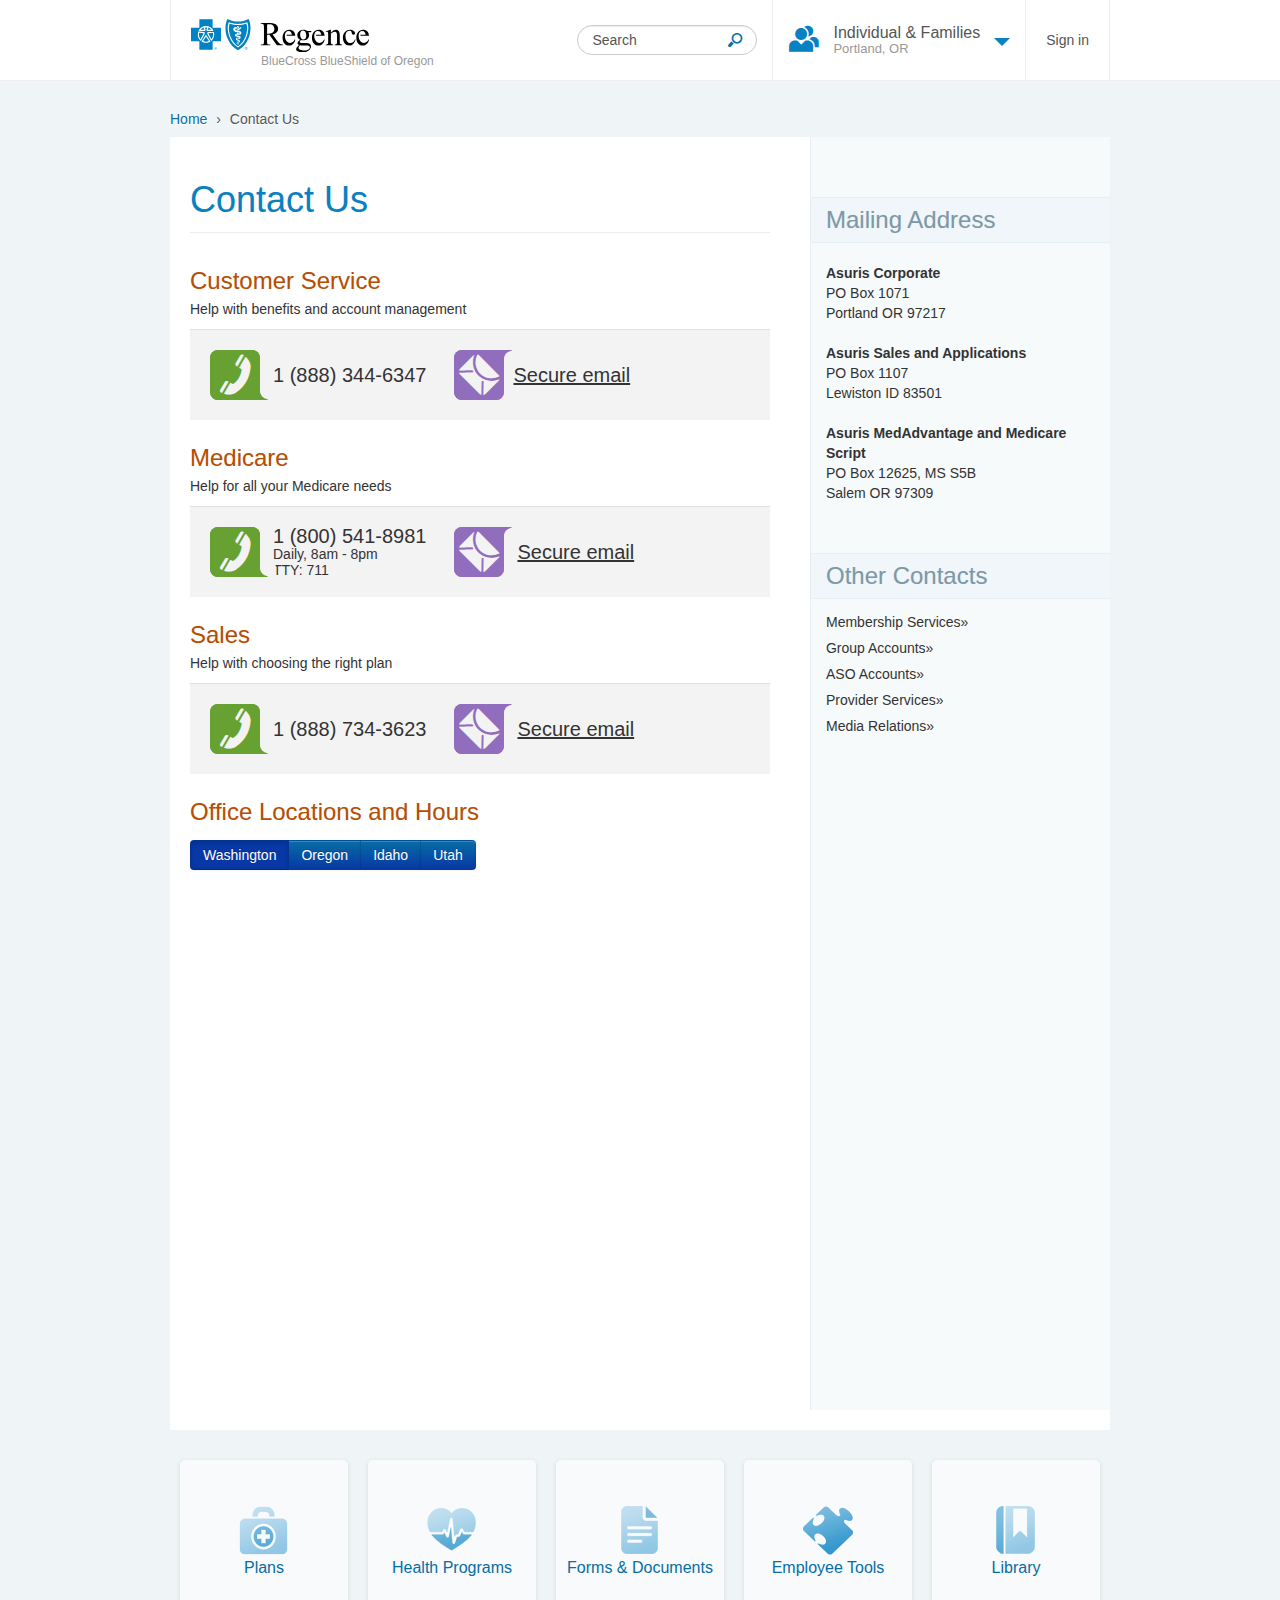
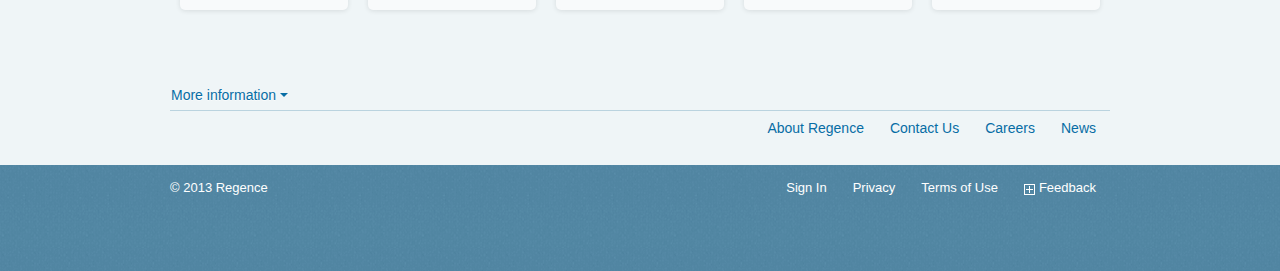
==== commit f023dfd8: "content changes" ====
--- a/contact.html
+++ b/contact.html
@@ -205,7 +205,7 @@
           </div>
         </nav>
         <nav class="nav-information">
-          <button type="button" class="btn btn-link" data-toggle="collapse" data-target="#nav-information">More Information</button> 
+          <button type="button" class="btn btn-link" data-toggle="collapse" data-target="#nav-information">More information</button> 
           <div class="row-fluid collapse" id="nav-information">
             <div class="span2x4">
               <h3 class="title">Shop for Health Insurance</h3>
